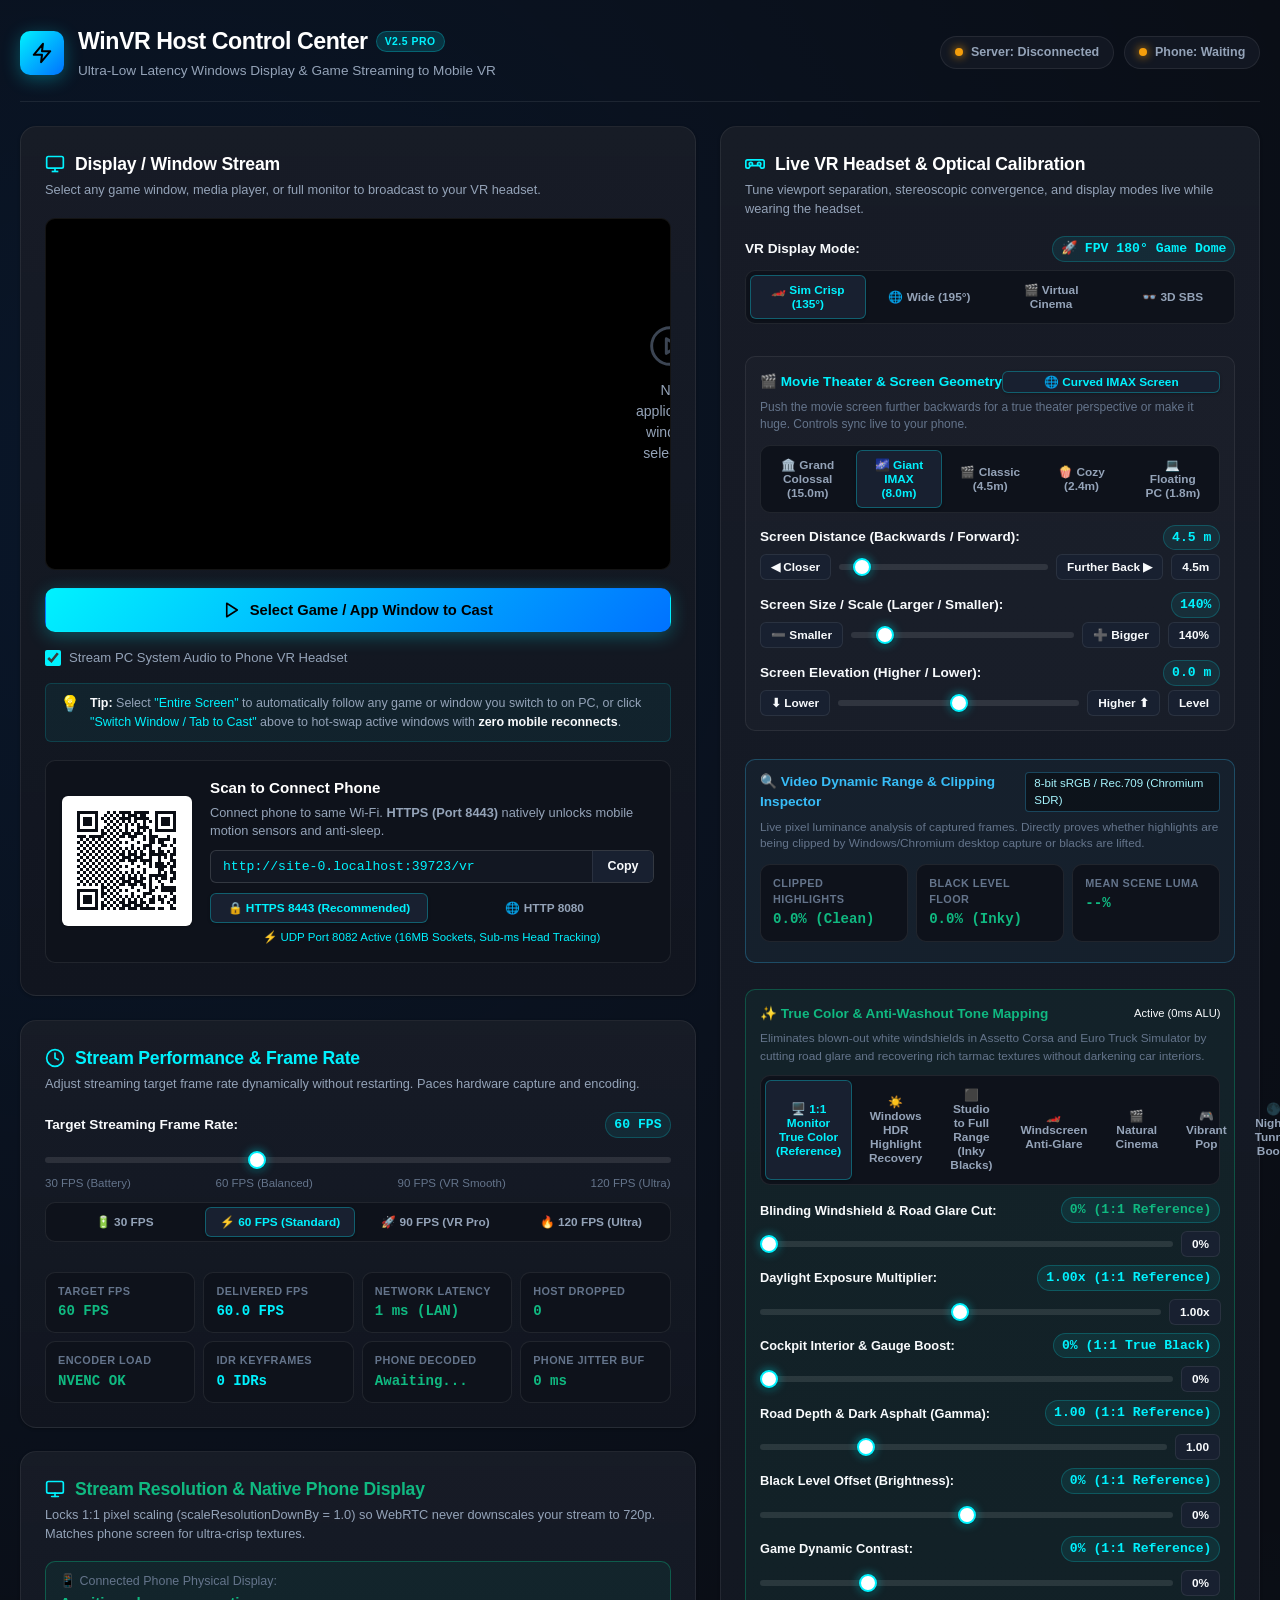
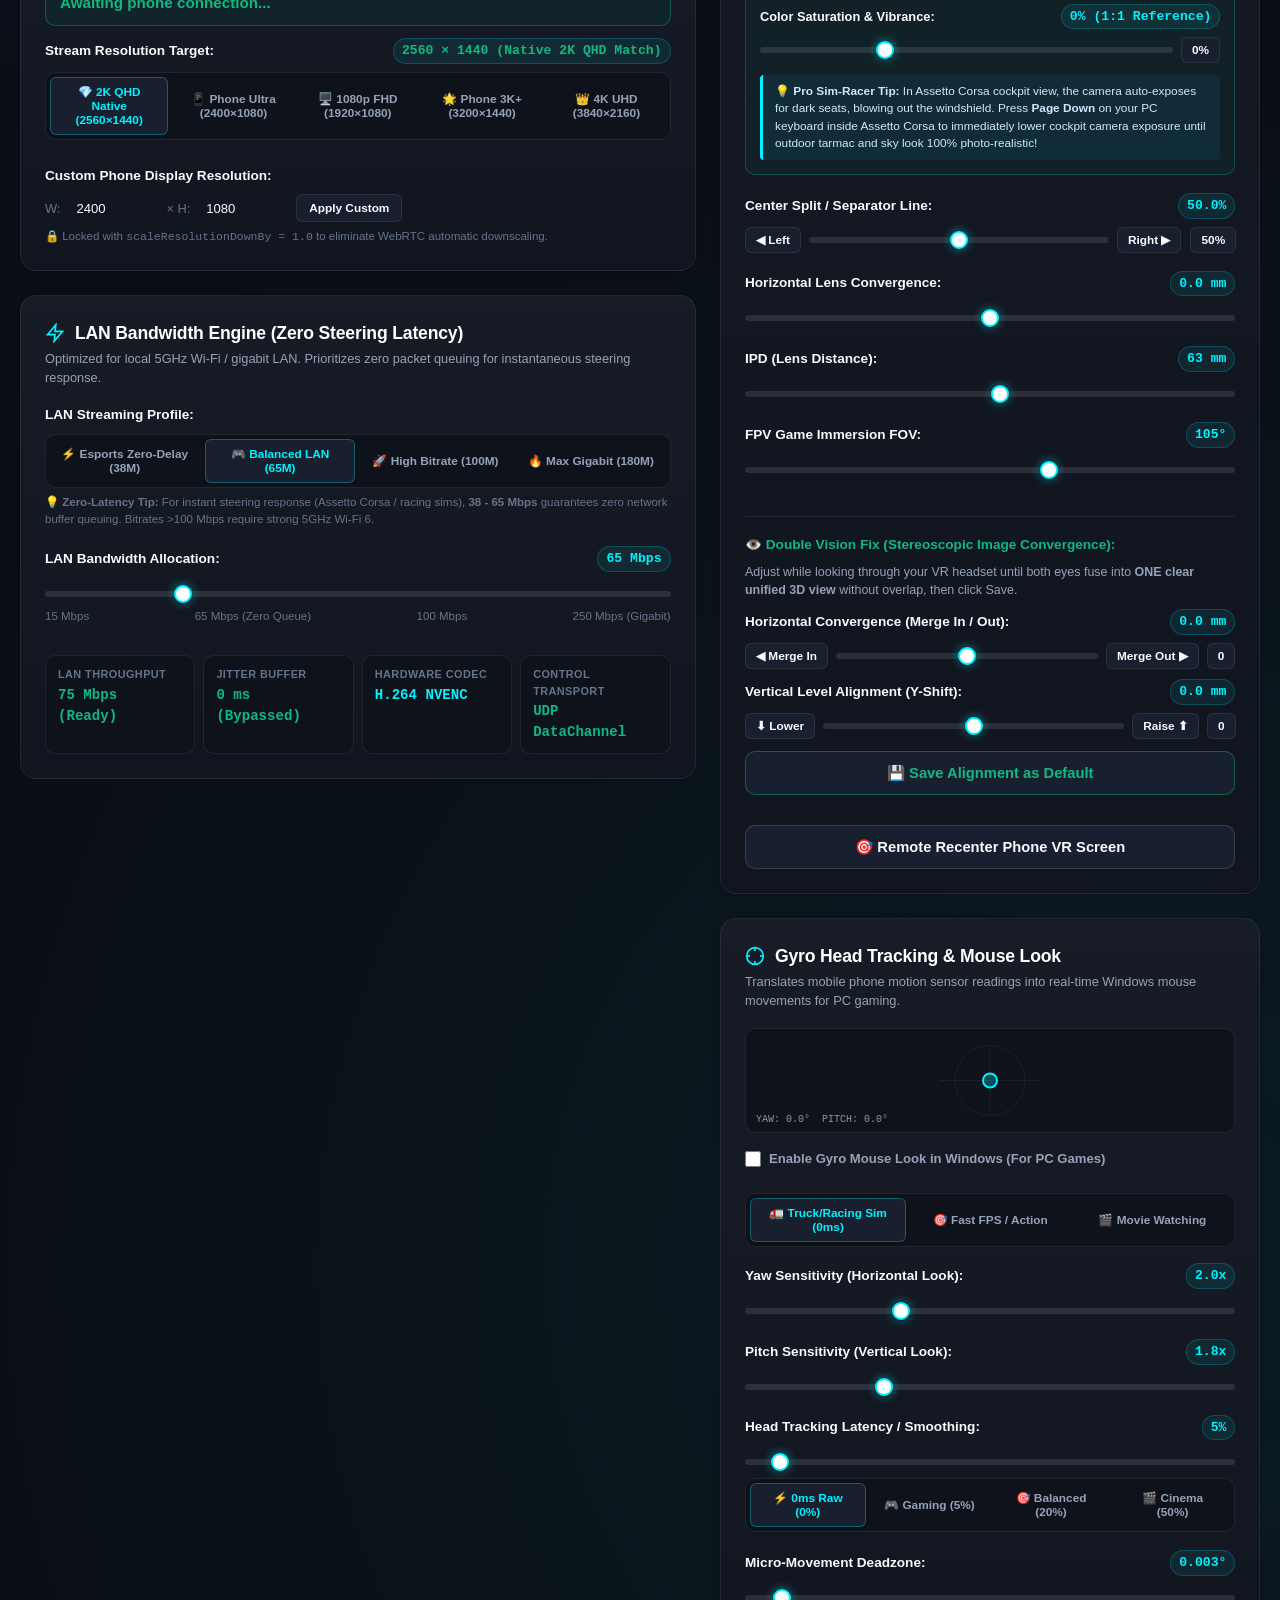
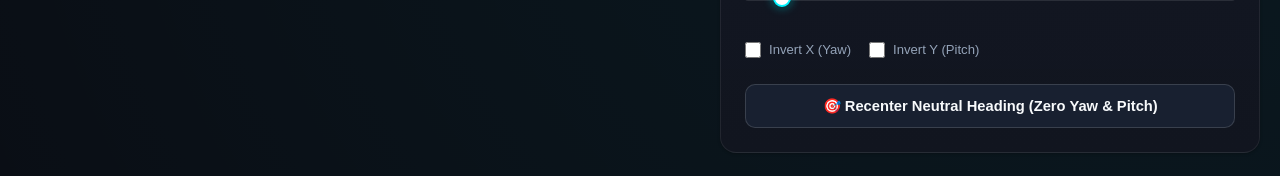
==== web/index.html @ a7d7ab01 "Initial commit: WinVR - PC to Mobile VR Streaming" ====
<!DOCTYPE html>
<html lang="en">
<head>
    <meta charset="UTF-8">
    <meta name="viewport" content="width=device-width, initial-scale=1.0, maximum-scale=1.0, user-scalable=no">
    <title>WinVR Host - Windows Display to VR Converter</title>
    <link rel="stylesheet" href="app.css">
</head>
<body class="is-desktop-view">
    <div class="container" id="appContainer">
        <!-- Header -->
        <header>
            <div class="brand">
                <div class="brand-icon">
                    <svg width="22" height="22" viewBox="0 0 24 24" fill="none" stroke="currentColor" stroke-width="2.2" stroke-linecap="round" stroke-linejoin="round">
                        <polygon points="13 2 3 14 12 14 11 22 21 10 12 10 13 2"></polygon>
                    </svg>
                </div>
                <div>
                    <h1 class="brand-title">
                        WinVR Host Control Center
                        <span class="brand-tag">v2.5 Pro</span>
                    </h1>
                    <p class="brand-subtitle">Ultra-Low Latency Windows Display & Game Streaming to Mobile VR</p>
                </div>
            </div>

            <div class="header-badges">
                <div class="badge" title="Local PC HTTP/WebSocket Server">
                    <span class="dot dot-yellow" id="badgeServerDot"></span>
                    <span id="badgeServerText">Server: Connecting</span>
                </div>
                <div class="badge" title="Connected Mobile VR Headset">
                    <span class="dot dot-yellow" id="badgeClientDot"></span>
                    <span id="badgeClientText">Phone: Waiting</span>
                </div>
            </div>
        </header>

        <!-- Main Grid -->
        <main class="dashboard-grid">
            <!-- Left Column: Stream & Window Picker & Network Engines -->
            <div class="col-stream">
                <!-- Live Display / Window Stream Card -->
                <section class="card" aria-labelledby="headingStream">
                    <div class="card-header">
                        <div>
                            <h2 class="card-title" id="headingStream">
                                <svg width="20" height="20" viewBox="0 0 24 24" fill="none" stroke="currentColor" stroke-width="2">
                                    <rect x="2" y="3" width="20" height="14" rx="2" ry="2"></rect>
                                    <line x1="8" y1="21" x2="16" y2="21"></line>
                                    <line x1="12" y1="17" x2="12" y2="21"></line>
                                </svg>
                                Display / Window Stream
                            </h2>
                            <p class="card-subtitle">Select any game window, media player, or full monitor to broadcast to your VR headset.</p>
                        </div>
                    </div>

                    <!-- Live Video Preview Stage -->
                    <div class="preview-container">
                        <video id="previewVideo" autoplay playsinline muted></video>
                        <div id="previewPlaceholder" class="preview-placeholder">
                            <svg width="44" height="44" viewBox="0 0 24 24" fill="none" stroke="currentColor" stroke-width="1.6" stroke-linecap="round" stroke-linejoin="round">
                                <circle cx="12" cy="12" r="10"></circle>
                                <polygon points="10 8 16 12 10 16 10 8"></polygon>
                            </svg>
                            <span>No application window selected</span>
                        </div>
                        <div id="previewStats" class="preview-overlay-stats" style="display: none;">
                            <span id="statRes">1920x1080</span> &bull; <span id="statFps">60 FPS</span>
                        </div>
                    </div>

                    <!-- Capture Button Row -->
                    <div class="action-row">
                        <button id="btnPickWindow" class="btn btn-primary" aria-label="Select Game or App Window to Cast">
                            <svg width="18" height="18" viewBox="0 0 24 24" fill="none" stroke="currentColor" stroke-width="2.2" stroke-linecap="round" stroke-linejoin="round">
                                <polygon points="5 3 19 12 5 21 5 3"></polygon>
                            </svg>
                            Select Game / App Window to Cast
                        </button>
                        <button id="btnStopStream" class="btn btn-secondary btn-danger" style="display: none;" aria-label="Stop Active Stream">
                            <svg width="16" height="16" viewBox="0 0 24 24" fill="none" stroke="currentColor" stroke-width="2" stroke-linecap="round" stroke-linejoin="round">
                                <rect x="6" y="6" width="12" height="12"></rect>
                            </svg>
                            Stop Cast
                        </button>
                    </div>

                    <!-- Audio Option -->
                    <div class="checkbox-row">
                        <label class="checkbox-label" for="chkIncludeAudio">
                            <input type="checkbox" id="chkIncludeAudio" checked>
                            Stream PC System Audio to Phone VR Headset
                        </label>
                    </div>

                    <!-- Stream Switching Tip -->
                    <div class="stream-tip-banner">
                        <span class="stream-tip-icon">💡</span>
                        <span><strong>Tip:</strong> Select <em>"Entire Screen"</em> to automatically follow any game or window you switch to on PC, or click <em>"Switch Window / Tab to Cast"</em> above to hot-swap active windows with <strong>zero mobile reconnects</strong>.</span>
                    </div>

                    <!-- Quick Connect QR Box -->
                    <div class="qr-section">
                        <div id="qrcodeContainer"></div>
                        <div class="qr-info">
                            <div class="qr-title">Scan to Connect Phone</div>
                            <div class="qr-desc">Connect phone to same Wi-Fi. <strong>HTTPS (Port 8443)</strong> natively unlocks mobile motion sensors and anti-sleep.</div>
                            <div class="link-box">
                                <input type="text" id="txtMobileUrl" readonly value="Detecting IP..." aria-label="Mobile VR Web Address">
                                <button id="btnCopyUrl" title="Copy to clipboard">Copy</button>
                            </div>
                            <div style="margin-top: 10px; display: flex; gap: 8px;">
                                <button id="btnSelectHttps" class="preset-btn active" style="flex: 1;" title="Use secure HTTPS (Port 8443)">🔒 HTTPS 8443 (Recommended)</button>
                                <button id="btnSelectHttp" class="preset-btn" style="flex: 1;" title="Use standard HTTP (Port 8080)">🌐 HTTP 8080</button>
                            </div>
                            <div style="margin-top: 6px; font-size: 0.72rem; color: var(--accent-cyan); text-align: center;">
                                ⚡ UDP Port 8082 Active (16MB Sockets, Sub-ms Head Tracking)
                            </div>
                        </div>
                    </div>
                </section>

                <!-- Stream Performance & Functional FPS Engine Card (NEW) -->
                <section class="card" id="cardFpsEngine" aria-labelledby="headingFps">
                    <div class="card-header">
                        <div>
                            <h2 class="card-title" id="headingFps" style="color: var(--accent-cyan);">
                                <svg width="20" height="20" viewBox="0 0 24 24" fill="none" stroke="currentColor" stroke-width="2" stroke-linecap="round" stroke-linejoin="round">
                                    <circle cx="12" cy="12" r="10"></circle>
                                    <polyline points="12 6 12 12 16 14"></polyline>
                                </svg>
                                Stream Performance & Frame Rate
                            </h2>
                            <p class="card-subtitle">Adjust streaming target frame rate dynamically without restarting. Paces hardware capture and encoding.</p>
                        </div>
                    </div>

                    <!-- Functional Target FPS Slider -->
                    <div class="setting-item">
                        <div class="setting-header">
                            <span class="setting-name">Target Streaming Frame Rate:</span>
                            <span class="setting-val" id="valFps">60 FPS</span>
                        </div>
                        <input type="range" id="rangeFps" min="30" max="120" step="5" value="60" aria-label="Target Frame Rate">
                        <div style="display: flex; justify-content: space-between; font-size: 0.72rem; color: var(--text-muted); margin-top: 5px;">
                            <span>30 FPS (Battery)</span>
                            <span>60 FPS (Balanced)</span>
                            <span>90 FPS (VR Smooth)</span>
                            <span>120 FPS (Ultra)</span>
                        </div>

                        <!-- Quick FPS Presets -->
                        <div class="presets-row" style="margin-top: 10px;">
                            <button class="preset-btn" id="btnFps30" data-fps="30">🔋 30 FPS</button>
                            <button class="preset-btn active" id="btnFps60" data-fps="60">⚡ 60 FPS (Standard)</button>
                            <button class="preset-btn" id="btnFps90" data-fps="90">🚀 90 FPS (VR Pro)</button>
                            <button class="preset-btn" id="btnFps120" data-fps="120">🔥 120 FPS (Ultra)</button>
                        </div>
                    </div>

                    <!-- Live Stream Telemetry Grid (Honest Diagnostics: Target vs Actual) -->
                    <div class="telemetry-grid">
                        <div class="telemetry-badge">
                            <div class="telemetry-label">Target FPS</div>
                            <div class="telemetry-value" id="statTargetFps">60 FPS</div>
                        </div>
                        <div class="telemetry-badge">
                            <div class="telemetry-label">Delivered FPS</div>
                            <div class="telemetry-value" id="statDeliveredFps" style="color: var(--accent-cyan);">60.0 FPS</div>
                        </div>
                        <div class="telemetry-badge">
                            <div class="telemetry-label">Network Latency</div>
                            <div class="telemetry-value" id="statRtt">1 ms (LAN)</div>
                        </div>
                        <div class="telemetry-badge">
                            <div class="telemetry-label">Host Dropped</div>
                            <div class="telemetry-value" id="statDroppedFrames">0</div>
                        </div>
                        <div class="telemetry-badge">
                            <div class="telemetry-label">Encoder Load</div>
                            <div class="telemetry-value" id="statEncoderStatus" style="color: var(--accent-green);">NVENC OK</div>
                        </div>
                        <div class="telemetry-badge">
                            <div class="telemetry-label">IDR Keyframes</div>
                            <div class="telemetry-value" id="statKeyframes" style="color: var(--accent-cyan);">0 IDRs</div>
                        </div>
                        <div class="telemetry-badge">
                            <div class="telemetry-label">Phone Decoded</div>
                            <div class="telemetry-value" id="statClientRes" style="color: var(--accent-green);">Awaiting...</div>
                        </div>
                        <div class="telemetry-badge">
                            <div class="telemetry-label">Phone Jitter Buf</div>
                            <div class="telemetry-value" id="statClientJitter">0 ms</div>
                        </div>
                    </div>
                </section>

                <!-- Stream Resolution & Native Phone Display Match (Locks Maximum Crisp Detail) -->
                <section class="card" id="cardResolutionEngine" aria-labelledby="headingResolution">
                    <div class="card-header">
                        <div>
                            <h2 class="card-title" id="headingResolution" style="color: var(--accent-green);">
                                <svg width="20" height="20" viewBox="0 0 24 24" fill="none" stroke="currentColor" stroke-width="2" stroke-linecap="round" stroke-linejoin="round">
                                    <rect x="2" y="3" width="20" height="14" rx="2" ry="2"></rect>
                                    <line x1="8" y1="21" x2="16" y2="21"></line>
                                    <line x1="12" y1="17" x2="12" y2="21"></line>
                                </svg>
                                Stream Resolution & Native Phone Display
                            </h2>
                            <p class="card-subtitle">Locks 1:1 pixel scaling (scaleResolutionDownBy = 1.0) so WebRTC never downscales your stream to 720p. Matches phone screen for ultra-crisp textures.</p>
                        </div>
                    </div>

                    <!-- Auto-Detected Phone Display Box -->
                    <div id="boxDetectedPhone" style="background: rgba(0, 255, 170, 0.05); border: 1px solid rgba(0, 255, 170, 0.25); border-radius: var(--radius-md); padding: 10px 14px; margin-bottom: 12px; display: flex; align-items: center; justify-content: space-between; flex-wrap: wrap; gap: 8px;">
                        <div>
                            <span style="font-size: 0.78rem; color: var(--text-muted); display: block;">📱 Connected Phone Physical Display:</span>
                            <strong id="valPhoneDetected" style="font-size: 0.95rem; color: var(--accent-green);">Awaiting phone connection...</strong>
                        </div>
                        <button class="btn-micro" id="btnApplyPhoneRes" style="display: none; background: var(--accent-green); color: #000; font-weight: 600; padding: 6px 12px; border-radius: var(--radius-sm);" title="Match Phone Physical Resolution">⚡ Match Phone Screen</button>
                    </div>

                    <!-- Resolution Target Presets -->
                    <div class="setting-item">
                        <div class="setting-header">
                            <span class="setting-name">Stream Resolution Target:</span>
                            <span class="setting-val" id="valCurrentRes" style="color: var(--accent-green);">2560 × 1440 (Native 2K QHD Match)</span>
                        </div>
                        <div class="presets-row" style="margin-top: 6px;">
                            <button class="preset-btn active" id="btnRes2k" data-w="2560" data-h="1440">💎 2K QHD Native (2560×1440)</button>
                            <button class="preset-btn" id="btnResPhoneUltra" data-w="2400" data-h="1080">📱 Phone Ultra (2400×1080)</button>
                            <button class="preset-btn" id="btnRes1080p" data-w="1920" data-h="1080">🖥️ 1080p FHD (1920×1080)</button>
                            <button class="preset-btn" id="btnResPhone3k" data-w="3200" data-h="1440">🌟 Phone 3K+ (3200×1440)</button>
                            <button class="preset-btn" id="btnRes4k" data-w="3840" data-h="2160">👑 4K UHD (3840×2160)</button>
                        </div>
                    </div>

                    <!-- Custom Resolution Input -->
                    <div class="setting-item" style="margin-top: 8px;">
                        <div class="setting-header">
                            <span class="setting-name">Custom Phone Display Resolution:</span>
                        </div>
                        <div style="display: flex; gap: 8px; align-items: center; margin-top: 4px;">
                            <span style="font-size: 0.8rem; color: var(--text-muted);">W:</span>
                            <input type="number" id="inputCustomWidth" value="2400" min="720" max="7680" step="10" style="width: 90px; padding: 6px 8px; border-radius: var(--radius-sm); border: 1px solid var(--border-color); background: var(--bg-card); color: var(--text-primary); font-family: var(--font-mono); font-size: 0.82rem;" aria-label="Custom Width">
                            <span style="font-size: 0.8rem; color: var(--text-muted);">× H:</span>
                            <input type="number" id="inputCustomHeight" value="1080" min="480" max="4320" step="10" style="width: 90px; padding: 6px 8px; border-radius: var(--radius-sm); border: 1px solid var(--border-color); background: var(--bg-card); color: var(--text-primary); font-family: var(--font-mono); font-size: 0.82rem;" aria-label="Custom Height">
                            <button class="btn-micro" id="btnApplyCustomRes" style="padding: 6px 12px; font-weight: 600;">Apply Custom</button>
                        </div>
                        <div style="font-size: 0.72rem; color: var(--text-muted); margin-top: 6px;">
                            🔒 Locked with <code>scaleResolutionDownBy = 1.0</code> to eliminate WebRTC automatic downscaling.
                        </div>
                    </div>
                </section>

                <!-- LAN Gaming Ultra-Low Latency Engine (Steam Link / Moonlight Profile) -->
                <section class="card" id="cardLanEngine" aria-labelledby="headingLan">
                    <div class="card-header">
                        <div>
                            <h2 class="card-title" id="headingLan">
                                <svg width="20" height="20" viewBox="0 0 24 24" fill="none" stroke="currentColor" stroke-width="2">
                                    <polygon points="13 2 3 14 12 14 11 22 21 10 12 10 13 2"></polygon>
                                </svg>
                                LAN Bandwidth Engine (Zero Steering Latency)
                            </h2>
                            <p class="card-subtitle">Optimized for local 5GHz Wi-Fi / gigabit LAN. Prioritizes zero packet queuing for instantaneous steering response.</p>
                        </div>
                    </div>

                    <!-- LAN Bitrate Preset Row -->
                    <div class="setting-item">
                        <div class="setting-header">
                            <span class="setting-name">LAN Streaming Profile:</span>
                        </div>
                        <div class="presets-row" style="margin-top: 4px;">
                            <button class="preset-btn" id="btnPresetSteamLink" data-bitrate="38">⚡ Esports Zero-Delay (38M)</button>
                            <button class="preset-btn active" id="btnPresetMoonlight" data-bitrate="65">🎮 Balanced LAN (65M)</button>
                            <button class="preset-btn" id="btnPresetExtreme" data-bitrate="100">🚀 High Bitrate (100M)</button>
                            <button class="preset-btn" id="btnPresetMax" data-bitrate="180">🔥 Max Gigabit (180M)</button>
                        </div>
                        <div style="font-size: 0.72rem; color: var(--text-muted); margin-top: 6px;">
                            💡 <strong>Zero-Latency Tip:</strong> For instant steering response (Assetto Corsa / racing sims), <strong>38 - 65 Mbps</strong> guarantees zero network buffer queuing. Bitrates &gt;100 Mbps require strong 5GHz Wi-Fi 6.
                        </div>
                    </div>

                    <!-- Live LAN Bitrate Slider -->
                    <div class="setting-item">
                        <div class="setting-header">
                            <span class="setting-name">LAN Bandwidth Allocation:</span>
                            <span class="setting-val" id="valLanBitrate">65 Mbps</span>
                        </div>
                        <input type="range" id="rangeLanBitrate" min="15" max="250" step="5" value="65" aria-label="LAN Bandwidth">
                        <div style="display: flex; justify-content: space-between; font-size: 0.72rem; color: var(--text-muted); margin-top: 4px;">
                            <span>15 Mbps</span>
                            <span>65 Mbps (Zero Queue)</span>
                            <span>100 Mbps</span>
                            <span>250 Mbps (Gigabit)</span>
                        </div>
                    </div>

                    <!-- Telemetry & Status Badges -->
                    <div class="telemetry-grid">
                        <div class="telemetry-badge">
                            <div class="telemetry-label">LAN Throughput</div>
                            <div class="telemetry-value" id="statLiveThroughput">75 Mbps (Ready)</div>
                        </div>
                        <div class="telemetry-badge">
                            <div class="telemetry-label">Jitter Buffer</div>
                            <div class="telemetry-value" id="statJitterBuffer">0 ms (Bypassed)</div>
                        </div>
                        <div class="telemetry-badge">
                            <div class="telemetry-label">Hardware Codec</div>
                            <div class="telemetry-value" id="statCodec" style="color: var(--accent-cyan);">H.264 NVENC</div>
                        </div>
                        <div class="telemetry-badge">
                            <div class="telemetry-label">Control Transport</div>
                            <div class="telemetry-value" id="statDataChannel">UDP DataChannel</div>
                        </div>
                    </div>
                </section>
            </div>

            <!-- Right Column: Live VR Calibration & Head Tracking Controls -->
            <div class="col-controls">
                <!-- Live VR Display & Lens Calibration Card -->
                <section class="card" id="cardVrCalibration" aria-labelledby="headingVrCalib">
                    <div class="card-header">
                        <div>
                            <h2 class="card-title" id="headingVrCalib">
                                <svg width="20" height="20" viewBox="0 0 24 24" fill="none" stroke="currentColor" stroke-width="2">
                                    <path d="M21 7H3c-1.1 0-2 .9-2 2v6c0 1.1.9 2 2 2h1.5l2-3h11l2 3H21c1.1 0 2-.9 2-2V9c0-1.1-.9-2-2-2zm-14 7c-1.1 0-2-.9-2-2s.9-2 2-2 2 .9 2 2-.9 2-2 2zm10 0c-1.1 0-2-.9-2-2s.9-2 2-2 2 .9 2 2-.9 2-2 2z"/>
                                </svg>
                                Live VR Headset & Optical Calibration
                            </h2>
                            <p class="card-subtitle">Tune viewport separation, stereoscopic convergence, and display modes live while wearing the headset.</p>
                        </div>
                    </div>

                    <!-- VR Viewing Mode Switcher -->
                    <div class="setting-item">
                        <div class="setting-header">
                            <span class="setting-name">VR Display Mode:</span>
                            <span class="setting-val" id="valVrMode">🚀 FPV 180° Game Dome</span>
                        </div>
                        <div class="presets-row">
                            <button class="preset-btn active" id="btnModeDome" data-mode="dome" title="Focused 135° Dome (50% higher center sharpness for racing sims)">🏎️ Sim Crisp (135°)</button>
                            <button class="preset-btn" id="btnModeDomeWide" data-mode="dome_wide" title="Wide 195° Dome">🌐 Wide (195°)</button>
                            <button class="preset-btn" id="btnModeCinema" data-mode="cinema">🎬 Virtual Cinema</button>
                            <button class="preset-btn" id="btnModeSbs" data-mode="sbs">👓 3D SBS</button>
                        </div>
                    </div>

                    <!-- Virtual Cinema & Movie Screen Geometry (Distance, Size, Elevation, Curve) -->
                    <div class="setting-item" id="sectionCinemaControls" style="background: rgba(255, 255, 255, 0.02); border: 1px solid rgba(255, 255, 255, 0.07); border-radius: var(--radius-md); padding: 14px; margin-top: 14px; margin-bottom: 14px;">
                        <div class="setting-header" style="margin-bottom: 6px;">
                            <span class="setting-name" style="color: var(--accent-cyan); font-weight: 600; display: flex; align-items: center; gap: 6px;">
                                🎬 Movie Theater & Screen Geometry
                            </span>
                            <button id="btnToggleCurved" class="preset-btn active" style="font-size: 0.74rem; padding: 3px 10px;">🌐 Curved IMAX Screen</button>
                        </div>
                        <p style="font-size: 0.75rem; color: var(--text-muted); margin-bottom: 12px; line-height: 1.4;">
                            Push the movie screen further backwards for a true theater perspective or make it huge. Controls sync live to your phone.
                        </p>

                        <!-- Quick Movie Experience Presets -->
                        <div class="presets-row" style="margin-bottom: 12px;">
                            <button class="preset-btn" id="btnPresetCinemaGrand" title="Huge Colossal Theater Screen in the Distance">🏛️ Grand Colossal (15.0m)</button>
                            <button class="preset-btn active" id="btnPresetCinemaImax" title="Giant Curved IMAX Screen">🌌 Giant IMAX (8.0m)</button>
                            <button class="preset-btn" id="btnPresetCinemaClassic" title="Standard Movie Theater Screen">🎬 Classic (4.5m)</button>
                            <button class="preset-btn" id="btnPresetCinemaCozy" title="Closer Cozy Theater Screen">🍿 Cozy (2.4m)</button>
                            <button class="preset-btn" id="btnPresetCinemaDesktop" title="Flat Floating PC Monitor">💻 Floating PC (1.8m)</button>
                        </div>

                        <!-- Screen Distance (Depth / Backwards) -->
                        <div class="setting-header" style="margin-top: 8px;">
                            <span class="setting-name">Screen Distance (Backwards / Forward):</span>
                            <span class="setting-val" id="valCinemaDistance">4.5 m</span>
                        </div>
                        <div style="display: flex; gap: 8px; align-items: center; margin-top: 4px;">
                            <button class="btn-micro" id="btnDistCloser" title="Move 0.5m Closer">◀ Closer</button>
                            <input type="range" id="rangeCinemaDistance" min="1.0" max="50.0" step="0.2" value="4.5" style="flex: 1;" aria-label="Screen Distance in Meters">
                            <button class="btn-micro" id="btnDistFarther" title="Push 0.5m Further Back">Further Back ▶</button>
                            <button class="btn-micro" id="btnDistReset" title="Reset Distance to 4.5m">4.5m</button>
                        </div>

                        <!-- Screen Size / Scale (Larger / Smaller) -->
                        <div class="setting-header" style="margin-top: 12px;">
                            <span class="setting-name">Screen Size / Scale (Larger / Smaller):</span>
                            <span class="setting-val" id="valCinemaScale">140%</span>
                        </div>
                        <div style="display: flex; gap: 8px; align-items: center; margin-top: 4px;">
                            <button class="btn-micro" id="btnScaleDown" title="Decrease Size by 10%">➖ Smaller</button>
                            <input type="range" id="rangeCinemaScale" min="50" max="800" step="5" value="140" style="flex: 1;" aria-label="Screen Scale Percentage">
                            <button class="btn-micro" id="btnScaleUp" title="Increase Size by 10%">➕ Bigger</button>
                            <button class="btn-micro" id="btnScaleReset" title="Reset Size to 140%">140%</button>
                        </div>

                        <!-- Screen Elevation (Higher / Lower) -->
                        <div class="setting-header" style="margin-top: 12px;">
                            <span class="setting-name">Screen Elevation (Higher / Lower):</span>
                            <span class="setting-val" id="valCinemaElevation">0.0 m</span>
                        </div>
                        <div style="display: flex; gap: 8px; align-items: center; margin-top: 4px;">
                            <button class="btn-micro" id="btnElevDown" title="Lower by 0.1m">⬇ Lower</button>
                            <input type="range" id="rangeCinemaElevation" min="-2.0" max="2.0" step="0.1" value="0.0" style="flex: 1;" aria-label="Screen Elevation">
                            <button class="btn-micro" id="btnElevUp" title="Raise by 0.1m">Higher ⬆</button>
                            <button class="btn-micro" id="btnElevReset" title="Reset Elevation to Level">Level</button>
                        </div>
                    </div>

                    <!-- HDR / SDR Dynamic Range & Clipping Inspector (Evidence-Based Diagnostics) -->
                    <div class="setting-item" id="sectionHdrInspector" style="border: 1px solid rgba(56, 189, 248, 0.28); background: rgba(56, 189, 248, 0.04); border-radius: var(--radius-md); padding: 12px 14px; margin-top: 14px; margin-bottom: 12px;">
                        <div class="setting-header" style="margin-bottom: 6px;">
                            <span class="setting-name" style="color: #38bdf8; font-weight: 600; display: flex; align-items: center; gap: 6px;">
                                🔍 Video Dynamic Range & Clipping Inspector
                            </span>
                            <span id="badgeCaptureColorSpace" style="font-size: 0.72rem; color: #a5f3fc; font-family: var(--font-mono); background: rgba(0,0,0,0.4); padding: 2px 8px; border-radius: 4px; border: 1px solid rgba(56,189,248,0.3);">8-bit sRGB / Rec.709 (Chromium SDR)</span>
                        </div>
                        <p style="font-size: 0.74rem; color: var(--text-muted); margin-bottom: 10px; line-height: 1.4;">
                            Live pixel luminance analysis of captured frames. Directly proves whether highlights are being clipped by Windows/Chromium desktop capture or blacks are lifted.
                        </p>

                        <!-- Telemetry Badges -->
                        <div class="telemetry-grid" style="grid-template-columns: repeat(3, 1fr); margin-bottom: 8px;">
                            <div class="telemetry-badge">
                                <div class="telemetry-label">Clipped Highlights</div>
                                <div class="telemetry-value" id="statClipPct" style="color: var(--accent-green);">0.0% (Clean)</div>
                            </div>
                            <div class="telemetry-badge">
                                <div class="telemetry-label">Black Level Floor</div>
                                <div class="telemetry-value" id="statBlackFloor" style="color: var(--accent-green);">0.0% (Inky)</div>
                            </div>
                            <div class="telemetry-badge">
                                <div class="telemetry-label">Mean Scene Luma</div>
                                <div class="telemetry-value" id="statAvgLuma">--%</div>
                            </div>
                        </div>

                        <!-- Real-time Warning Banner if Windows HDR clipping occurs -->
                        <div id="bannerHdrClippingAlert" style="display: none; background: rgba(239, 68, 68, 0.12); border-left: 3px solid #ef4444; padding: 8px 12px; border-radius: 4px; font-size: 0.74rem; color: #fecaca; line-height: 1.45;">
                        </div>
                    </div>

                    <!-- Game Visual Fidelity & Tone Mapping Engine -->
                    <div class="setting-item" style="border: 1px solid rgba(0, 255, 170, 0.22); background: rgba(0, 255, 170, 0.04); border-radius: var(--radius-md); padding: 14px; margin-top: 14px;">
                        <div class="setting-header" style="margin-bottom: 6px;">
                            <span class="setting-name" style="color: var(--accent-green); font-weight: 600;">✨ True Color & Anti-Washout Tone Mapping</span>
                            <span class="status-value badge-connected" style="font-size: 0.7rem;">Active (0ms ALU)</span>
                        </div>
                        <p style="font-size: 0.74rem; color: var(--text-muted); margin-bottom: 10px;">
                            Eliminates blown-out white windshields in Assetto Corsa and Euro Truck Simulator by cutting road glare and recovering rich tarmac textures without darkening car interiors.
                        </p>

                        <!-- Quick Color Presets -->
                        <div class="presets-row" style="margin-bottom: 12px;">
                            <button class="preset-btn active" id="btnPresetRefColor" title="1:1 Identical match to your PC monitor - zero degradation, untouched contrast">🖥️ 1:1 Monitor True Color (Reference)</button>
                            <button class="preset-btn" id="btnPresetHdrRecovery" title="Softens hard-clipped 240-255 highlights when Windows HDR is ON, restoring road and building details">☀️ Windows HDR Highlight Recovery</button>
                            <button class="preset-btn" id="btnPresetFullRange" title="Removes Chromium Studio Range 16-235 grey haze, restoring inky blacks and specular whites">⬛ Studio to Full Range (Inky Blacks)</button>
                            <button class="preset-btn" id="btnPresetFixRoad" title="Deep dark asphalt road without white windshield blowout">🏎️ Windscreen Anti-Glare</button>
                            <button class="preset-btn" id="btnPresetCinemaColor" title="Natural balanced cinema colors">🎬 Natural Cinema</button>
                            <button class="preset-btn" id="btnPresetVibrantGame" title="Punchy high-contrast gaming">🎮 Vibrant Pop</button>
                            <button class="preset-btn" id="btnPresetNightBoost" title="Night racing and dark interiors boost">🌑 Night / Tunnel Boost</button>
                        </div>

                        <!-- 1. Windshield Glare / Highlight Roll-off (Anti-Washout) -->
                        <div class="setting-header">
                            <span class="setting-name" style="font-size: 0.8rem;">Blinding Windshield & Road Glare Cut:</span>
                            <span class="setting-val" id="valHighlightCut" style="color: var(--accent-green);">0% (1:1 Reference)</span>
                        </div>
                        <div style="display: flex; gap: 8px; align-items: center; margin-top: 2px; margin-bottom: 8px;">
                            <input type="range" id="rangeHighlightCut" min="0.00" max="0.75" step="0.05" value="0.00" style="flex: 1;" aria-label="Windshield Glare Cut">
                            <button class="btn-micro" id="btnHighlightCutDefault" title="Reset Glare Cut to 0%">0%</button>
                        </div>

                        <!-- 2. Daylight Exposure Multiplier -->
                        <div class="setting-header">
                            <span class="setting-name" style="font-size: 0.8rem;">Daylight Exposure Multiplier:</span>
                            <span class="setting-val" id="valExposure">1.00x (1:1 Reference)</span>
                        </div>
                        <div style="display: flex; gap: 8px; align-items: center; margin-top: 2px; margin-bottom: 8px;">
                            <input type="range" id="rangeExposure" min="0.40" max="1.60" step="0.05" value="1.00" style="flex: 1;" aria-label="Daylight Exposure">
                            <button class="btn-micro" id="btnExposureDefault" title="Reset Exposure to 1.00x">1.00x</button>
                        </div>

                        <!-- 3. Cockpit Shadow Boost -->
                        <div class="setting-header">
                            <span class="setting-name" style="font-size: 0.8rem;">Cockpit Interior & Gauge Boost:</span>
                            <span class="setting-val" id="valShadowBoost">0% (1:1 True Black)</span>
                        </div>
                        <div style="display: flex; gap: 8px; align-items: center; margin-top: 2px; margin-bottom: 8px;">
                            <input type="range" id="rangeShadowBoost" min="0.00" max="0.40" step="0.02" value="0.00" style="flex: 1;" aria-label="Cockpit Shadow Boost">
                            <button class="btn-micro" id="btnShadowBoostDefault" title="Reset Shadow Boost to 0%">0%</button>
                        </div>

                        <!-- 4. Gamma (Road Depth & Dark Asphalt) -->
                        <div class="setting-header">
                            <span class="setting-name" style="font-size: 0.8rem;">Road Depth & Dark Asphalt (Gamma):</span>
                            <span class="setting-val" id="valGamma">1.00 (1:1 Reference)</span>
                        </div>
                        <div style="display: flex; gap: 8px; align-items: center; margin-top: 2px; margin-bottom: 8px;">
                            <input type="range" id="rangeGamma" min="0.60" max="2.20" step="0.05" value="1.00" style="flex: 1;" aria-label="Road Depth Gamma">
                            <button class="btn-micro" id="btnGammaDefault" title="Reset Gamma to 1.00">1.00</button>
                        </div>

                        <!-- 5. Black Level / Brightness -->
                        <div class="setting-header">
                            <span class="setting-name" style="font-size: 0.8rem;">Black Level Offset (Brightness):</span>
                            <span class="setting-val" id="valBrightness">0% (1:1 Reference)</span>
                        </div>
                        <div style="display: flex; gap: 8px; align-items: center; margin-top: 2px; margin-bottom: 8px;">
                            <input type="range" id="rangeBrightness" min="-0.20" max="0.20" step="0.01" value="0.00" style="flex: 1;" aria-label="Black Level Brightness">
                            <button class="btn-micro" id="btnBrightnessDefault" title="Reset Brightness to 0%">0%</button>
                        </div>

                        <!-- 6. Dynamic Contrast -->
                        <div class="setting-header">
                            <span class="setting-name" style="font-size: 0.8rem;">Game Dynamic Contrast:</span>
                            <span class="setting-val" id="valContrast">0% (1:1 Reference)</span>
                        </div>
                        <div style="display: flex; gap: 8px; align-items: center; margin-top: 2px; margin-bottom: 8px;">
                            <input type="range" id="rangeContrast" min="0.80" max="1.60" step="0.02" value="1.00" style="flex: 1;" aria-label="Game Dynamic Contrast">
                            <button class="btn-micro" id="btnContrastDefault" title="Reset Contrast to 0%">0%</button>
                        </div>

                        <!-- 7. Color Saturation & Vibrance -->
                        <div class="setting-header">
                            <span class="setting-name" style="font-size: 0.8rem;">Color Saturation & Vibrance:</span>
                            <span class="setting-val" id="valSaturation">0% (1:1 Reference)</span>
                        </div>
                        <div style="display: flex; gap: 8px; align-items: center; margin-top: 2px;">
                            <input type="range" id="rangeSaturation" min="0.50" max="2.20" step="0.05" value="1.00" style="flex: 1;" aria-label="Color Saturation">
                            <button class="btn-micro" id="btnSaturationDefault" title="Reset Saturation to 0%">0%</button>
                        </div>

                        <!-- Assetto Corsa & ETS2 Hotkey Tip -->
                        <div style="background: rgba(0, 180, 255, 0.08); border-left: 3px solid var(--accent-cyan); padding: 8px 12px; border-radius: 4px; margin-top: 12px; font-size: 0.74rem; color: #d0e8ff; line-height: 1.45;">
                            <strong>💡 Pro Sim-Racer Tip:</strong> In Assetto Corsa cockpit view, the camera auto-exposes for dark seats, blowing out the windshield. Press <strong>Page Down</strong> on your PC keyboard inside Assetto Corsa to immediately lower cockpit camera exposure until outdoor tarmac and sky look 100% photo-realistic!
                        </div>
                    </div>

                    <!-- Center Separator Live Slider -->
                    <div class="setting-item">
                        <div class="setting-header">
                            <span class="setting-name">Center Split / Separator Line:</span>
                            <span class="setting-val" id="valCenterSplit">50.0%</span>
                        </div>
                        <div style="display: flex; gap: 8px; align-items: center;">
                            <button class="btn-micro" id="btnNudgeLeft" title="Nudge 0.2% Left">◀ Left</button>
                            <input type="range" id="rangeCenterSplit" min="40.0" max="60.0" step="0.1" value="50.0" style="flex: 1;" aria-label="Center Split">
                            <button class="btn-micro" id="btnNudgeRight" title="Nudge 0.2% Right">Right ▶</button>
                            <button class="btn-micro" id="btnResetSplit" title="Reset to 50.0%">50%</button>
                        </div>
                    </div>

                    <!-- Lens Optical Offset / Convergence Slider -->
                    <div class="setting-item">
                        <div class="setting-header">
                            <span class="setting-name">Horizontal Lens Convergence:</span>
                            <span class="setting-val" id="valLensOffset">0.0 mm</span>
                        </div>
                        <input type="range" id="rangeLensOffset" min="-15" max="15" step="0.5" value="0.0" aria-label="Lens Offset">
                    </div>

                    <!-- IPD Slider -->
                    <div class="setting-item">
                        <div class="setting-header">
                            <span class="setting-name">IPD (Lens Distance):</span>
                            <span class="setting-val" id="valHostIpd">63 mm</span>
                        </div>
                        <input type="range" id="rangeHostIpd" min="50" max="75" step="1" value="63" aria-label="Interpupillary Distance">
                    </div>

                    <!-- FPV FOV Slider -->
                    <div class="setting-item" id="itemFpvFov">
                        <div class="setting-header">
                            <span class="setting-name">FPV Game Immersion FOV:</span>
                            <span class="setting-val" id="valFpvFov">105°</span>
                        </div>
                        <input type="range" id="rangeFpvFov" min="80" max="120" step="1" value="105" aria-label="Field of View">
                    </div>

                    <!-- Double Vision Fix: Stereoscopic Image Alignment -->
                    <hr class="divider">
                    <div class="setting-item">
                        <div class="setting-header">
                            <span class="setting-name" style="color: var(--accent-green);">👁️ Double Vision Fix (Stereoscopic Image Convergence):</span>
                        </div>
                        <div style="font-size: 0.78rem; color: var(--text-secondary); margin-bottom: 10px; line-height: 1.45;">
                            Adjust while looking through your VR headset until both eyes fuse into <strong>ONE clear unified 3D view</strong> without overlap, then click Save.
                        </div>

                        <!-- Horizontal Image Convergence -->
                        <div class="setting-header">
                            <span class="setting-name">Horizontal Convergence (Merge In / Out):</span>
                            <span class="setting-val" id="valShiftX">0.0 mm</span>
                        </div>
                        <div style="display: flex; gap: 8px; align-items: center; margin-top: 4px;">
                            <button class="btn-micro" id="btnShiftXIn" title="Merge Inward">◀ Merge In</button>
                            <input type="range" id="rangeShiftX" min="-30.0" max="30.0" step="0.5" value="0.0" style="flex: 1;" aria-label="Horizontal Convergence">
                            <button class="btn-micro" id="btnShiftXOut" title="Merge Outward">Merge Out ▶</button>
                            <button class="btn-micro" id="btnShiftXReset" title="Reset to 0.0">0</button>
                        </div>

                        <!-- Vertical Alignment (Y-Shift) -->
                        <div class="setting-header" style="margin-top: 10px;">
                            <span class="setting-name">Vertical Level Alignment (Y-Shift):</span>
                            <span class="setting-val" id="valShiftY">0.0 mm</span>
                        </div>
                        <div style="display: flex; gap: 8px; align-items: center; margin-top: 4px;">
                            <button class="btn-micro" id="btnShiftYDown" title="Shift Down">⬇ Lower</button>
                            <input type="range" id="rangeShiftY" min="-15.0" max="15.0" step="0.5" value="0.0" style="flex: 1;" aria-label="Vertical Alignment">
                            <button class="btn-micro" id="btnShiftYUp" title="Shift Up">Raise ⬆</button>
                            <button class="btn-micro" id="btnShiftYReset" title="Reset to 0.0">0</button>
                        </div>

                        <button id="btnSaveCalibration" class="btn btn-secondary" style="width: 100%; margin-top: 12px; border-color: rgba(16, 185, 129, 0.4); color: var(--accent-green);">
                            💾 Save Alignment as Default
                        </button>
                    </div>

                    <!-- Remote Recenter -->
                    <button id="btnRemoteRecenter" class="btn btn-secondary" style="margin-top: 12px; width: 100%;">
                        🎯 Remote Recenter Phone VR Screen
                    </button>
                </section>

                <!-- Gyroscope & Mouse Look Control Card -->
                <section class="card" aria-labelledby="headingGyro">
                    <div class="card-header">
                        <div>
                            <h2 class="card-title" id="headingGyro">
                                <svg width="20" height="20" viewBox="0 0 24 24" fill="none" stroke="currentColor" stroke-width="2">
                                    <circle cx="12" cy="12" r="10"></circle>
                                    <line x1="22" y1="12" x2="18" y2="12"></line>
                                    <line x1="6" y1="12" x2="2" y2="12"></line>
                                    <line x1="12" y1="6" x2="12" y2="2"></line>
                                    <line x1="12" y1="22" x2="12" y2="18"></line>
                                </svg>
                                Gyro Head Tracking & Mouse Look
                            </h2>
                            <p class="card-subtitle">Translates mobile phone motion sensor readings into real-time Windows mouse movements for PC gaming.</p>
                        </div>
                    </div>

                    <!-- Compass Visualizer -->
                    <div class="visualizer-container">
                        <canvas id="gyroVisualizer"></canvas>
                    </div>

                    <!-- Master Toggle -->
                    <div class="checkbox-row">
                        <label class="checkbox-label" for="chkEnableMouseLook">
                            <input type="checkbox" id="chkEnableMouseLook">
                            <strong>Enable Gyro Mouse Look in Windows (For PC Games)</strong>
                        </label>
                    </div>

                    <!-- Presets -->
                    <div class="presets-row" style="margin-bottom: 16px;">
                        <button class="preset-btn active" data-preset="sim" title="Instant Zero-Lag Head Tracking for Euro Truck Simulator & Racing">🚛 Truck/Racing Sim (0ms)</button>
                        <button class="preset-btn" data-preset="fps" title="Low latency tracking with subtle jitter filtering">🎯 Fast FPS / Action</button>
                        <button class="preset-btn" data-preset="cinema" title="Mouse look disabled for theater viewing">🎬 Movie Watching</button>
                    </div>

                    <!-- Yaw Sensitivity Slider -->
                    <div class="setting-item">
                        <div class="setting-header">
                            <span class="setting-name">Yaw Sensitivity (Horizontal Look):</span>
                            <span class="setting-val" id="valYawSens">2.0x</span>
                        </div>
                        <input type="range" id="rangeYawSens" min="0.2" max="6.0" step="0.1" value="2.0" aria-label="Yaw Sensitivity">
                    </div>

                    <!-- Pitch Sensitivity Slider -->
                    <div class="setting-item">
                        <div class="setting-header">
                            <span class="setting-name">Pitch Sensitivity (Vertical Look):</span>
                            <span class="setting-val" id="valPitchSens">1.8x</span>
                        </div>
                        <input type="range" id="rangePitchSens" min="0.2" max="6.0" step="0.1" value="1.8" aria-label="Pitch Sensitivity">
                    </div>

                    <!-- Smoothing Slider & Quick Latency Presets -->
                    <div class="setting-item">
                        <div class="setting-header">
                            <span class="setting-name">Head Tracking Latency / Smoothing:</span>
                            <span class="setting-val" id="valSmoothing">5%</span>
                        </div>
                        <input type="range" id="rangeSmoothing" min="0" max="90" step="5" value="5" aria-label="Smoothing">
                        <div class="presets-row" style="margin-top: 6px;">
                            <button class="preset-btn active" id="btnSmooth0" data-smooth="0" title="Zero software lag - raw physical sensor motion">⚡ 0ms Raw (0%)</button>
                            <button class="preset-btn" id="btnSmooth5" data-smooth="5" title="Recommended for Euro Truck Simulator & fast games">🎮 Gaming (5%)</button>
                            <button class="preset-btn" id="btnSmooth20" data-smooth="20" title="Balanced casual look">🎯 Balanced (20%)</button>
                            <button class="preset-btn" id="btnSmooth50" data-smooth="50" title="Heavy cinema stabilization">🎬 Cinema (50%)</button>
                        </div>
                    </div>

                    <!-- Deadzone Slider -->
                    <div class="setting-item">
                        <div class="setting-header">
                            <span class="setting-name">Micro-Movement Deadzone:</span>
                            <span class="setting-val" id="valDeadzone">0.003°</span>
                        </div>
                        <input type="range" id="rangeDeadzone" min="0" max="0.05" step="0.001" value="0.003" aria-label="Deadzone">
                    </div>

                    <!-- Invert Checkboxes & Recenter Button -->
                    <div class="checkbox-row" style="margin-top: 14px;">
                        <label class="checkbox-label" for="chkInvertX">
                            <input type="checkbox" id="chkInvertX"> Invert X (Yaw)
                        </label>
                        <label class="checkbox-label" for="chkInvertY">
                            <input type="checkbox" id="chkInvertY"> Invert Y (Pitch)
                        </label>
                    </div>

                    <button id="btnRecenter" class="btn btn-secondary" style="width: 100%; margin-top: 8px;">
                        🎯 Recenter Neutral Heading (Zero Yaw & Pitch)
                    </button>
                </section>
            </div>
        </main>
    </div>

    <!-- Scripts -->
    <script src="qrcode.js"></script>
    <script src="host.js"></script>
</body>
</html>
---- web/app.css ----
/* ==========================================================================
   WinVR Host Control Center - Design System
   Inspired by Airbnb's clarity, generous spacing, and refined visual hierarchy
   ========================================================================== */

:root {
    /* Color Palette - Refined Warm Obsidian & Electric Cyan */
    --bg-base: #0a0d14;
    --bg-surface: #121722;
    --bg-surface-elevated: #182030;
    --bg-surface-hover: #1e273a;
    --bg-input: #0e121b;

    --border-subtle: rgba(255, 255, 255, 0.08);
    --border-medium: rgba(255, 255, 255, 0.14);
    --border-focus: #00f2fe;
    --border-card: rgba(255, 255, 255, 0.07);

    --text-primary: #f8fafc;
    --text-secondary: #94a3b8;
    --text-muted: #64748b;

    /* Semantics & Accents */
    --accent-cyan: #00f2fe;
    --accent-blue: #0072ff;
    --accent-coral: #ff385c; /* Airbnb signature coral */
    --accent-green: #10b981;
    --accent-yellow: #f59e0b;

    /* Gradients */
    --grad-primary: linear-gradient(135deg, #00f2fe 0%, #0072ff 100%);
    --grad-coral: linear-gradient(135deg, #ff385c 0%, #e01545 100%);
    --grad-surface: linear-gradient(180deg, rgba(255, 255, 255, 0.02) 0%, rgba(0, 0, 0, 0.08) 100%);

    /* Radii */
    --radius-sm: 6px;
    --radius-md: 10px;
    --radius-lg: 16px;
    --radius-xl: 20px;
    --radius-full: 9999px;

    /* Elevation Shadows */
    --shadow-sm: 0 1px 3px rgba(0, 0, 0, 0.25);
    --shadow-md: 0 4px 14px rgba(0, 0, 0, 0.35);
    --shadow-lg: 0 10px 30px rgba(0, 0, 0, 0.45);
    --shadow-glow: 0 0 24px rgba(0, 242, 254, 0.25);

    /* Transitions */
    --ease-out: cubic-bezier(0.16, 1, 0.3, 1);
    --transition-fast: 0.15s var(--ease-out);
    --transition-base: 0.22s var(--ease-out);
}

/* Base Reset & Typography */
* {
    margin: 0;
    padding: 0;
    box-sizing: border-box;
    -webkit-font-smoothing: antialiased;
    -moz-osx-font-smoothing: grayscale;
}

body {
    background-color: var(--bg-base);
    background-image:
        radial-gradient(circle at 10% 15%, rgba(0, 114, 255, 0.09) 0%, transparent 45%),
        radial-gradient(circle at 90% 85%, rgba(0, 242, 254, 0.06) 0%, transparent 45%);
    color: var(--text-primary);
    font-family: -apple-system, BlinkMacSystemFont, "Circular", "SF Pro Display", "Segoe UI", Roboto, "Helvetica Neue", sans-serif;
    min-height: 100vh;
    padding: 24px 20px;
    overflow-x: hidden;
    line-height: 1.5;
}

.container {
    max-width: 1280px;
    margin: 0 auto;
    width: 100%;
}

/* ==========================================================================
   Header & Brand Navigation Bar
   ========================================================================== */
header {
    display: flex;
    justify-content: space-between;
    align-items: center;
    padding-bottom: 20px;
    margin-bottom: 24px;
    border-bottom: 1px solid var(--border-subtle);
    gap: 16px;
    flex-wrap: wrap;
}

.brand {
    display: flex;
    align-items: center;
    gap: 14px;
}

.brand-icon {
    width: 44px;
    height: 44px;
    background: var(--grad-primary);
    border-radius: var(--radius-md);
    display: flex;
    align-items: center;
    justify-content: center;
    box-shadow: 0 4px 18px rgba(0, 242, 254, 0.3);
    flex-shrink: 0;
    transform: translateZ(0);
}

.brand-icon svg {
    color: #000;
}

.brand-title {
    font-size: 1.45rem;
    font-weight: 700;
    letter-spacing: -0.02em;
    color: #fff;
    display: flex;
    align-items: center;
    gap: 8px;
}

.brand-tag {
    font-size: 0.65rem;
    font-weight: 700;
    text-transform: uppercase;
    letter-spacing: 0.05em;
    padding: 2px 8px;
    border-radius: var(--radius-full);
    background: rgba(0, 242, 254, 0.15);
    color: var(--accent-cyan);
    border: 1px solid rgba(0, 242, 254, 0.25);
}

.brand-subtitle {
    font-size: 0.85rem;
    color: var(--text-secondary);
    margin-top: 2px;
}

.header-badges {
    display: flex;
    align-items: center;
    gap: 10px;
    flex-wrap: wrap;
}

.badge {
    padding: 6px 14px;
    border-radius: var(--radius-full);
    font-size: 0.78rem;
    font-weight: 600;
    display: inline-flex;
    align-items: center;
    gap: 8px;
    background: var(--bg-surface);
    border: 1px solid var(--border-subtle);
    color: var(--text-secondary);
    transition: all var(--transition-fast);
    contain: content;
}

.badge:hover {
    border-color: var(--border-medium);
}

.dot {
    width: 8px;
    height: 8px;
    border-radius: 50%;
    flex-shrink: 0;
}

.dot-green {
    background: var(--accent-green);
    box-shadow: 0 0 10px var(--accent-green);
}

.dot-yellow {
    background: var(--accent-yellow);
    box-shadow: 0 0 10px var(--accent-yellow);
}

/* ==========================================================================
   Responsive Dashboard Grid Layout
   ========================================================================== */
.dashboard-grid {
    display: grid;
    grid-template-columns: 1.25fr 1fr;
    gap: 24px;
    align-items: start;
    transition: opacity 0.2s ease;
}

.col-stream, .col-controls {
    display: flex;
    flex-direction: column;
    gap: 24px;
    min-width: 0; /* Prevents CSS grid blowout */
}

/* ==========================================================================
   Airbnb-Style Card Component
   ========================================================================== */
.card {
    background: var(--bg-surface);
    background-image: var(--grad-surface);
    border: 1px solid var(--border-card);
    border-radius: var(--radius-lg);
    padding: 24px;
    box-shadow: var(--shadow-sm);
    display: flex;
    flex-direction: column;
    transition: border-color var(--transition-base), box-shadow var(--transition-base);
    transform: translateZ(0);
    contain: layout style;
}

.card:hover {
    border-color: rgba(255, 255, 255, 0.12);
    box-shadow: var(--shadow-md);
}

.card-header {
    display: flex;
    justify-content: space-between;
    align-items: flex-start;
    margin-bottom: 18px;
    gap: 12px;
}

.card-title {
    font-size: 1.1rem;
    font-weight: 700;
    letter-spacing: -0.01em;
    display: flex;
    align-items: center;
    gap: 10px;
    color: #fff;
}

.card-title svg {
    color: var(--accent-cyan);
    flex-shrink: 0;
}

.card-subtitle {
    font-size: 0.8rem;
    color: var(--text-secondary);
    margin-top: 4px;
    line-height: 1.45;
}

/* ==========================================================================
   Stream Preview Stage Area
   ========================================================================== */
.preview-container {
    position: relative;
    width: 100%;
    aspect-ratio: 16 / 9;
    background: #000;
    border-radius: var(--radius-md);
    overflow: hidden;
    border: 1px solid var(--border-subtle);
    display: flex;
    align-items: center;
    justify-content: center;
    margin-bottom: 18px;
    transform: translateZ(0);
    box-shadow: inset 0 0 40px rgba(0, 0, 0, 0.7);
    contain: strict;
}

#previewVideo {
    width: 100%;
    height: 100%;
    object-fit: contain;
    transform: translateZ(0);
}

.preview-placeholder {
    display: flex;
    flex-direction: column;
    align-items: center;
    justify-content: center;
    gap: 12px;
    color: var(--text-muted);
    text-align: center;
    padding: 20px;
}

.preview-placeholder svg {
    opacity: 0.6;
}

.preview-placeholder span {
    font-size: 0.88rem;
    color: var(--text-secondary);
    font-weight: 500;
}

.preview-overlay-stats {
    position: absolute;
    top: 12px;
    left: 12px;
    background: rgba(10, 13, 20, 0.85);
    backdrop-filter: blur(8px);
    -webkit-backdrop-filter: blur(8px);
    padding: 6px 12px;
    border-radius: var(--radius-full);
    font-size: 0.72rem;
    font-family: ui-monospace, SFMono-Regular, Menlo, Monaco, Consolas, monospace;
    font-weight: 600;
    color: var(--accent-green);
    border: 1px solid rgba(16, 185, 129, 0.25);
    box-shadow: 0 2px 10px rgba(0, 0, 0, 0.4);
    z-index: 2;
    contain: content;
}

/* ==========================================================================
   Buttons & Interactive Controls
   ========================================================================== */
.action-row {
    display: flex;
    gap: 12px;
    margin-bottom: 16px;
    align-items: center;
}

.btn {
    padding: 12px 22px;
    font-size: 0.92rem;
    font-weight: 600;
    border-radius: var(--radius-md);
    cursor: pointer;
    border: 1px solid transparent;
    display: inline-flex;
    align-items: center;
    justify-content: center;
    gap: 9px;
    transition: transform var(--transition-fast), box-shadow var(--transition-fast), background var(--transition-fast), border-color var(--transition-fast);
    transform: translateZ(0);
    text-decoration: none;
    font-family: inherit;
}

.btn:active {
    transform: scale(0.98) translateZ(0);
}

.btn-primary {
    background: var(--grad-primary);
    color: #000;
    font-weight: 700;
    box-shadow: 0 4px 18px rgba(0, 242, 254, 0.28);
    flex: 1;
}

.btn-primary:hover {
    box-shadow: 0 6px 24px rgba(0, 242, 254, 0.42);
    transform: translateY(-1px) translateZ(0);
}

.btn-secondary {
    background: var(--bg-surface-elevated);
    color: var(--text-primary);
    border: 1px solid var(--border-medium);
}

.btn-secondary:hover {
    background: var(--bg-surface-hover);
    border-color: rgba(255, 255, 255, 0.2);
}

.btn-danger {
    background: rgba(255, 56, 92, 0.15);
    color: #ff5a77;
    border: 1px solid rgba(255, 56, 92, 0.3);
}

.btn-danger:hover {
    background: rgba(255, 56, 92, 0.25);
    border-color: rgba(255, 56, 92, 0.5);
}

.btn-micro {
    padding: 5px 10px;
    background: var(--bg-surface-elevated);
    border: 1px solid var(--border-subtle);
    color: var(--text-primary);
    border-radius: var(--radius-sm);
    font-size: 0.74rem;
    font-weight: 600;
    cursor: pointer;
    transition: all var(--transition-fast);
    white-space: nowrap;
    transform: translateZ(0);
}

.btn-micro:hover {
    background: var(--bg-surface-hover);
    border-color: var(--accent-cyan);
    color: var(--accent-cyan);
}

.btn-micro:active {
    transform: scale(0.96) translateZ(0);
}

/* ==========================================================================
   Quick Connect & QR Code Section
   ========================================================================== */
.qr-section {
    display: flex;
    gap: 18px;
    align-items: center;
    background: var(--bg-input);
    border: 1px solid var(--border-subtle);
    border-radius: var(--radius-md);
    padding: 16px;
    margin-bottom: 8px;
    contain: content;
}

#qrcodeContainer {
    width: 130px;
    height: 130px;
    background: #fff;
    border-radius: var(--radius-sm);
    padding: 6px;
    display: flex;
    align-items: center;
    justify-content: center;
    flex-shrink: 0;
    box-shadow: var(--shadow-sm);
}

.qr-info {
    flex: 1;
    min-width: 0;
}

.qr-title {
    font-size: 0.95rem;
    font-weight: 700;
    margin-bottom: 4px;
    color: #fff;
}

.qr-desc {
    font-size: 0.8rem;
    color: var(--text-secondary);
    margin-bottom: 10px;
    line-height: 1.4;
}

.link-box {
    display: flex;
    background: var(--bg-surface);
    border: 1px solid var(--border-medium);
    border-radius: var(--radius-sm);
    overflow: hidden;
    transition: border-color var(--transition-fast);
}

.link-box:focus-within {
    border-color: var(--accent-cyan);
    box-shadow: 0 0 0 2px rgba(0, 242, 254, 0.2);
}

.link-box input {
    background: transparent;
    border: none;
    color: var(--accent-cyan);
    font-family: ui-monospace, SFMono-Regular, Menlo, Monaco, Consolas, monospace;
    font-size: 0.82rem;
    padding: 8px 12px;
    flex: 1;
    outline: none;
    min-width: 0;
}

.link-box button {
    background: var(--bg-surface-elevated);
    border: none;
    border-left: 1px solid var(--border-subtle);
    color: var(--text-primary);
    padding: 0 14px;
    cursor: pointer;
    font-size: 0.78rem;
    font-weight: 600;
    transition: background var(--transition-fast);
}

.link-box button:hover {
    background: rgba(0, 242, 254, 0.15);
    color: var(--accent-cyan);
}

/* ==========================================================================
   Settings Groups, Segmented Controls & Sliders
   ========================================================================== */
.setting-item {
    margin-bottom: 18px;
}

.setting-item:last-child {
    margin-bottom: 0;
}

.setting-header {
    display: flex;
    justify-content: space-between;
    align-items: center;
    margin-bottom: 8px;
    font-size: 0.85rem;
}

.setting-name {
    color: var(--text-primary);
    font-weight: 600;
    display: flex;
    align-items: center;
    gap: 6px;
}

.setting-val {
    color: var(--accent-cyan);
    font-weight: 700;
    font-family: ui-monospace, SFMono-Regular, Menlo, Monaco, Consolas, monospace;
    font-size: 0.82rem;
    background: rgba(0, 242, 254, 0.08);
    padding: 2px 8px;
    border-radius: var(--radius-full);
    border: 1px solid rgba(0, 242, 254, 0.2);
}

/* Airbnb-Inspired Tactile Slider */
input[type="range"] {
    width: 100%;
    height: 6px;
    background: rgba(255, 255, 255, 0.1);
    border-radius: 3px;
    outline: none;
    -webkit-appearance: none;
    touch-action: pan-y;
    cursor: pointer;
}

input[type="range"]::-webkit-slider-thumb {
    -webkit-appearance: none;
    width: 18px;
    height: 18px;
    border-radius: 50%;
    background: #fff;
    cursor: pointer;
    box-shadow: 0 1px 4px rgba(0, 0, 0, 0.5), 0 0 10px rgba(0, 242, 254, 0.6);
    border: 2px solid var(--accent-cyan);
    transition: transform var(--transition-fast);
}

input[type="range"]::-webkit-slider-thumb:hover {
    transform: scale(1.15);
}

input[type="range"]::-webkit-slider-thumb:active {
    transform: scale(1.25);
    background: var(--accent-cyan);
}

/* Segmented Pill Group (Airbnb Style) */
.presets-row {
    display: flex;
    gap: 6px;
    margin-top: 8px;
    background: var(--bg-input);
    padding: 4px;
    border-radius: var(--radius-md);
    border: 1px solid var(--border-subtle);
}

.preset-btn {
    flex: 1;
    padding: 7px 10px;
    background: transparent;
    border: 1px solid transparent;
    color: var(--text-secondary);
    border-radius: var(--radius-sm);
    font-size: 0.74rem;
    font-weight: 600;
    cursor: pointer;
    transition: all var(--transition-fast);
    transform: translateZ(0);
    text-align: center;
}

.preset-btn:hover {
    color: var(--text-primary);
    background: rgba(255, 255, 255, 0.04);
}

.preset-btn.active {
    background: var(--bg-surface-elevated);
    border-color: rgba(0, 242, 254, 0.3);
    color: var(--accent-cyan);
    box-shadow: var(--shadow-sm);
}

/* Checkbox Toggle Row */
.checkbox-row {
    display: flex;
    gap: 18px;
    margin-bottom: 16px;
    flex-wrap: wrap;
}

.checkbox-label {
    display: inline-flex;
    align-items: center;
    gap: 8px;
    font-size: 0.82rem;
    cursor: pointer;
    color: var(--text-secondary);
    user-select: none;
    transition: color var(--transition-fast);
}

.checkbox-label:hover {
    color: var(--text-primary);
}

.checkbox-label input[type="checkbox"] {
    accent-color: var(--accent-cyan);
    width: 16px;
    height: 16px;
    cursor: pointer;
}

/* Stream Tip Banner */
.stream-tip-banner {
    display: flex;
    align-items: flex-start;
    gap: 10px;
    padding: 10px 14px;
    background: rgba(0, 242, 254, 0.05);
    border: 1px solid rgba(0, 242, 254, 0.15);
    border-radius: var(--radius-sm);
    font-size: 0.78rem;
    line-height: 1.45;
    color: var(--text-secondary);
    margin-bottom: 18px;
}

.stream-tip-banner strong {
    color: var(--text-primary);
}

.stream-tip-banner em {
    color: var(--accent-cyan);
    font-style: normal;
}

.stream-tip-icon {
    font-size: 1rem;
    flex-shrink: 0;
    line-height: 1.2;
}

/* Telemetry Stats Grid */
.telemetry-grid {
    display: grid;
    grid-template-columns: repeat(auto-fit, minmax(130px, 1fr));
    gap: 8px;
    margin-top: 12px;
}

.telemetry-badge {
    background: var(--bg-input);
    padding: 10px 12px;
    border-radius: var(--radius-md);
    border: 1px solid var(--border-subtle);
}

.telemetry-label {
    font-size: 0.68rem;
    color: var(--text-muted);
    text-transform: uppercase;
    letter-spacing: 0.04em;
    font-weight: 600;
}

.telemetry-value {
    font-size: 0.88rem;
    font-weight: 700;
    color: var(--accent-green);
    margin-top: 2px;
    font-family: ui-monospace, SFMono-Regular, Menlo, Monaco, Consolas, monospace;
}

/* Gyro Compass Visualizer Canvas */
.visualizer-container {
    height: 105px;
    background: var(--bg-input);
    border: 1px solid var(--border-subtle);
    border-radius: var(--radius-md);
    position: relative;
    overflow: hidden;
    margin-bottom: 16px;
    display: flex;
    align-items: center;
    justify-content: center;
    transform: translateZ(0);
    contain: strict;
}

#gyroVisualizer {
    width: 100%;
    height: 100%;
    transform: translateZ(0);
}

/* Subtle Divider */
.divider {
    height: 1px;
    background: var(--border-subtle);
    margin: 18px 0;
    border: none;
}

/* Virtual Cinema Controls Section */
#sectionCinemaControls {
    transition: border-color var(--transition-fast), background var(--transition-fast);
}

#sectionCinemaControls:hover {
    border-color: rgba(0, 242, 254, 0.25);
    background: rgba(0, 242, 254, 0.02);
}

#sectionCinemaControls .setting-header {
    margin-bottom: 4px;
}

/* ==========================================================================
   Responsive Breakpoints & Brave Tab-Switching Stabilization
   ========================================================================== */

/* Tablet Breakpoint (768px - 1023px) */
@media (max-width: 1023px) {
    .dashboard-grid {
        grid-template-columns: 1fr;
        gap: 20px;
    }

    body {
        padding: 18px 14px;
    }

    .card {
        padding: 20px;
    }
}

/* Mobile Breakpoint (< 768px) */
@media (max-width: 767px) {
    body {
        padding: 14px 10px;
    }

    header {
        flex-direction: column;
        align-items: flex-start;
        gap: 12px;
    }

    .header-badges {
        width: 100%;
        justify-content: flex-start;
    }

    .card {
        padding: 16px;
        border-radius: var(--radius-md);
    }

    .qr-section {
        flex-direction: column;
        align-items: stretch;
    }

    #qrcodeContainer {
        align-self: center;
    }

    .action-row {
        flex-direction: column;
    }

    .btn {
        width: 100%;
    }

    .presets-row {
        flex-wrap: wrap;
    }

    .preset-btn {
        flex: 1 1 calc(50% - 6px);
    }
}

/* Ensure no layout shift or stuck mobile classes */
.is-desktop-view .dashboard-grid {
    grid-template-columns: 1.25fr 1fr;
}

.is-tablet-view .dashboard-grid,
.is-mobile-view .dashboard-grid {
    grid-template-columns: 1fr;
}
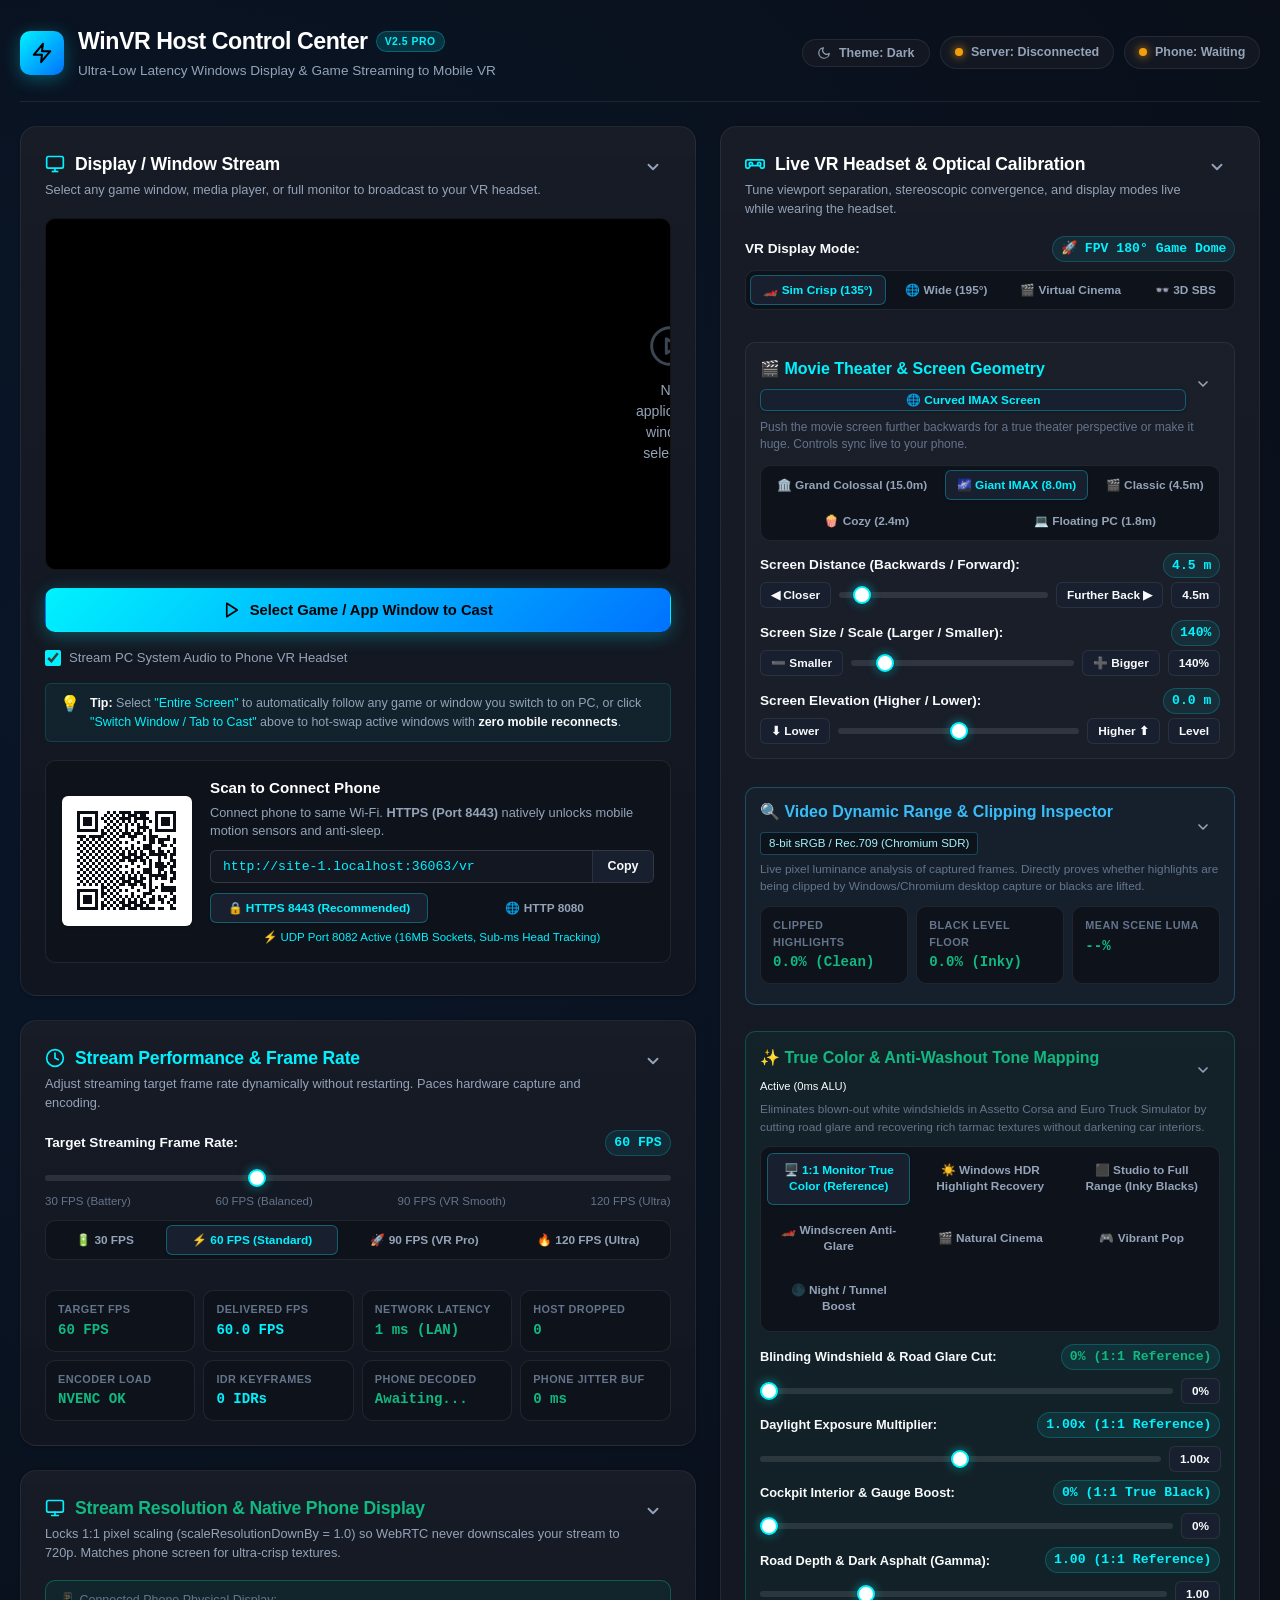
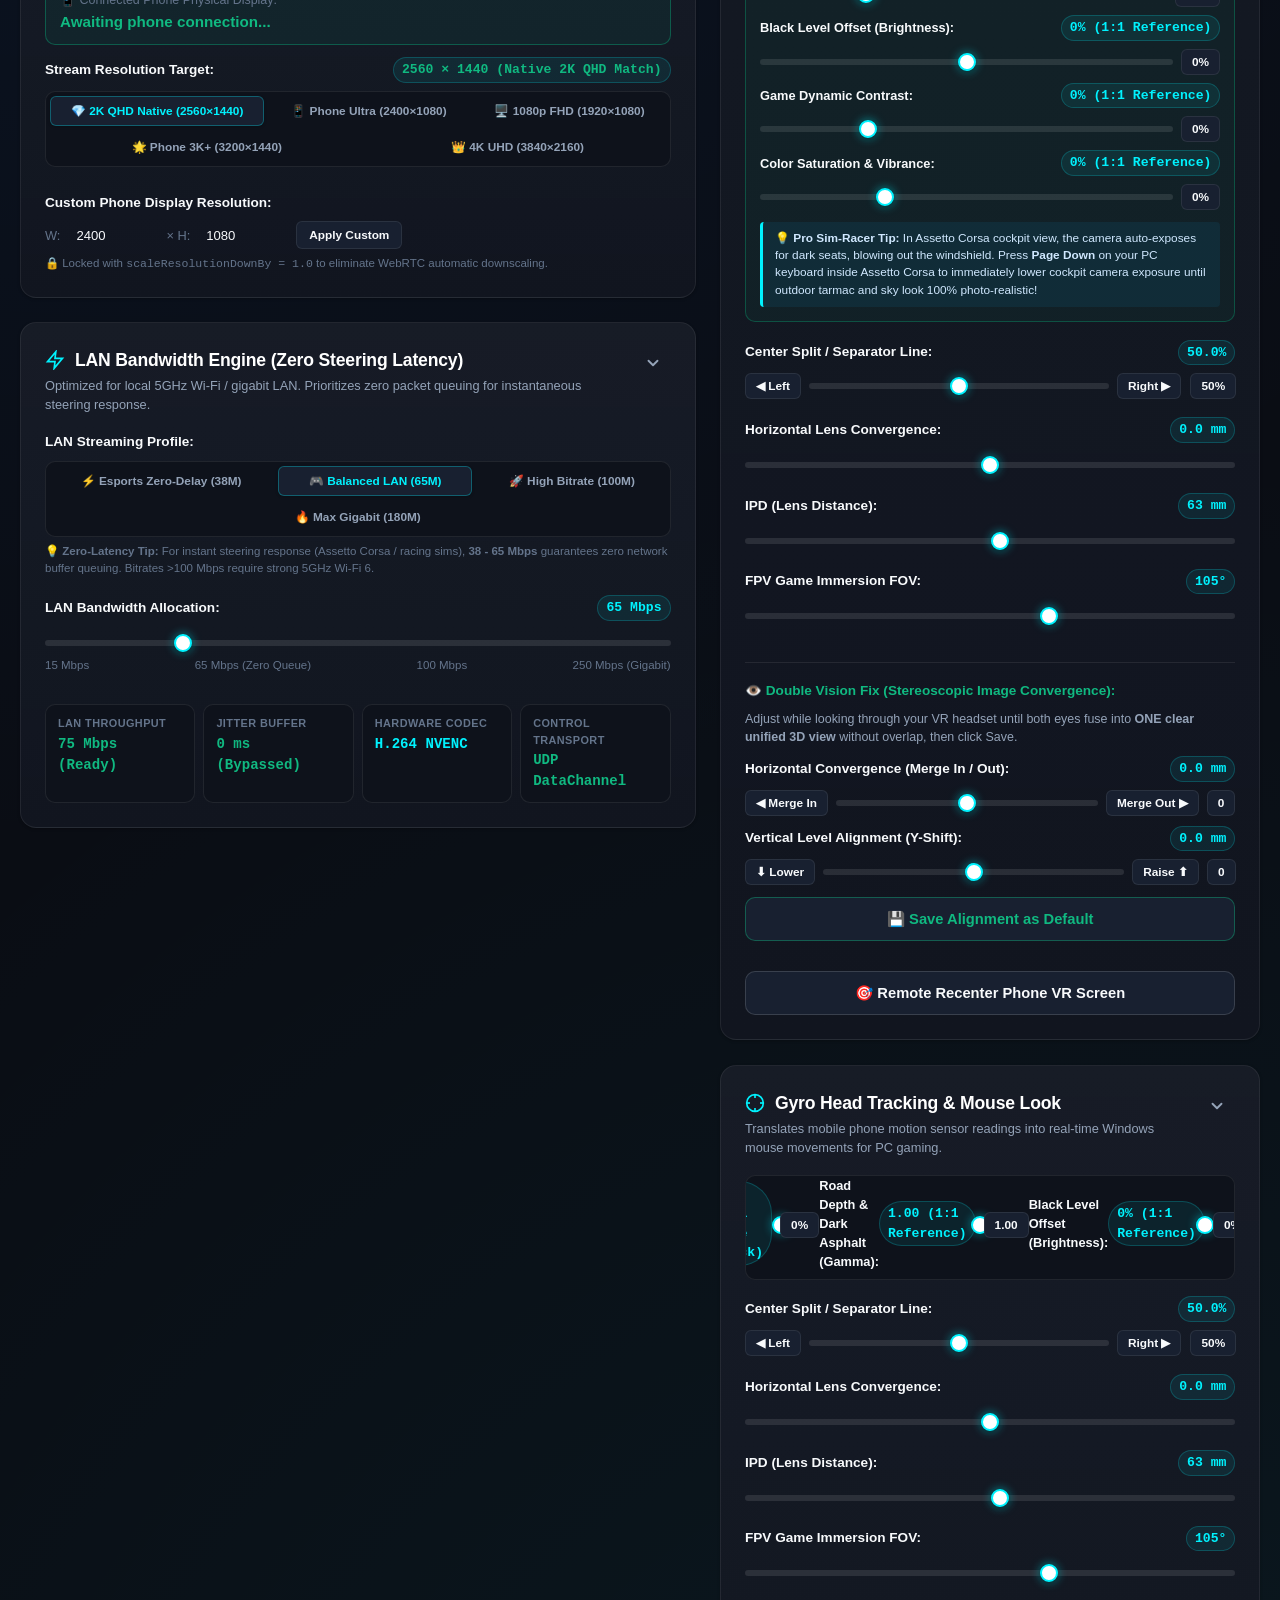
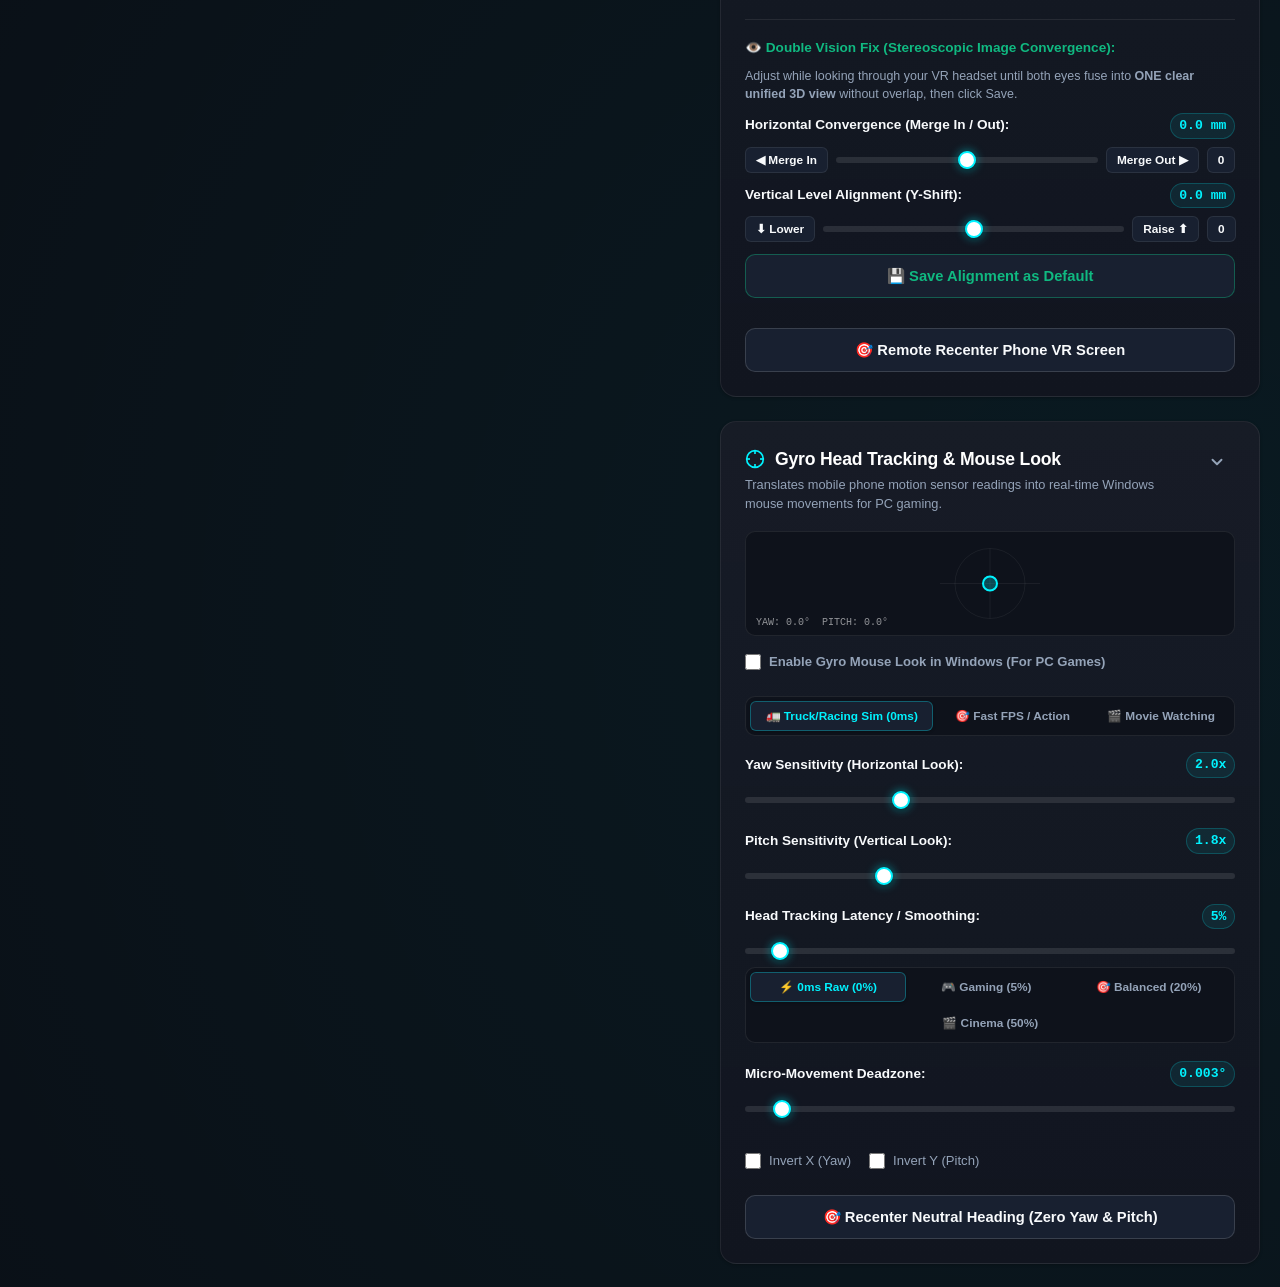
==== commit 513a08b8: "feat(ui): add light/dark mode, collapsible chevron sections, and fix True Color presets overflow" ====
--- a/web/index.html
+++ b/web/index.html
@@ -26,6 +26,23 @@
             </div>
 
             <div class="header-badges">
+                <button id="btnThemeToggle" class="badge theme-toggle-btn" aria-label="Toggle Light and Dark Mode" title="Toggle Light/Dark Theme">
+                    <svg id="themeIconDark" class="theme-icon" width="14" height="14" viewBox="0 0 24 24" fill="none" stroke="currentColor" stroke-width="2" stroke-linecap="round" stroke-linejoin="round">
+                        <path d="M21 12.79A9 9 0 1 1 11.21 3 7 7 0 0 0 21 12.79z"></path>
+                    </svg>
+                    <svg id="themeIconLight" class="theme-icon" width="14" height="14" viewBox="0 0 24 24" fill="none" stroke="currentColor" stroke-width="2" stroke-linecap="round" stroke-linejoin="round" style="display: none;">
+                        <circle cx="12" cy="12" r="5"></circle>
+                        <line x1="12" y1="1" x2="12" y2="3"></line>
+                        <line x1="12" y1="21" x2="12" y2="23"></line>
+                        <line x1="4.22" y1="4.22" x2="5.64" y2="5.64"></line>
+                        <line x1="18.36" y1="18.36" x2="19.78" y2="19.78"></line>
+                        <line x1="1" y1="12" x2="3" y2="12"></line>
+                        <line x1="21" y1="12" x2="23" y2="12"></line>
+                        <line x1="4.22" y1="19.78" x2="5.64" y2="18.36"></line>
+                        <line x1="18.36" y1="5.64" x2="19.78" y2="4.22"></line>
+                    </svg>
+                    <span id="themeToggleText">Theme: Dark</span>
+                </button>
                 <div class="badge" title="Local PC HTTP/WebSocket Server">
                     <span class="dot dot-yellow" id="badgeServerDot"></span>
                     <span id="badgeServerText">Server: Connecting</span>
@@ -42,8 +59,8 @@
             <!-- Left Column: Stream & Window Picker & Network Engines -->
             <div class="col-stream">
                 <!-- Live Display / Window Stream Card -->
-                <section class="card" aria-labelledby="headingStream">
-                    <div class="card-header">
+                <section class="card" id="cardStream" aria-labelledby="headingStream">
+                    <div class="card-header is-collapsible" data-target="cardStream">
                         <div>
                             <h2 class="card-title" id="headingStream">
                                 <svg width="20" height="20" viewBox="0 0 24 24" fill="none" stroke="currentColor" stroke-width="2">
@@ -55,9 +72,15 @@
                             </h2>
                             <p class="card-subtitle">Select any game window, media player, or full monitor to broadcast to your VR headset.</p>
                         </div>
-                    </div>
-
-                    <!-- Live Video Preview Stage -->
+                        <button class="card-toggle-arrow" aria-label="Toggle section" title="Collapse / Expand">
+                            <svg class="chevron-icon" width="18" height="18" viewBox="0 0 24 24" fill="none" stroke="currentColor" stroke-width="2.5" stroke-linecap="round" stroke-linejoin="round">
+                                <polyline points="6 9 12 15 18 9"></polyline>
+                            </svg>
+                        </button>
+                    </div>
+
+                    <div class="card-body">
+                        <!-- Live Video Preview Stage -->
                     <div class="preview-container">
                         <video id="previewVideo" autoplay playsinline muted></video>
                         <div id="previewPlaceholder" class="preview-placeholder">
@@ -121,11 +144,12 @@
                             </div>
                         </div>
                     </div>
+                    </div>
                 </section>
 
                 <!-- Stream Performance & Functional FPS Engine Card (NEW) -->
                 <section class="card" id="cardFpsEngine" aria-labelledby="headingFps">
-                    <div class="card-header">
+                    <div class="card-header is-collapsible" data-target="cardFpsEngine">
                         <div>
                             <h2 class="card-title" id="headingFps" style="color: var(--accent-cyan);">
                                 <svg width="20" height="20" viewBox="0 0 24 24" fill="none" stroke="currentColor" stroke-width="2" stroke-linecap="round" stroke-linejoin="round">
@@ -136,71 +160,78 @@
                             </h2>
                             <p class="card-subtitle">Adjust streaming target frame rate dynamically without restarting. Paces hardware capture and encoding.</p>
                         </div>
-                    </div>
-
-                    <!-- Functional Target FPS Slider -->
-                    <div class="setting-item">
-                        <div class="setting-header">
-                            <span class="setting-name">Target Streaming Frame Rate:</span>
-                            <span class="setting-val" id="valFps">60 FPS</span>
-                        </div>
-                        <input type="range" id="rangeFps" min="30" max="120" step="5" value="60" aria-label="Target Frame Rate">
-                        <div style="display: flex; justify-content: space-between; font-size: 0.72rem; color: var(--text-muted); margin-top: 5px;">
-                            <span>30 FPS (Battery)</span>
-                            <span>60 FPS (Balanced)</span>
-                            <span>90 FPS (VR Smooth)</span>
-                            <span>120 FPS (Ultra)</span>
-                        </div>
-
-                        <!-- Quick FPS Presets -->
-                        <div class="presets-row" style="margin-top: 10px;">
-                            <button class="preset-btn" id="btnFps30" data-fps="30">🔋 30 FPS</button>
-                            <button class="preset-btn active" id="btnFps60" data-fps="60">⚡ 60 FPS (Standard)</button>
-                            <button class="preset-btn" id="btnFps90" data-fps="90">🚀 90 FPS (VR Pro)</button>
-                            <button class="preset-btn" id="btnFps120" data-fps="120">🔥 120 FPS (Ultra)</button>
-                        </div>
-                    </div>
-
-                    <!-- Live Stream Telemetry Grid (Honest Diagnostics: Target vs Actual) -->
-                    <div class="telemetry-grid">
-                        <div class="telemetry-badge">
-                            <div class="telemetry-label">Target FPS</div>
-                            <div class="telemetry-value" id="statTargetFps">60 FPS</div>
-                        </div>
-                        <div class="telemetry-badge">
-                            <div class="telemetry-label">Delivered FPS</div>
-                            <div class="telemetry-value" id="statDeliveredFps" style="color: var(--accent-cyan);">60.0 FPS</div>
-                        </div>
-                        <div class="telemetry-badge">
-                            <div class="telemetry-label">Network Latency</div>
-                            <div class="telemetry-value" id="statRtt">1 ms (LAN)</div>
-                        </div>
-                        <div class="telemetry-badge">
-                            <div class="telemetry-label">Host Dropped</div>
-                            <div class="telemetry-value" id="statDroppedFrames">0</div>
-                        </div>
-                        <div class="telemetry-badge">
-                            <div class="telemetry-label">Encoder Load</div>
-                            <div class="telemetry-value" id="statEncoderStatus" style="color: var(--accent-green);">NVENC OK</div>
-                        </div>
-                        <div class="telemetry-badge">
-                            <div class="telemetry-label">IDR Keyframes</div>
-                            <div class="telemetry-value" id="statKeyframes" style="color: var(--accent-cyan);">0 IDRs</div>
-                        </div>
-                        <div class="telemetry-badge">
-                            <div class="telemetry-label">Phone Decoded</div>
-                            <div class="telemetry-value" id="statClientRes" style="color: var(--accent-green);">Awaiting...</div>
-                        </div>
-                        <div class="telemetry-badge">
-                            <div class="telemetry-label">Phone Jitter Buf</div>
-                            <div class="telemetry-value" id="statClientJitter">0 ms</div>
+                        <button class="card-toggle-arrow" aria-label="Toggle section" title="Collapse / Expand">
+                            <svg class="chevron-icon" width="18" height="18" viewBox="0 0 24 24" fill="none" stroke="currentColor" stroke-width="2.5" stroke-linecap="round" stroke-linejoin="round">
+                                <polyline points="6 9 12 15 18 9"></polyline>
+                            </svg>
+                        </button>
+                    </div>
+
+                    <div class="card-body">
+                        <!-- Functional Target FPS Slider -->
+                        <div class="setting-item">
+                            <div class="setting-header">
+                                <span class="setting-name">Target Streaming Frame Rate:</span>
+                                <span class="setting-val" id="valFps">60 FPS</span>
+                            </div>
+                            <input type="range" id="rangeFps" min="30" max="120" step="5" value="60" aria-label="Target Frame Rate">
+                            <div style="display: flex; justify-content: space-between; font-size: 0.72rem; color: var(--text-muted); margin-top: 5px;">
+                                <span>30 FPS (Battery)</span>
+                                <span>60 FPS (Balanced)</span>
+                                <span>90 FPS (VR Smooth)</span>
+                                <span>120 FPS (Ultra)</span>
+                            </div>
+
+                            <!-- Quick FPS Presets -->
+                            <div class="presets-row" style="margin-top: 10px;">
+                                <button class="preset-btn" id="btnFps30" data-fps="30">🔋 30 FPS</button>
+                                <button class="preset-btn active" id="btnFps60" data-fps="60">⚡ 60 FPS (Standard)</button>
+                                <button class="preset-btn" id="btnFps90" data-fps="90">🚀 90 FPS (VR Pro)</button>
+                                <button class="preset-btn" id="btnFps120" data-fps="120">🔥 120 FPS (Ultra)</button>
+                            </div>
+                        </div>
+
+                        <!-- Live Stream Telemetry Grid (Honest Diagnostics: Target vs Actual) -->
+                        <div class="telemetry-grid">
+                            <div class="telemetry-badge">
+                                <div class="telemetry-label">Target FPS</div>
+                                <div class="telemetry-value" id="statTargetFps">60 FPS</div>
+                            </div>
+                            <div class="telemetry-badge">
+                                <div class="telemetry-label">Delivered FPS</div>
+                                <div class="telemetry-value" id="statDeliveredFps" style="color: var(--accent-cyan);">60.0 FPS</div>
+                            </div>
+                            <div class="telemetry-badge">
+                                <div class="telemetry-label">Network Latency</div>
+                                <div class="telemetry-value" id="statRtt">1 ms (LAN)</div>
+                            </div>
+                            <div class="telemetry-badge">
+                                <div class="telemetry-label">Host Dropped</div>
+                                <div class="telemetry-value" id="statDroppedFrames">0</div>
+                            </div>
+                            <div class="telemetry-badge">
+                                <div class="telemetry-label">Encoder Load</div>
+                                <div class="telemetry-value" id="statEncoderStatus" style="color: var(--accent-green);">NVENC OK</div>
+                            </div>
+                            <div class="telemetry-badge">
+                                <div class="telemetry-label">IDR Keyframes</div>
+                                <div class="telemetry-value" id="statKeyframes" style="color: var(--accent-cyan);">0 IDRs</div>
+                            </div>
+                            <div class="telemetry-badge">
+                                <div class="telemetry-label">Phone Decoded</div>
+                                <div class="telemetry-value" id="statClientRes" style="color: var(--accent-green);">Awaiting...</div>
+                            </div>
+                            <div class="telemetry-badge">
+                                <div class="telemetry-label">Phone Jitter Buf</div>
+                                <div class="telemetry-value" id="statClientJitter">0 ms</div>
+                            </div>
                         </div>
                     </div>
                 </section>
 
                 <!-- Stream Resolution & Native Phone Display Match (Locks Maximum Crisp Detail) -->
                 <section class="card" id="cardResolutionEngine" aria-labelledby="headingResolution">
-                    <div class="card-header">
+                    <div class="card-header is-collapsible" data-target="cardResolutionEngine">
                         <div>
                             <h2 class="card-title" id="headingResolution" style="color: var(--accent-green);">
                                 <svg width="20" height="20" viewBox="0 0 24 24" fill="none" stroke="currentColor" stroke-width="2" stroke-linecap="round" stroke-linejoin="round">
@@ -212,53 +243,60 @@
                             </h2>
                             <p class="card-subtitle">Locks 1:1 pixel scaling (scaleResolutionDownBy = 1.0) so WebRTC never downscales your stream to 720p. Matches phone screen for ultra-crisp textures.</p>
                         </div>
-                    </div>
-
-                    <!-- Auto-Detected Phone Display Box -->
-                    <div id="boxDetectedPhone" style="background: rgba(0, 255, 170, 0.05); border: 1px solid rgba(0, 255, 170, 0.25); border-radius: var(--radius-md); padding: 10px 14px; margin-bottom: 12px; display: flex; align-items: center; justify-content: space-between; flex-wrap: wrap; gap: 8px;">
-                        <div>
-                            <span style="font-size: 0.78rem; color: var(--text-muted); display: block;">📱 Connected Phone Physical Display:</span>
-                            <strong id="valPhoneDetected" style="font-size: 0.95rem; color: var(--accent-green);">Awaiting phone connection...</strong>
-                        </div>
-                        <button class="btn-micro" id="btnApplyPhoneRes" style="display: none; background: var(--accent-green); color: #000; font-weight: 600; padding: 6px 12px; border-radius: var(--radius-sm);" title="Match Phone Physical Resolution">⚡ Match Phone Screen</button>
-                    </div>
-
-                    <!-- Resolution Target Presets -->
-                    <div class="setting-item">
-                        <div class="setting-header">
-                            <span class="setting-name">Stream Resolution Target:</span>
-                            <span class="setting-val" id="valCurrentRes" style="color: var(--accent-green);">2560 × 1440 (Native 2K QHD Match)</span>
-                        </div>
-                        <div class="presets-row" style="margin-top: 6px;">
-                            <button class="preset-btn active" id="btnRes2k" data-w="2560" data-h="1440">💎 2K QHD Native (2560×1440)</button>
-                            <button class="preset-btn" id="btnResPhoneUltra" data-w="2400" data-h="1080">📱 Phone Ultra (2400×1080)</button>
-                            <button class="preset-btn" id="btnRes1080p" data-w="1920" data-h="1080">🖥️ 1080p FHD (1920×1080)</button>
-                            <button class="preset-btn" id="btnResPhone3k" data-w="3200" data-h="1440">🌟 Phone 3K+ (3200×1440)</button>
-                            <button class="preset-btn" id="btnRes4k" data-w="3840" data-h="2160">👑 4K UHD (3840×2160)</button>
-                        </div>
-                    </div>
-
-                    <!-- Custom Resolution Input -->
-                    <div class="setting-item" style="margin-top: 8px;">
-                        <div class="setting-header">
-                            <span class="setting-name">Custom Phone Display Resolution:</span>
-                        </div>
-                        <div style="display: flex; gap: 8px; align-items: center; margin-top: 4px;">
-                            <span style="font-size: 0.8rem; color: var(--text-muted);">W:</span>
-                            <input type="number" id="inputCustomWidth" value="2400" min="720" max="7680" step="10" style="width: 90px; padding: 6px 8px; border-radius: var(--radius-sm); border: 1px solid var(--border-color); background: var(--bg-card); color: var(--text-primary); font-family: var(--font-mono); font-size: 0.82rem;" aria-label="Custom Width">
-                            <span style="font-size: 0.8rem; color: var(--text-muted);">× H:</span>
-                            <input type="number" id="inputCustomHeight" value="1080" min="480" max="4320" step="10" style="width: 90px; padding: 6px 8px; border-radius: var(--radius-sm); border: 1px solid var(--border-color); background: var(--bg-card); color: var(--text-primary); font-family: var(--font-mono); font-size: 0.82rem;" aria-label="Custom Height">
-                            <button class="btn-micro" id="btnApplyCustomRes" style="padding: 6px 12px; font-weight: 600;">Apply Custom</button>
-                        </div>
-                        <div style="font-size: 0.72rem; color: var(--text-muted); margin-top: 6px;">
-                            🔒 Locked with <code>scaleResolutionDownBy = 1.0</code> to eliminate WebRTC automatic downscaling.
+                        <button class="card-toggle-arrow" aria-label="Toggle section" title="Collapse / Expand">
+                            <svg class="chevron-icon" width="18" height="18" viewBox="0 0 24 24" fill="none" stroke="currentColor" stroke-width="2.5" stroke-linecap="round" stroke-linejoin="round">
+                                <polyline points="6 9 12 15 18 9"></polyline>
+                            </svg>
+                        </button>
+                    </div>
+
+                    <div class="card-body">
+                        <!-- Auto-Detected Phone Display Box -->
+                        <div id="boxDetectedPhone" style="background: rgba(0, 255, 170, 0.05); border: 1px solid rgba(0, 255, 170, 0.25); border-radius: var(--radius-md); padding: 10px 14px; margin-bottom: 12px; display: flex; align-items: center; justify-content: space-between; flex-wrap: wrap; gap: 8px;">
+                            <div>
+                                <span style="font-size: 0.78rem; color: var(--text-muted); display: block;">📱 Connected Phone Physical Display:</span>
+                                <strong id="valPhoneDetected" style="font-size: 0.95rem; color: var(--accent-green);">Awaiting phone connection...</strong>
+                            </div>
+                            <button class="btn-micro" id="btnApplyPhoneRes" style="display: none; background: var(--accent-green); color: #000; font-weight: 600; padding: 6px 12px; border-radius: var(--radius-sm);" title="Match Phone Physical Resolution">⚡ Match Phone Screen</button>
+                        </div>
+
+                        <!-- Resolution Target Presets -->
+                        <div class="setting-item">
+                            <div class="setting-header">
+                                <span class="setting-name">Stream Resolution Target:</span>
+                                <span class="setting-val" id="valCurrentRes" style="color: var(--accent-green);">2560 × 1440 (Native 2K QHD Match)</span>
+                            </div>
+                            <div class="presets-row" style="margin-top: 6px;">
+                                <button class="preset-btn active" id="btnRes2k" data-w="2560" data-h="1440">💎 2K QHD Native (2560×1440)</button>
+                                <button class="preset-btn" id="btnResPhoneUltra" data-w="2400" data-h="1080">📱 Phone Ultra (2400×1080)</button>
+                                <button class="preset-btn" id="btnRes1080p" data-w="1920" data-h="1080">🖥️ 1080p FHD (1920×1080)</button>
+                                <button class="preset-btn" id="btnResPhone3k" data-w="3200" data-h="1440">🌟 Phone 3K+ (3200×1440)</button>
+                                <button class="preset-btn" id="btnRes4k" data-w="3840" data-h="2160">👑 4K UHD (3840×2160)</button>
+                            </div>
+                        </div>
+
+                        <!-- Custom Resolution Input -->
+                        <div class="setting-item" style="margin-top: 8px;">
+                            <div class="setting-header">
+                                <span class="setting-name">Custom Phone Display Resolution:</span>
+                            </div>
+                            <div style="display: flex; gap: 8px; align-items: center; margin-top: 4px;">
+                                <span style="font-size: 0.8rem; color: var(--text-muted);">W:</span>
+                                <input type="number" id="inputCustomWidth" value="2400" min="720" max="7680" step="10" style="width: 90px; padding: 6px 8px; border-radius: var(--radius-sm); border: 1px solid var(--border-color); background: var(--bg-card); color: var(--text-primary); font-family: var(--font-mono); font-size: 0.82rem;" aria-label="Custom Width">
+                                <span style="font-size: 0.8rem; color: var(--text-muted);">× H:</span>
+                                <input type="number" id="inputCustomHeight" value="1080" min="480" max="4320" step="10" style="width: 90px; padding: 6px 8px; border-radius: var(--radius-sm); border: 1px solid var(--border-color); background: var(--bg-card); color: var(--text-primary); font-family: var(--font-mono); font-size: 0.82rem;" aria-label="Custom Height">
+                                <button class="btn-micro" id="btnApplyCustomRes" style="padding: 6px 12px; font-weight: 600;">Apply Custom</button>
+                            </div>
+                            <div style="font-size: 0.72rem; color: var(--text-muted); margin-top: 6px;">
+                                🔒 Locked with <code>scaleResolutionDownBy = 1.0</code> to eliminate WebRTC automatic downscaling.
+                            </div>
                         </div>
                     </div>
                 </section>
 
                 <!-- LAN Gaming Ultra-Low Latency Engine (Steam Link / Moonlight Profile) -->
                 <section class="card" id="cardLanEngine" aria-labelledby="headingLan">
-                    <div class="card-header">
+                    <div class="card-header is-collapsible" data-target="cardLanEngine">
                         <div>
                             <h2 class="card-title" id="headingLan">
                                 <svg width="20" height="20" viewBox="0 0 24 24" fill="none" stroke="currentColor" stroke-width="2">
@@ -268,56 +306,63 @@
                             </h2>
                             <p class="card-subtitle">Optimized for local 5GHz Wi-Fi / gigabit LAN. Prioritizes zero packet queuing for instantaneous steering response.</p>
                         </div>
-                    </div>
-
-                    <!-- LAN Bitrate Preset Row -->
-                    <div class="setting-item">
-                        <div class="setting-header">
-                            <span class="setting-name">LAN Streaming Profile:</span>
-                        </div>
-                        <div class="presets-row" style="margin-top: 4px;">
-                            <button class="preset-btn" id="btnPresetSteamLink" data-bitrate="38">⚡ Esports Zero-Delay (38M)</button>
-                            <button class="preset-btn active" id="btnPresetMoonlight" data-bitrate="65">🎮 Balanced LAN (65M)</button>
-                            <button class="preset-btn" id="btnPresetExtreme" data-bitrate="100">🚀 High Bitrate (100M)</button>
-                            <button class="preset-btn" id="btnPresetMax" data-bitrate="180">🔥 Max Gigabit (180M)</button>
-                        </div>
-                        <div style="font-size: 0.72rem; color: var(--text-muted); margin-top: 6px;">
-                            💡 <strong>Zero-Latency Tip:</strong> For instant steering response (Assetto Corsa / racing sims), <strong>38 - 65 Mbps</strong> guarantees zero network buffer queuing. Bitrates &gt;100 Mbps require strong 5GHz Wi-Fi 6.
-                        </div>
-                    </div>
-
-                    <!-- Live LAN Bitrate Slider -->
-                    <div class="setting-item">
-                        <div class="setting-header">
-                            <span class="setting-name">LAN Bandwidth Allocation:</span>
-                            <span class="setting-val" id="valLanBitrate">65 Mbps</span>
-                        </div>
-                        <input type="range" id="rangeLanBitrate" min="15" max="250" step="5" value="65" aria-label="LAN Bandwidth">
-                        <div style="display: flex; justify-content: space-between; font-size: 0.72rem; color: var(--text-muted); margin-top: 4px;">
-                            <span>15 Mbps</span>
-                            <span>65 Mbps (Zero Queue)</span>
-                            <span>100 Mbps</span>
-                            <span>250 Mbps (Gigabit)</span>
-                        </div>
-                    </div>
-
-                    <!-- Telemetry & Status Badges -->
-                    <div class="telemetry-grid">
-                        <div class="telemetry-badge">
-                            <div class="telemetry-label">LAN Throughput</div>
-                            <div class="telemetry-value" id="statLiveThroughput">75 Mbps (Ready)</div>
-                        </div>
-                        <div class="telemetry-badge">
-                            <div class="telemetry-label">Jitter Buffer</div>
-                            <div class="telemetry-value" id="statJitterBuffer">0 ms (Bypassed)</div>
-                        </div>
-                        <div class="telemetry-badge">
-                            <div class="telemetry-label">Hardware Codec</div>
-                            <div class="telemetry-value" id="statCodec" style="color: var(--accent-cyan);">H.264 NVENC</div>
-                        </div>
-                        <div class="telemetry-badge">
-                            <div class="telemetry-label">Control Transport</div>
-                            <div class="telemetry-value" id="statDataChannel">UDP DataChannel</div>
+                        <button class="card-toggle-arrow" aria-label="Toggle section" title="Collapse / Expand">
+                            <svg class="chevron-icon" width="18" height="18" viewBox="0 0 24 24" fill="none" stroke="currentColor" stroke-width="2.5" stroke-linecap="round" stroke-linejoin="round">
+                                <polyline points="6 9 12 15 18 9"></polyline>
+                            </svg>
+                        </button>
+                    </div>
+
+                    <div class="card-body">
+                        <!-- LAN Bitrate Preset Row -->
+                        <div class="setting-item">
+                            <div class="setting-header">
+                                <span class="setting-name">LAN Streaming Profile:</span>
+                            </div>
+                            <div class="presets-row" style="margin-top: 4px;">
+                                <button class="preset-btn" id="btnPresetSteamLink" data-bitrate="38">⚡ Esports Zero-Delay (38M)</button>
+                                <button class="preset-btn active" id="btnPresetMoonlight" data-bitrate="65">🎮 Balanced LAN (65M)</button>
+                                <button class="preset-btn" id="btnPresetExtreme" data-bitrate="100">🚀 High Bitrate (100M)</button>
+                                <button class="preset-btn" id="btnPresetMax" data-bitrate="180">🔥 Max Gigabit (180M)</button>
+                            </div>
+                            <div style="font-size: 0.72rem; color: var(--text-muted); margin-top: 6px;">
+                                💡 <strong>Zero-Latency Tip:</strong> For instant steering response (Assetto Corsa / racing sims), <strong>38 - 65 Mbps</strong> guarantees zero network buffer queuing. Bitrates &gt;100 Mbps require strong 5GHz Wi-Fi 6.
+                            </div>
+                        </div>
+
+                        <!-- Live LAN Bitrate Slider -->
+                        <div class="setting-item">
+                            <div class="setting-header">
+                                <span class="setting-name">LAN Bandwidth Allocation:</span>
+                                <span class="setting-val" id="valLanBitrate">65 Mbps</span>
+                            </div>
+                            <input type="range" id="rangeLanBitrate" min="15" max="250" step="5" value="65" aria-label="LAN Bandwidth">
+                            <div style="display: flex; justify-content: space-between; font-size: 0.72rem; color: var(--text-muted); margin-top: 4px;">
+                                <span>15 Mbps</span>
+                                <span>65 Mbps (Zero Queue)</span>
+                                <span>100 Mbps</span>
+                                <span>250 Mbps (Gigabit)</span>
+                            </div>
+                        </div>
+
+                        <!-- Telemetry & Status Badges -->
+                        <div class="telemetry-grid">
+                            <div class="telemetry-badge">
+                                <div class="telemetry-label">LAN Throughput</div>
+                                <div class="telemetry-value" id="statLiveThroughput">75 Mbps (Ready)</div>
+                            </div>
+                            <div class="telemetry-badge">
+                                <div class="telemetry-label">Jitter Buffer</div>
+                                <div class="telemetry-value" id="statJitterBuffer">0 ms (Bypassed)</div>
+                            </div>
+                            <div class="telemetry-badge">
+                                <div class="telemetry-label">Hardware Codec</div>
+                                <div class="telemetry-value" id="statCodec" style="color: var(--accent-cyan);">H.264 NVENC</div>
+                            </div>
+                            <div class="telemetry-badge">
+                                <div class="telemetry-label">Control Transport</div>
+                                <div class="telemetry-value" id="statDataChannel">UDP DataChannel</div>
+                            </div>
                         </div>
                     </div>
                 </section>
@@ -327,7 +372,7 @@
             <div class="col-controls">
                 <!-- Live VR Display & Lens Calibration Card -->
                 <section class="card" id="cardVrCalibration" aria-labelledby="headingVrCalib">
-                    <div class="card-header">
+                    <div class="card-header is-collapsible" data-target="cardVrCalibration">
                         <div>
                             <h2 class="card-title" id="headingVrCalib">
                                 <svg width="20" height="20" viewBox="0 0 24 24" fill="none" stroke="currentColor" stroke-width="2">
@@ -337,299 +382,333 @@
                             </h2>
                             <p class="card-subtitle">Tune viewport separation, stereoscopic convergence, and display modes live while wearing the headset.</p>
                         </div>
-                    </div>
-
-                    <!-- VR Viewing Mode Switcher -->
-                    <div class="setting-item">
-                        <div class="setting-header">
-                            <span class="setting-name">VR Display Mode:</span>
-                            <span class="setting-val" id="valVrMode">🚀 FPV 180° Game Dome</span>
-                        </div>
-                        <div class="presets-row">
-                            <button class="preset-btn active" id="btnModeDome" data-mode="dome" title="Focused 135° Dome (50% higher center sharpness for racing sims)">🏎️ Sim Crisp (135°)</button>
-                            <button class="preset-btn" id="btnModeDomeWide" data-mode="dome_wide" title="Wide 195° Dome">🌐 Wide (195°)</button>
-                            <button class="preset-btn" id="btnModeCinema" data-mode="cinema">🎬 Virtual Cinema</button>
-                            <button class="preset-btn" id="btnModeSbs" data-mode="sbs">👓 3D SBS</button>
-                        </div>
-                    </div>
-
-                    <!-- Virtual Cinema & Movie Screen Geometry (Distance, Size, Elevation, Curve) -->
-                    <div class="setting-item" id="sectionCinemaControls" style="background: rgba(255, 255, 255, 0.02); border: 1px solid rgba(255, 255, 255, 0.07); border-radius: var(--radius-md); padding: 14px; margin-top: 14px; margin-bottom: 14px;">
-                        <div class="setting-header" style="margin-bottom: 6px;">
-                            <span class="setting-name" style="color: var(--accent-cyan); font-weight: 600; display: flex; align-items: center; gap: 6px;">
-                                🎬 Movie Theater & Screen Geometry
-                            </span>
-                            <button id="btnToggleCurved" class="preset-btn active" style="font-size: 0.74rem; padding: 3px 10px;">🌐 Curved IMAX Screen</button>
-                        </div>
-                        <p style="font-size: 0.75rem; color: var(--text-muted); margin-bottom: 12px; line-height: 1.4;">
-                            Push the movie screen further backwards for a true theater perspective or make it huge. Controls sync live to your phone.
-                        </p>
-
-                        <!-- Quick Movie Experience Presets -->
-                        <div class="presets-row" style="margin-bottom: 12px;">
-                            <button class="preset-btn" id="btnPresetCinemaGrand" title="Huge Colossal Theater Screen in the Distance">🏛️ Grand Colossal (15.0m)</button>
-                            <button class="preset-btn active" id="btnPresetCinemaImax" title="Giant Curved IMAX Screen">🌌 Giant IMAX (8.0m)</button>
-                            <button class="preset-btn" id="btnPresetCinemaClassic" title="Standard Movie Theater Screen">🎬 Classic (4.5m)</button>
-                            <button class="preset-btn" id="btnPresetCinemaCozy" title="Closer Cozy Theater Screen">🍿 Cozy (2.4m)</button>
-                            <button class="preset-btn" id="btnPresetCinemaDesktop" title="Flat Floating PC Monitor">💻 Floating PC (1.8m)</button>
-                        </div>
-
-                        <!-- Screen Distance (Depth / Backwards) -->
-                        <div class="setting-header" style="margin-top: 8px;">
-                            <span class="setting-name">Screen Distance (Backwards / Forward):</span>
-                            <span class="setting-val" id="valCinemaDistance">4.5 m</span>
-                        </div>
-                        <div style="display: flex; gap: 8px; align-items: center; margin-top: 4px;">
-                            <button class="btn-micro" id="btnDistCloser" title="Move 0.5m Closer">◀ Closer</button>
-                            <input type="range" id="rangeCinemaDistance" min="1.0" max="50.0" step="0.2" value="4.5" style="flex: 1;" aria-label="Screen Distance in Meters">
-                            <button class="btn-micro" id="btnDistFarther" title="Push 0.5m Further Back">Further Back ▶</button>
-                            <button class="btn-micro" id="btnDistReset" title="Reset Distance to 4.5m">4.5m</button>
-                        </div>
-
-                        <!-- Screen Size / Scale (Larger / Smaller) -->
-                        <div class="setting-header" style="margin-top: 12px;">
-                            <span class="setting-name">Screen Size / Scale (Larger / Smaller):</span>
-                            <span class="setting-val" id="valCinemaScale">140%</span>
-                        </div>
-                        <div style="display: flex; gap: 8px; align-items: center; margin-top: 4px;">
-                            <button class="btn-micro" id="btnScaleDown" title="Decrease Size by 10%">➖ Smaller</button>
-                            <input type="range" id="rangeCinemaScale" min="50" max="800" step="5" value="140" style="flex: 1;" aria-label="Screen Scale Percentage">
-                            <button class="btn-micro" id="btnScaleUp" title="Increase Size by 10%">➕ Bigger</button>
-                            <button class="btn-micro" id="btnScaleReset" title="Reset Size to 140%">140%</button>
-                        </div>
-
-                        <!-- Screen Elevation (Higher / Lower) -->
-                        <div class="setting-header" style="margin-top: 12px;">
-                            <span class="setting-name">Screen Elevation (Higher / Lower):</span>
-                            <span class="setting-val" id="valCinemaElevation">0.0 m</span>
-                        </div>
-                        <div style="display: flex; gap: 8px; align-items: center; margin-top: 4px;">
-                            <button class="btn-micro" id="btnElevDown" title="Lower by 0.1m">⬇ Lower</button>
-                            <input type="range" id="rangeCinemaElevation" min="-2.0" max="2.0" step="0.1" value="0.0" style="flex: 1;" aria-label="Screen Elevation">
-                            <button class="btn-micro" id="btnElevUp" title="Raise by 0.1m">Higher ⬆</button>
-                            <button class="btn-micro" id="btnElevReset" title="Reset Elevation to Level">Level</button>
-                        </div>
-                    </div>
-
-                    <!-- HDR / SDR Dynamic Range & Clipping Inspector (Evidence-Based Diagnostics) -->
-                    <div class="setting-item" id="sectionHdrInspector" style="border: 1px solid rgba(56, 189, 248, 0.28); background: rgba(56, 189, 248, 0.04); border-radius: var(--radius-md); padding: 12px 14px; margin-top: 14px; margin-bottom: 12px;">
-                        <div class="setting-header" style="margin-bottom: 6px;">
-                            <span class="setting-name" style="color: #38bdf8; font-weight: 600; display: flex; align-items: center; gap: 6px;">
-                                🔍 Video Dynamic Range & Clipping Inspector
-                            </span>
-                            <span id="badgeCaptureColorSpace" style="font-size: 0.72rem; color: #a5f3fc; font-family: var(--font-mono); background: rgba(0,0,0,0.4); padding: 2px 8px; border-radius: 4px; border: 1px solid rgba(56,189,248,0.3);">8-bit sRGB / Rec.709 (Chromium SDR)</span>
-                        </div>
-                        <p style="font-size: 0.74rem; color: var(--text-muted); margin-bottom: 10px; line-height: 1.4;">
-                            Live pixel luminance analysis of captured frames. Directly proves whether highlights are being clipped by Windows/Chromium desktop capture or blacks are lifted.
-                        </p>
-
-                        <!-- Telemetry Badges -->
-                        <div class="telemetry-grid" style="grid-template-columns: repeat(3, 1fr); margin-bottom: 8px;">
-                            <div class="telemetry-badge">
-                                <div class="telemetry-label">Clipped Highlights</div>
-                                <div class="telemetry-value" id="statClipPct" style="color: var(--accent-green);">0.0% (Clean)</div>
-                            </div>
-                            <div class="telemetry-badge">
-                                <div class="telemetry-label">Black Level Floor</div>
-                                <div class="telemetry-value" id="statBlackFloor" style="color: var(--accent-green);">0.0% (Inky)</div>
-                            </div>
-                            <div class="telemetry-badge">
-                                <div class="telemetry-label">Mean Scene Luma</div>
-                                <div class="telemetry-value" id="statAvgLuma">--%</div>
-                            </div>
-                        </div>
-
-                        <!-- Real-time Warning Banner if Windows HDR clipping occurs -->
-                        <div id="bannerHdrClippingAlert" style="display: none; background: rgba(239, 68, 68, 0.12); border-left: 3px solid #ef4444; padding: 8px 12px; border-radius: 4px; font-size: 0.74rem; color: #fecaca; line-height: 1.45;">
-                        </div>
-                    </div>
-
-                    <!-- Game Visual Fidelity & Tone Mapping Engine -->
-                    <div class="setting-item" style="border: 1px solid rgba(0, 255, 170, 0.22); background: rgba(0, 255, 170, 0.04); border-radius: var(--radius-md); padding: 14px; margin-top: 14px;">
-                        <div class="setting-header" style="margin-bottom: 6px;">
-                            <span class="setting-name" style="color: var(--accent-green); font-weight: 600;">✨ True Color & Anti-Washout Tone Mapping</span>
-                            <span class="status-value badge-connected" style="font-size: 0.7rem;">Active (0ms ALU)</span>
-                        </div>
-                        <p style="font-size: 0.74rem; color: var(--text-muted); margin-bottom: 10px;">
-                            Eliminates blown-out white windshields in Assetto Corsa and Euro Truck Simulator by cutting road glare and recovering rich tarmac textures without darkening car interiors.
-                        </p>
-
-                        <!-- Quick Color Presets -->
-                        <div class="presets-row" style="margin-bottom: 12px;">
-                            <button class="preset-btn active" id="btnPresetRefColor" title="1:1 Identical match to your PC monitor - zero degradation, untouched contrast">🖥️ 1:1 Monitor True Color (Reference)</button>
-                            <button class="preset-btn" id="btnPresetHdrRecovery" title="Softens hard-clipped 240-255 highlights when Windows HDR is ON, restoring road and building details">☀️ Windows HDR Highlight Recovery</button>
-                            <button class="preset-btn" id="btnPresetFullRange" title="Removes Chromium Studio Range 16-235 grey haze, restoring inky blacks and specular whites">⬛ Studio to Full Range (Inky Blacks)</button>
-                            <button class="preset-btn" id="btnPresetFixRoad" title="Deep dark asphalt road without white windshield blowout">🏎️ Windscreen Anti-Glare</button>
-                            <button class="preset-btn" id="btnPresetCinemaColor" title="Natural balanced cinema colors">🎬 Natural Cinema</button>
-                            <button class="preset-btn" id="btnPresetVibrantGame" title="Punchy high-contrast gaming">🎮 Vibrant Pop</button>
-                            <button class="preset-btn" id="btnPresetNightBoost" title="Night racing and dark interiors boost">🌑 Night / Tunnel Boost</button>
-                        </div>
-
-                        <!-- 1. Windshield Glare / Highlight Roll-off (Anti-Washout) -->
-                        <div class="setting-header">
-                            <span class="setting-name" style="font-size: 0.8rem;">Blinding Windshield & Road Glare Cut:</span>
-                            <span class="setting-val" id="valHighlightCut" style="color: var(--accent-green);">0% (1:1 Reference)</span>
-                        </div>
-                        <div style="display: flex; gap: 8px; align-items: center; margin-top: 2px; margin-bottom: 8px;">
-                            <input type="range" id="rangeHighlightCut" min="0.00" max="0.75" step="0.05" value="0.00" style="flex: 1;" aria-label="Windshield Glare Cut">
-                            <button class="btn-micro" id="btnHighlightCutDefault" title="Reset Glare Cut to 0%">0%</button>
-                        </div>
-
-                        <!-- 2. Daylight Exposure Multiplier -->
-                        <div class="setting-header">
-                            <span class="setting-name" style="font-size: 0.8rem;">Daylight Exposure Multiplier:</span>
-                            <span class="setting-val" id="valExposure">1.00x (1:1 Reference)</span>
-                        </div>
-                        <div style="display: flex; gap: 8px; align-items: center; margin-top: 2px; margin-bottom: 8px;">
-                            <input type="range" id="rangeExposure" min="0.40" max="1.60" step="0.05" value="1.00" style="flex: 1;" aria-label="Daylight Exposure">
-                            <button class="btn-micro" id="btnExposureDefault" title="Reset Exposure to 1.00x">1.00x</button>
-                        </div>
-
-                        <!-- 3. Cockpit Shadow Boost -->
-                        <div class="setting-header">
-                            <span class="setting-name" style="font-size: 0.8rem;">Cockpit Interior & Gauge Boost:</span>
-                            <span class="setting-val" id="valShadowBoost">0% (1:1 True Black)</span>
-                        </div>
-                        <div style="display: flex; gap: 8px; align-items: center; margin-top: 2px; margin-bottom: 8px;">
-                            <input type="range" id="rangeShadowBoost" min="0.00" max="0.40" step="0.02" value="0.00" style="flex: 1;" aria-label="Cockpit Shadow Boost">
-                            <button class="btn-micro" id="btnShadowBoostDefault" title="Reset Shadow Boost to 0%">0%</button>
-                        </div>
-
-                        <!-- 4. Gamma (Road Depth & Dark Asphalt) -->
-                        <div class="setting-header">
-                            <span class="setting-name" style="font-size: 0.8rem;">Road Depth & Dark Asphalt (Gamma):</span>
-                            <span class="setting-val" id="valGamma">1.00 (1:1 Reference)</span>
-                        </div>
-                        <div style="display: flex; gap: 8px; align-items: center; margin-top: 2px; margin-bottom: 8px;">
-                            <input type="range" id="rangeGamma" min="0.60" max="2.20" step="0.05" value="1.00" style="flex: 1;" aria-label="Road Depth Gamma">
-                            <button class="btn-micro" id="btnGammaDefault" title="Reset Gamma to 1.00">1.00</button>
-                        </div>
-
-                        <!-- 5. Black Level / Brightness -->
-                        <div class="setting-header">
-                            <span class="setting-name" style="font-size: 0.8rem;">Black Level Offset (Brightness):</span>
-                            <span class="setting-val" id="valBrightness">0% (1:1 Reference)</span>
-                        </div>
-                        <div style="display: flex; gap: 8px; align-items: center; margin-top: 2px; margin-bottom: 8px;">
-                            <input type="range" id="rangeBrightness" min="-0.20" max="0.20" step="0.01" value="0.00" style="flex: 1;" aria-label="Black Level Brightness">
-                            <button class="btn-micro" id="btnBrightnessDefault" title="Reset Brightness to 0%">0%</button>
-                        </div>
-
-                        <!-- 6. Dynamic Contrast -->
-                        <div class="setting-header">
-                            <span class="setting-name" style="font-size: 0.8rem;">Game Dynamic Contrast:</span>
-                            <span class="setting-val" id="valContrast">0% (1:1 Reference)</span>
-                        </div>
-                        <div style="display: flex; gap: 8px; align-items: center; margin-top: 2px; margin-bottom: 8px;">
-                            <input type="range" id="rangeContrast" min="0.80" max="1.60" step="0.02" value="1.00" style="flex: 1;" aria-label="Game Dynamic Contrast">
-                            <button class="btn-micro" id="btnContrastDefault" title="Reset Contrast to 0%">0%</button>
-                        </div>
-
-                        <!-- 7. Color Saturation & Vibrance -->
-                        <div class="setting-header">
-                            <span class="setting-name" style="font-size: 0.8rem;">Color Saturation & Vibrance:</span>
-                            <span class="setting-val" id="valSaturation">0% (1:1 Reference)</span>
-                        </div>
-                        <div style="display: flex; gap: 8px; align-items: center; margin-top: 2px;">
-                            <input type="range" id="rangeSaturation" min="0.50" max="2.20" step="0.05" value="1.00" style="flex: 1;" aria-label="Color Saturation">
-                            <button class="btn-micro" id="btnSaturationDefault" title="Reset Saturation to 0%">0%</button>
-                        </div>
-
-                        <!-- Assetto Corsa & ETS2 Hotkey Tip -->
-                        <div style="background: rgba(0, 180, 255, 0.08); border-left: 3px solid var(--accent-cyan); padding: 8px 12px; border-radius: 4px; margin-top: 12px; font-size: 0.74rem; color: #d0e8ff; line-height: 1.45;">
-                            <strong>💡 Pro Sim-Racer Tip:</strong> In Assetto Corsa cockpit view, the camera auto-exposes for dark seats, blowing out the windshield. Press <strong>Page Down</strong> on your PC keyboard inside Assetto Corsa to immediately lower cockpit camera exposure until outdoor tarmac and sky look 100% photo-realistic!
-                        </div>
-                    </div>
-
-                    <!-- Center Separator Live Slider -->
-                    <div class="setting-item">
-                        <div class="setting-header">
-                            <span class="setting-name">Center Split / Separator Line:</span>
-                            <span class="setting-val" id="valCenterSplit">50.0%</span>
-                        </div>
-                        <div style="display: flex; gap: 8px; align-items: center;">
-                            <button class="btn-micro" id="btnNudgeLeft" title="Nudge 0.2% Left">◀ Left</button>
-                            <input type="range" id="rangeCenterSplit" min="40.0" max="60.0" step="0.1" value="50.0" style="flex: 1;" aria-label="Center Split">
-                            <button class="btn-micro" id="btnNudgeRight" title="Nudge 0.2% Right">Right ▶</button>
-                            <button class="btn-micro" id="btnResetSplit" title="Reset to 50.0%">50%</button>
-                        </div>
-                    </div>
-
-                    <!-- Lens Optical Offset / Convergence Slider -->
-                    <div class="setting-item">
-                        <div class="setting-header">
-                            <span class="setting-name">Horizontal Lens Convergence:</span>
-                            <span class="setting-val" id="valLensOffset">0.0 mm</span>
-                        </div>
-                        <input type="range" id="rangeLensOffset" min="-15" max="15" step="0.5" value="0.0" aria-label="Lens Offset">
-                    </div>
-
-                    <!-- IPD Slider -->
-                    <div class="setting-item">
-                        <div class="setting-header">
-                            <span class="setting-name">IPD (Lens Distance):</span>
-                            <span class="setting-val" id="valHostIpd">63 mm</span>
-                        </div>
-                        <input type="range" id="rangeHostIpd" min="50" max="75" step="1" value="63" aria-label="Interpupillary Distance">
-                    </div>
-
-                    <!-- FPV FOV Slider -->
-                    <div class="setting-item" id="itemFpvFov">
-                        <div class="setting-header">
-                            <span class="setting-name">FPV Game Immersion FOV:</span>
-                            <span class="setting-val" id="valFpvFov">105°</span>
-                        </div>
-                        <input type="range" id="rangeFpvFov" min="80" max="120" step="1" value="105" aria-label="Field of View">
-                    </div>
-
-                    <!-- Double Vision Fix: Stereoscopic Image Alignment -->
-                    <hr class="divider">
-                    <div class="setting-item">
-                        <div class="setting-header">
-                            <span class="setting-name" style="color: var(--accent-green);">👁️ Double Vision Fix (Stereoscopic Image Convergence):</span>
-                        </div>
-                        <div style="font-size: 0.78rem; color: var(--text-secondary); margin-bottom: 10px; line-height: 1.45;">
-                            Adjust while looking through your VR headset until both eyes fuse into <strong>ONE clear unified 3D view</strong> without overlap, then click Save.
-                        </div>
-
-                        <!-- Horizontal Image Convergence -->
-                        <div class="setting-header">
-                            <span class="setting-name">Horizontal Convergence (Merge In / Out):</span>
-                            <span class="setting-val" id="valShiftX">0.0 mm</span>
-                        </div>
-                        <div style="display: flex; gap: 8px; align-items: center; margin-top: 4px;">
-                            <button class="btn-micro" id="btnShiftXIn" title="Merge Inward">◀ Merge In</button>
-                            <input type="range" id="rangeShiftX" min="-30.0" max="30.0" step="0.5" value="0.0" style="flex: 1;" aria-label="Horizontal Convergence">
-                            <button class="btn-micro" id="btnShiftXOut" title="Merge Outward">Merge Out ▶</button>
-                            <button class="btn-micro" id="btnShiftXReset" title="Reset to 0.0">0</button>
-                        </div>
-
-                        <!-- Vertical Alignment (Y-Shift) -->
-                        <div class="setting-header" style="margin-top: 10px;">
-                            <span class="setting-name">Vertical Level Alignment (Y-Shift):</span>
-                            <span class="setting-val" id="valShiftY">0.0 mm</span>
-                        </div>
-                        <div style="display: flex; gap: 8px; align-items: center; margin-top: 4px;">
-                            <button class="btn-micro" id="btnShiftYDown" title="Shift Down">⬇ Lower</button>
-                            <input type="range" id="rangeShiftY" min="-15.0" max="15.0" step="0.5" value="0.0" style="flex: 1;" aria-label="Vertical Alignment">
-                            <button class="btn-micro" id="btnShiftYUp" title="Shift Up">Raise ⬆</button>
-                            <button class="btn-micro" id="btnShiftYReset" title="Reset to 0.0">0</button>
-                        </div>
-
-                        <button id="btnSaveCalibration" class="btn btn-secondary" style="width: 100%; margin-top: 12px; border-color: rgba(16, 185, 129, 0.4); color: var(--accent-green);">
-                            💾 Save Alignment as Default
-                        </button>
-                    </div>
-
-                    <!-- Remote Recenter -->
-                    <button id="btnRemoteRecenter" class="btn btn-secondary" style="margin-top: 12px; width: 100%;">
-                        🎯 Remote Recenter Phone VR Screen
-                    </button>
+                        <button class="card-toggle-arrow" aria-label="Toggle section" title="Collapse / Expand">
+                            <svg class="chevron-icon" width="18" height="18" viewBox="0 0 24 24" fill="none" stroke="currentColor" stroke-width="2.5" stroke-linecap="round" stroke-linejoin="round">
+                                <polyline points="6 9 12 15 18 9"></polyline>
+                            </svg>
+                        </button>
+                    </div>
+
+                    <div class="card-body">
+                        <!-- VR Viewing Mode Switcher -->
+                        <div class="setting-item">
+                            <div class="setting-header">
+                                <span class="setting-name">VR Display Mode:</span>
+                                <span class="setting-val" id="valVrMode">🚀 FPV 180° Game Dome</span>
+                            </div>
+                            <div class="presets-row">
+                                <button class="preset-btn active" id="btnModeDome" data-mode="dome" title="Focused 135° Dome (50% higher center sharpness for racing sims)">🏎️ Sim Crisp (135°)</button>
+                                <button class="preset-btn" id="btnModeDomeWide" data-mode="dome_wide" title="Wide 195° Dome">🌐 Wide (195°)</button>
+                                <button class="preset-btn" id="btnModeCinema" data-mode="cinema">🎬 Virtual Cinema</button>
+                                <button class="preset-btn" id="btnModeSbs" data-mode="sbs">👓 3D SBS</button>
+                            </div>
+                        </div>
+
+                        <!-- Virtual Cinema & Movie Screen Geometry (Distance, Size, Elevation, Curve) -->
+                        <div class="setting-item collapsible-subcard" id="sectionCinemaControls" style="background: rgba(255, 255, 255, 0.02); border: 1px solid rgba(255, 255, 255, 0.07); border-radius: var(--radius-md); padding: 14px; margin-top: 14px; margin-bottom: 14px;">
+                            <div class="subcard-header is-collapsible" data-target="sectionCinemaControls" style="display: flex; justify-content: space-between; align-items: center; margin-bottom: 8px;">
+                                <div style="display: flex; align-items: center; gap: 8px; flex-wrap: wrap;">
+                                    <span class="setting-name" style="color: var(--accent-cyan); font-weight: 600; display: flex; align-items: center; gap: 6px;">
+                                        🎬 Movie Theater & Screen Geometry
+                                    </span>
+                                    <button id="btnToggleCurved" class="preset-btn active" style="font-size: 0.74rem; padding: 3px 10px;">🌐 Curved IMAX Screen</button>
+                                </div>
+                                <button class="card-toggle-arrow" aria-label="Toggle Movie Theater Section">
+                                    <svg class="chevron-icon" width="16" height="16" viewBox="0 0 24 24" fill="none" stroke="currentColor" stroke-width="2.5" stroke-linecap="round" stroke-linejoin="round">
+                                        <polyline points="6 9 12 15 18 9"></polyline>
+                                    </svg>
+                                </button>
+                            </div>
+                            <div class="subcard-body">
+                                <p style="font-size: 0.75rem; color: var(--text-muted); margin-bottom: 12px; line-height: 1.4;">
+                                    Push the movie screen further backwards for a true theater perspective or make it huge. Controls sync live to your phone.
+                                </p>
+
+                                <!-- Quick Movie Experience Presets -->
+                                <div class="presets-row" style="margin-bottom: 12px;">
+                                    <button class="preset-btn" id="btnPresetCinemaGrand" title="Huge Colossal Theater Screen in the Distance">🏛️ Grand Colossal (15.0m)</button>
+                                    <button class="preset-btn active" id="btnPresetCinemaImax" title="Giant Curved IMAX Screen">🌌 Giant IMAX (8.0m)</button>
+                                    <button class="preset-btn" id="btnPresetCinemaClassic" title="Standard Movie Theater Screen">🎬 Classic (4.5m)</button>
+                                    <button class="preset-btn" id="btnPresetCinemaCozy" title="Closer Cozy Theater Screen">🍿 Cozy (2.4m)</button>
+                                    <button class="preset-btn" id="btnPresetCinemaDesktop" title="Flat Floating PC Monitor">💻 Floating PC (1.8m)</button>
+                                </div>
+
+                                <!-- Screen Distance (Depth / Backwards) -->
+                                <div class="setting-header" style="margin-top: 8px;">
+                                    <span class="setting-name">Screen Distance (Backwards / Forward):</span>
+                                    <span class="setting-val" id="valCinemaDistance">4.5 m</span>
+                                </div>
+                                <div style="display: flex; gap: 8px; align-items: center; margin-top: 4px;">
+                                    <button class="btn-micro" id="btnDistCloser" title="Move 0.5m Closer">◀ Closer</button>
+                                    <input type="range" id="rangeCinemaDistance" min="1.0" max="50.0" step="0.2" value="4.5" style="flex: 1;" aria-label="Screen Distance in Meters">
+                                    <button class="btn-micro" id="btnDistFarther" title="Push 0.5m Further Back">Further Back ▶</button>
+                                    <button class="btn-micro" id="btnDistReset" title="Reset Distance to 4.5m">4.5m</button>
+                                </div>
+
+                                <!-- Screen Size / Scale (Larger / Smaller) -->
+                                <div class="setting-header" style="margin-top: 12px;">
+                                    <span class="setting-name">Screen Size / Scale (Larger / Smaller):</span>
+                                    <span class="setting-val" id="valCinemaScale">140%</span>
+                                </div>
+                                <div style="display: flex; gap: 8px; align-items: center; margin-top: 4px;">
+                                    <button class="btn-micro" id="btnScaleDown" title="Decrease Size by 10%">➖ Smaller</button>
+                                    <input type="range" id="rangeCinemaScale" min="50" max="800" step="5" value="140" style="flex: 1;" aria-label="Screen Scale Percentage">
+                                    <button class="btn-micro" id="btnScaleUp" title="Increase Size by 10%">➕ Bigger</button>
+                                    <button class="btn-micro" id="btnScaleReset" title="Reset Size to 140%">140%</button>
+                                </div>
+
+                                <!-- Screen Elevation (Higher / Lower) -->
+                                <div class="setting-header" style="margin-top: 12px;">
+                                    <span class="setting-name">Screen Elevation (Higher / Lower):</span>
+                                    <span class="setting-val" id="valCinemaElevation">0.0 m</span>
+                                </div>
+                                <div style="display: flex; gap: 8px; align-items: center; margin-top: 4px;">
+                                    <button class="btn-micro" id="btnElevDown" title="Lower by 0.1m">⬇ Lower</button>
+                                    <input type="range" id="rangeCinemaElevation" min="-2.0" max="2.0" step="0.1" value="0.0" style="flex: 1;" aria-label="Screen Elevation">
+                                    <button class="btn-micro" id="btnElevUp" title="Raise by 0.1m">Higher ⬆</button>
+                                    <button class="btn-micro" id="btnElevReset" title="Reset Elevation to Level">Level</button>
+                                </div>
+                            </div>
+                        </div>
+
+                        <!-- HDR / SDR Dynamic Range & Clipping Inspector (Evidence-Based Diagnostics) -->
+                        <div class="setting-item collapsible-subcard" id="sectionHdrInspector" style="border: 1px solid rgba(56, 189, 248, 0.28); background: rgba(56, 189, 248, 0.04); border-radius: var(--radius-md); padding: 12px 14px; margin-top: 14px; margin-bottom: 12px;">
+                            <div class="subcard-header is-collapsible" data-target="sectionHdrInspector" style="display: flex; justify-content: space-between; align-items: center; margin-bottom: 6px;">
+                                <div style="display: flex; align-items: center; gap: 8px; flex-wrap: wrap;">
+                                    <span class="setting-name" style="color: #38bdf8; font-weight: 600; display: flex; align-items: center; gap: 6px;">
+                                        🔍 Video Dynamic Range & Clipping Inspector
+                                    </span>
+                                    <span id="badgeCaptureColorSpace" style="font-size: 0.72rem; color: #a5f3fc; font-family: var(--font-mono); background: rgba(0,0,0,0.4); padding: 2px 8px; border-radius: 4px; border: 1px solid rgba(56,189,248,0.3);">8-bit sRGB / Rec.709 (Chromium SDR)</span>
+                                </div>
+                                <button class="card-toggle-arrow" aria-label="Toggle HDR Inspector Section">
+                                    <svg class="chevron-icon" width="16" height="16" viewBox="0 0 24 24" fill="none" stroke="currentColor" stroke-width="2.5" stroke-linecap="round" stroke-linejoin="round">
+                                        <polyline points="6 9 12 15 18 9"></polyline>
+                                    </svg>
+                                </button>
+                            </div>
+                            <div class="subcard-body">
+                                <p style="font-size: 0.74rem; color: var(--text-muted); margin-bottom: 10px; line-height: 1.4;">
+                                    Live pixel luminance analysis of captured frames. Directly proves whether highlights are being clipped by Windows/Chromium desktop capture or blacks are lifted.
+                                </p>
+
+                                <!-- Telemetry Badges -->
+                                <div class="telemetry-grid" style="grid-template-columns: repeat(3, 1fr); margin-bottom: 8px;">
+                                    <div class="telemetry-badge">
+                                        <div class="telemetry-label">Clipped Highlights</div>
+                                        <div class="telemetry-value" id="statClipPct" style="color: var(--accent-green);">0.0% (Clean)</div>
+                                    </div>
+                                    <div class="telemetry-badge">
+                                        <div class="telemetry-label">Black Level Floor</div>
+                                        <div class="telemetry-value" id="statBlackFloor" style="color: var(--accent-green);">0.0% (Inky)</div>
+                                    </div>
+                                    <div class="telemetry-badge">
+                                        <div class="telemetry-label">Mean Scene Luma</div>
+                                        <div class="telemetry-value" id="statAvgLuma">--%</div>
+                                    </div>
+                                </div>
+
+                                <!-- Real-time Warning Banner if Windows HDR clipping occurs -->
+                                <div id="bannerHdrClippingAlert" style="display: none; background: rgba(239, 68, 68, 0.12); border-left: 3px solid #ef4444; padding: 8px 12px; border-radius: 4px; font-size: 0.74rem; color: #fecaca; line-height: 1.45;">
+                                </div>
+                            </div>
+                        </div>
+
+                        <!-- Game Visual Fidelity & Tone Mapping Engine -->
+                        <div class="setting-item collapsible-subcard" id="sectionTrueColor" style="border: 1px solid rgba(0, 255, 170, 0.22); background: rgba(0, 255, 170, 0.04); border-radius: var(--radius-md); padding: 14px; margin-top: 14px;">
+                            <div class="subcard-header is-collapsible" data-target="sectionTrueColor" style="display: flex; justify-content: space-between; align-items: center; margin-bottom: 6px;">
+                                <div style="display: flex; align-items: center; gap: 8px; flex-wrap: wrap;">
+                                    <span class="setting-name" style="color: var(--accent-green); font-weight: 600;">✨ True Color & Anti-Washout Tone Mapping</span>
+                                    <span class="status-value badge-connected" style="font-size: 0.7rem;">Active (0ms ALU)</span>
+                                </div>
+                                <button class="card-toggle-arrow" aria-label="Toggle True Color Tone Mapping Section">
+                                    <svg class="chevron-icon" width="16" height="16" viewBox="0 0 24 24" fill="none" stroke="currentColor" stroke-width="2.5" stroke-linecap="round" stroke-linejoin="round">
+                                        <polyline points="6 9 12 15 18 9"></polyline>
+                                    </svg>
+                                </button>
+                            </div>
+                            <div class="subcard-body">
+                                <p style="font-size: 0.74rem; color: var(--text-muted); margin-bottom: 10px;">
+                                    Eliminates blown-out white windshields in Assetto Corsa and Euro Truck Simulator by cutting road glare and recovering rich tarmac textures without darkening car interiors.
+                                </p>
+
+                                <!-- Quick Color Presets (Clean Responsive Grid Layout - No Overflow) -->
+                                <div class="color-presets-row" style="margin-bottom: 12px;">
+                                    <button class="preset-btn active" id="btnPresetRefColor" title="1:1 Identical match to your PC monitor - zero degradation, untouched contrast">🖥️ 1:1 Monitor True Color (Reference)</button>
+                                    <button class="preset-btn" id="btnPresetHdrRecovery" title="Softens hard-clipped 240-255 highlights when Windows HDR is ON, restoring road and building details">☀️ Windows HDR Highlight Recovery</button>
+                                    <button class="preset-btn" id="btnPresetFullRange" title="Removes Chromium Studio Range 16-235 grey haze, restoring inky blacks and specular whites">⬛ Studio to Full Range (Inky Blacks)</button>
+                                    <button class="preset-btn" id="btnPresetFixRoad" title="Deep dark asphalt road without white windshield blowout">🏎️ Windscreen Anti-Glare</button>
+                                    <button class="preset-btn" id="btnPresetCinemaColor" title="Natural balanced cinema colors">🎬 Natural Cinema</button>
+                                    <button class="preset-btn" id="btnPresetVibrantGame" title="Punchy high-contrast gaming">🎮 Vibrant Pop</button>
+                                    <button class="preset-btn" id="btnPresetNightBoost" title="Night racing and dark interiors boost">🌑 Night / Tunnel Boost</button>
+                                </div>
+
+                                <!-- 1. Windshield Glare / Highlight Roll-off (Anti-Washout) -->
+                                <div class="setting-header">
+                                    <span class="setting-name" style="font-size: 0.8rem;">Blinding Windshield & Road Glare Cut:</span>
+                                    <span class="setting-val" id="valHighlightCut" style="color: var(--accent-green);">0% (1:1 Reference)</span>
+                                </div>
+                                <div style="display: flex; gap: 8px; align-items: center; margin-top: 2px; margin-bottom: 8px;">
+                                    <input type="range" id="rangeHighlightCut" min="0.00" max="0.75" step="0.05" value="0.00" style="flex: 1;" aria-label="Windshield Glare Cut">
+                                    <button class="btn-micro" id="btnHighlightCutDefault" title="Reset Glare Cut to 0%">0%</button>
+                                </div>
+
+                                <!-- 2. Daylight Exposure Multiplier -->
+                                <div class="setting-header">
+                                    <span class="setting-name" style="font-size: 0.8rem;">Daylight Exposure Multiplier:</span>
+                                    <span class="setting-val" id="valExposure">1.00x (1:1 Reference)</span>
+                                </div>
+                                <div style="display: flex; gap: 8px; align-items: center; margin-top: 2px; margin-bottom: 8px;">
+                                    <input type="range" id="rangeExposure" min="0.40" max="1.60" step="0.05" value="1.00" style="flex: 1;" aria-label="Daylight Exposure">
+                                    <button class="btn-micro" id="btnExposureDefault" title="Reset Exposure to 1.00x">1.00x</button>
+                                </div>
+
+                                <!-- 3. Cockpit Shadow Boost -->
+                                <div class="setting-header">
+                                    <span class="setting-name" style="font-size: 0.8rem;">Cockpit Interior & Gauge Boost:</span>
+                                    <span class="setting-val" id="valShadowBoost">0% (1:1 True Black)</span>
+                                </div>
+                                <div style="display: flex; gap: 8px; align-items: center; margin-top: 2px; margin-bottom: 8px;">
+                                    <input type="range" id="rangeShadowBoost" min="0.00" max="0.40" step="0.02" value="0.00" style="flex: 1;" aria-label="Cockpit Shadow Boost">
+                                    <button class="btn-micro" id="btnShadowBoostDefault" title="Reset Shadow Boost to 0%">0%</button>
+                                </div>
+
+                                <!-- 4. Gamma (Road Depth & Dark Asphalt) -->
+                                <div class="setting-header">
+                                    <span class="setting-name" style="font-size: 0.8rem;">Road Depth & Dark Asphalt (Gamma):</span>
+                                    <span class="setting-val" id="valGamma">1.00 (1:1 Reference)</span>
+                                </div>
+                                <div style="display: flex; gap: 8px; align-items: center; margin-top: 2px; margin-bottom: 8px;">
+                                    <input type="range" id="rangeGamma" min="0.60" max="2.20" step="0.05" value="1.00" style="flex: 1;" aria-label="Road Depth Gamma">
+                                    <button class="btn-micro" id="btnGammaDefault" title="Reset Gamma to 1.00">1.00</button>
+                                </div>
+
+                                <!-- 5. Black Level / Brightness -->
+                                <div class="setting-header">
+                                    <span class="setting-name" style="font-size: 0.8rem;">Black Level Offset (Brightness):</span>
+                                    <span class="setting-val" id="valBrightness">0% (1:1 Reference)</span>
+                                </div>
+                                <div style="display: flex; gap: 8px; align-items: center; margin-top: 2px; margin-bottom: 8px;">
+                                    <input type="range" id="rangeBrightness" min="-0.20" max="0.20" step="0.01" value="0.00" style="flex: 1;" aria-label="Black Level Brightness">
+                                    <button class="btn-micro" id="btnBrightnessDefault" title="Reset Brightness to 0%">0%</button>
+                                </div>
+
+                                <!-- 6. Dynamic Contrast -->
+                                <div class="setting-header">
+                                    <span class="setting-name" style="font-size: 0.8rem;">Game Dynamic Contrast:</span>
+                                    <span class="setting-val" id="valContrast">0% (1:1 Reference)</span>
+                                </div>
+                                <div style="display: flex; gap: 8px; align-items: center; margin-top: 2px; margin-bottom: 8px;">
+                                    <input type="range" id="rangeContrast" min="0.80" max="1.60" step="0.02" value="1.00" style="flex: 1;" aria-label="Game Dynamic Contrast">
+                                    <button class="btn-micro" id="btnContrastDefault" title="Reset Contrast to 0%">0%</button>
+                                </div>
+
+                                <!-- 7. Color Saturation & Vibrance -->
+                                <div class="setting-header">
+                                    <span class="setting-name" style="font-size: 0.8rem;">Color Saturation & Vibrance:</span>
+                                    <span class="setting-val" id="valSaturation">0% (1:1 Reference)</span>
+                                </div>
+                                <div style="display: flex; gap: 8px; align-items: center; margin-top: 2px;">
+                                    <input type="range" id="rangeSaturation" min="0.50" max="2.20" step="0.05" value="1.00" style="flex: 1;" aria-label="Color Saturation">
+                                    <button class="btn-micro" id="btnSaturationDefault" title="Reset Saturation to 0%">0%</button>
+                                </div>
+
+                                <!-- Assetto Corsa & ETS2 Hotkey Tip -->
+                                <div style="background: rgba(0, 180, 255, 0.08); border-left: 3px solid var(--accent-cyan); padding: 8px 12px; border-radius: 4px; margin-top: 12px; font-size: 0.74rem; color: #d0e8ff; line-height: 1.45;">
+                                    <strong>💡 Pro Sim-Racer Tip:</strong> In Assetto Corsa cockpit view, the camera auto-exposes for dark seats, blowing out the windshield. Press <strong>Page Down</strong> on your PC keyboard inside Assetto Corsa to immediately lower cockpit camera exposure until outdoor tarmac and sky look 100% photo-realistic!
+                                </div>
+                            </div>
+                        </div>
+
+                        <!-- Center Separator Live Slider -->
+                        <div class="setting-item">
+                            <div class="setting-header">
+                                <span class="setting-name">Center Split / Separator Line:</span>
+                                <span class="setting-val" id="valCenterSplit">50.0%</span>
+                            </div>
+                            <div style="display: flex; gap: 8px; align-items: center;">
+                                <button class="btn-micro" id="btnNudgeLeft" title="Nudge 0.2% Left">◀ Left</button>
+                                <input type="range" id="rangeCenterSplit" min="40.0" max="60.0" step="0.1" value="50.0" style="flex: 1;" aria-label="Center Split">
+                                <button class="btn-micro" id="btnNudgeRight" title="Nudge 0.2% Right">Right ▶</button>
+                                <button class="btn-micro" id="btnResetSplit" title="Reset to 50.0%">50%</button>
+                            </div>
+                        </div>
+
+                        <!-- Lens Optical Offset / Convergence Slider -->
+                        <div class="setting-item">
+                            <div class="setting-header">
+                                <span class="setting-name">Horizontal Lens Convergence:</span>
+                                <span class="setting-val" id="valLensOffset">0.0 mm</span>
+                            </div>
+                            <input type="range" id="rangeLensOffset" min="-15" max="15" step="0.5" value="0.0" aria-label="Lens Offset">
+                        </div>
+
+                        <!-- IPD Slider -->
+                        <div class="setting-item">
+                            <div class="setting-header">
+                                <span class="setting-name">IPD (Lens Distance):</span>
+                                <span class="setting-val" id="valHostIpd">63 mm</span>
+                            </div>
+                            <input type="range" id="rangeHostIpd" min="50" max="75" step="1" value="63" aria-label="Interpupillary Distance">
+                        </div>
+
+                        <!-- FPV FOV Slider -->
+                        <div class="setting-item" id="itemFpvFov">
+                            <div class="setting-header">
+                                <span class="setting-name">FPV Game Immersion FOV:</span>
+                                <span class="setting-val" id="valFpvFov">105°</span>
+                            </div>
+                            <input type="range" id="rangeFpvFov" min="80" max="120" step="1" value="105" aria-label="Field of View">
+                        </div>
+
+                        <!-- Double Vision Fix: Stereoscopic Image Alignment -->
+                        <hr class="divider">
+                        <div class="setting-item">
+                            <div class="setting-header">
+                                <span class="setting-name" style="color: var(--accent-green);">👁️ Double Vision Fix (Stereoscopic Image Convergence):</span>
+                            </div>
+                            <div style="font-size: 0.78rem; color: var(--text-secondary); margin-bottom: 10px; line-height: 1.45;">
+                                Adjust while looking through your VR headset until both eyes fuse into <strong>ONE clear unified 3D view</strong> without overlap, then click Save.
+                            </div>
+
+                            <!-- Horizontal Image Convergence -->
+                            <div class="setting-header">
+                                <span class="setting-name">Horizontal Convergence (Merge In / Out):</span>
+                                <span class="setting-val" id="valShiftX">0.0 mm</span>
+                            </div>
+                            <div style="display: flex; gap: 8px; align-items: center; margin-top: 4px;">
+                                <button class="btn-micro" id="btnShiftXIn" title="Merge Inward">◀ Merge In</button>
+                                <input type="range" id="rangeShiftX" min="-30.0" max="30.0" step="0.5" value="0.0" style="flex: 1;" aria-label="Horizontal Convergence">
+                                <button class="btn-micro" id="btnShiftXOut" title="Merge Outward">Merge Out ▶</button>
+                                <button class="btn-micro" id="btnShiftXReset" title="Reset to 0.0">0</button>
+                            </div>
+
+                            <!-- Vertical Alignment (Y-Shift) -->
+                            <div class="setting-header" style="margin-top: 10px;">
+                                <span class="setting-name">Vertical Level Alignment (Y-Shift):</span>
+                                <span class="setting-val" id="valShiftY">0.0 mm</span>
+                            </div>
+                            <div style="display: flex; gap: 8px; align-items: center; margin-top: 4px;">
+                                <button class="btn-micro" id="btnShiftYDown" title="Shift Down">⬇ Lower</button>
+                                <input type="range" id="rangeShiftY" min="-15.0" max="15.0" step="0.5" value="0.0" style="flex: 1;" aria-label="Vertical Alignment">
+                                <button class="btn-micro" id="btnShiftYUp" title="Shift Up">Raise ⬆</button>
+                                <button class="btn-micro" id="btnShiftYReset" title="Reset to 0.0">0</button>
+                            </div>
+
+                            <button id="btnSaveCalibration" class="btn btn-secondary" style="width: 100%; margin-top: 12px; border-color: rgba(16, 185, 129, 0.4); color: var(--accent-green);">
+                                💾 Save Alignment as Default
+                            </button>
+                        </div>
+
+                        <!-- Remote Recenter -->
+                        <button id="btnRemoteRecenter" class="btn btn-secondary" style="margin-top: 12px; width: 100%;">
+                            🎯 Remote Recenter Phone VR Screen
+                        </button>
+                    </div>
                 </section>
 
                 <!-- Gyroscope & Mouse Look Control Card -->
-                <section class="card" aria-labelledby="headingGyro">
-                    <div class="card-header">
+                <section class="card" id="cardGyro" aria-labelledby="headingGyro">
+                    <div class="card-header is-collapsible" data-target="cardGyro">
                         <div>
                             <h2 class="card-title" id="headingGyro">
                                 <svg width="20" height="20" viewBox="0 0 24 24" fill="none" stroke="currentColor" stroke-width="2">
@@ -643,83 +722,280 @@
                             </h2>
                             <p class="card-subtitle">Translates mobile phone motion sensor readings into real-time Windows mouse movements for PC gaming.</p>
                         </div>
-                    </div>
-
-                    <!-- Compass Visualizer -->
-                    <div class="visualizer-container">
-                        <canvas id="gyroVisualizer"></canvas>
-                    </div>
-
-                    <!-- Master Toggle -->
-                    <div class="checkbox-row">
-                        <label class="checkbox-label" for="chkEnableMouseLook">
-                            <input type="checkbox" id="chkEnableMouseLook">
-                            <strong>Enable Gyro Mouse Look in Windows (For PC Games)</strong>
-                        </label>
-                    </div>
-
-                    <!-- Presets -->
-                    <div class="presets-row" style="margin-bottom: 16px;">
-                        <button class="preset-btn active" data-preset="sim" title="Instant Zero-Lag Head Tracking for Euro Truck Simulator & Racing">🚛 Truck/Racing Sim (0ms)</button>
-                        <button class="preset-btn" data-preset="fps" title="Low latency tracking with subtle jitter filtering">🎯 Fast FPS / Action</button>
-                        <button class="preset-btn" data-preset="cinema" title="Mouse look disabled for theater viewing">🎬 Movie Watching</button>
-                    </div>
-
-                    <!-- Yaw Sensitivity Slider -->
+                        <button class="card-toggle-arrow" aria-label="Toggle section" title="Collapse / Expand">
+                            <svg class="chevron-icon" width="18" height="18" viewBox="0 0 24 24" fill="none" stroke="currentColor" stroke-width="2.5" stroke-linecap="round" stroke-linejoin="round">
+                                <polyline points="6 9 12 15 18 9"></polyline>
+                            </svg>
+                        </button>
+                    </div>
+
+                    <div class="card-body">
+                        <!-- Compass Visualizer -->
+                        <div class="visualizer-container">
+
+                        <!-- 1. Windshield Glare / Highlight Roll-off (Anti-Washout) -->
+                        <div class="setting-header">
+                            <span class="setting-name" style="font-size: 0.8rem;">Blinding Windshield & Road Glare Cut:</span>
+                            <span class="setting-val" id="valHighlightCut" style="color: var(--accent-green);">0% (1:1 Reference)</span>
+                        </div>
+                        <div style="display: flex; gap: 8px; align-items: center; margin-top: 2px; margin-bottom: 8px;">
+                            <input type="range" id="rangeHighlightCut" min="0.00" max="0.75" step="0.05" value="0.00" style="flex: 1;" aria-label="Windshield Glare Cut">
+                            <button class="btn-micro" id="btnHighlightCutDefault" title="Reset Glare Cut to 0%">0%</button>
+                        </div>
+
+                        <!-- 2. Daylight Exposure Multiplier -->
+                        <div class="setting-header">
+                            <span class="setting-name" style="font-size: 0.8rem;">Daylight Exposure Multiplier:</span>
+                            <span class="setting-val" id="valExposure">1.00x (1:1 Reference)</span>
+                        </div>
+                        <div style="display: flex; gap: 8px; align-items: center; margin-top: 2px; margin-bottom: 8px;">
+                            <input type="range" id="rangeExposure" min="0.40" max="1.60" step="0.05" value="1.00" style="flex: 1;" aria-label="Daylight Exposure">
+                            <button class="btn-micro" id="btnExposureDefault" title="Reset Exposure to 1.00x">1.00x</button>
+                        </div>
+
+                        <!-- 3. Cockpit Shadow Boost -->
+                        <div class="setting-header">
+                            <span class="setting-name" style="font-size: 0.8rem;">Cockpit Interior & Gauge Boost:</span>
+                            <span class="setting-val" id="valShadowBoost">0% (1:1 True Black)</span>
+                        </div>
+                        <div style="display: flex; gap: 8px; align-items: center; margin-top: 2px; margin-bottom: 8px;">
+                            <input type="range" id="rangeShadowBoost" min="0.00" max="0.40" step="0.02" value="0.00" style="flex: 1;" aria-label="Cockpit Shadow Boost">
+                            <button class="btn-micro" id="btnShadowBoostDefault" title="Reset Shadow Boost to 0%">0%</button>
+                        </div>
+
+                        <!-- 4. Gamma (Road Depth & Dark Asphalt) -->
+                        <div class="setting-header">
+                            <span class="setting-name" style="font-size: 0.8rem;">Road Depth & Dark Asphalt (Gamma):</span>
+                            <span class="setting-val" id="valGamma">1.00 (1:1 Reference)</span>
+                        </div>
+                        <div style="display: flex; gap: 8px; align-items: center; margin-top: 2px; margin-bottom: 8px;">
+                            <input type="range" id="rangeGamma" min="0.60" max="2.20" step="0.05" value="1.00" style="flex: 1;" aria-label="Road Depth Gamma">
+                            <button class="btn-micro" id="btnGammaDefault" title="Reset Gamma to 1.00">1.00</button>
+                        </div>
+
+                        <!-- 5. Black Level / Brightness -->
+                        <div class="setting-header">
+                            <span class="setting-name" style="font-size: 0.8rem;">Black Level Offset (Brightness):</span>
+                            <span class="setting-val" id="valBrightness">0% (1:1 Reference)</span>
+                        </div>
+                        <div style="display: flex; gap: 8px; align-items: center; margin-top: 2px; margin-bottom: 8px;">
+                            <input type="range" id="rangeBrightness" min="-0.20" max="0.20" step="0.01" value="0.00" style="flex: 1;" aria-label="Black Level Brightness">
+                            <button class="btn-micro" id="btnBrightnessDefault" title="Reset Brightness to 0%">0%</button>
+                        </div>
+
+                        <!-- 6. Dynamic Contrast -->
+                        <div class="setting-header">
+                            <span class="setting-name" style="font-size: 0.8rem;">Game Dynamic Contrast:</span>
+                            <span class="setting-val" id="valContrast">0% (1:1 Reference)</span>
+                        </div>
+                        <div style="display: flex; gap: 8px; align-items: center; margin-top: 2px; margin-bottom: 8px;">
+                            <input type="range" id="rangeContrast" min="0.80" max="1.60" step="0.02" value="1.00" style="flex: 1;" aria-label="Game Dynamic Contrast">
+                            <button class="btn-micro" id="btnContrastDefault" title="Reset Contrast to 0%">0%</button>
+                        </div>
+
+                        <!-- 7. Color Saturation & Vibrance -->
+                        <div class="setting-header">
+                            <span class="setting-name" style="font-size: 0.8rem;">Color Saturation & Vibrance:</span>
+                            <span class="setting-val" id="valSaturation">0% (1:1 Reference)</span>
+                        </div>
+                        <div style="display: flex; gap: 8px; align-items: center; margin-top: 2px;">
+                            <input type="range" id="rangeSaturation" min="0.50" max="2.20" step="0.05" value="1.00" style="flex: 1;" aria-label="Color Saturation">
+                            <button class="btn-micro" id="btnSaturationDefault" title="Reset Saturation to 0%">0%</button>
+                        </div>
+
+                        <!-- Assetto Corsa & ETS2 Hotkey Tip -->
+                        <div style="background: rgba(0, 180, 255, 0.08); border-left: 3px solid var(--accent-cyan); padding: 8px 12px; border-radius: 4px; margin-top: 12px; font-size: 0.74rem; color: #d0e8ff; line-height: 1.45;">
+                            <strong>💡 Pro Sim-Racer Tip:</strong> In Assetto Corsa cockpit view, the camera auto-exposes for dark seats, blowing out the windshield. Press <strong>Page Down</strong> on your PC keyboard inside Assetto Corsa to immediately lower cockpit camera exposure until outdoor tarmac and sky look 100% photo-realistic!
+                        </div>
+                    </div>
+
+                    <!-- Center Separator Live Slider -->
                     <div class="setting-item">
                         <div class="setting-header">
-                            <span class="setting-name">Yaw Sensitivity (Horizontal Look):</span>
-                            <span class="setting-val" id="valYawSens">2.0x</span>
-                        </div>
-                        <input type="range" id="rangeYawSens" min="0.2" max="6.0" step="0.1" value="2.0" aria-label="Yaw Sensitivity">
-                    </div>
-
-                    <!-- Pitch Sensitivity Slider -->
+                            <span class="setting-name">Center Split / Separator Line:</span>
+                            <span class="setting-val" id="valCenterSplit">50.0%</span>
+                        </div>
+                        <div style="display: flex; gap: 8px; align-items: center;">
+                            <button class="btn-micro" id="btnNudgeLeft" title="Nudge 0.2% Left">◀ Left</button>
+                            <input type="range" id="rangeCenterSplit" min="40.0" max="60.0" step="0.1" value="50.0" style="flex: 1;" aria-label="Center Split">
+                            <button class="btn-micro" id="btnNudgeRight" title="Nudge 0.2% Right">Right ▶</button>
+                            <button class="btn-micro" id="btnResetSplit" title="Reset to 50.0%">50%</button>
+                        </div>
+                    </div>
+
+                    <!-- Lens Optical Offset / Convergence Slider -->
                     <div class="setting-item">
                         <div class="setting-header">
-                            <span class="setting-name">Pitch Sensitivity (Vertical Look):</span>
-                            <span class="setting-val" id="valPitchSens">1.8x</span>
-                        </div>
-                        <input type="range" id="rangePitchSens" min="0.2" max="6.0" step="0.1" value="1.8" aria-label="Pitch Sensitivity">
-                    </div>
-
-                    <!-- Smoothing Slider & Quick Latency Presets -->
+                            <span class="setting-name">Horizontal Lens Convergence:</span>
+                            <span class="setting-val" id="valLensOffset">0.0 mm</span>
+                        </div>
+                        <input type="range" id="rangeLensOffset" min="-15" max="15" step="0.5" value="0.0" aria-label="Lens Offset">
+                    </div>
+
+                    <!-- IPD Slider -->
                     <div class="setting-item">
                         <div class="setting-header">
-                            <span class="setting-name">Head Tracking Latency / Smoothing:</span>
-                            <span class="setting-val" id="valSmoothing">5%</span>
-                        </div>
-                        <input type="range" id="rangeSmoothing" min="0" max="90" step="5" value="5" aria-label="Smoothing">
-                        <div class="presets-row" style="margin-top: 6px;">
-                            <button class="preset-btn active" id="btnSmooth0" data-smooth="0" title="Zero software lag - raw physical sensor motion">⚡ 0ms Raw (0%)</button>
-                            <button class="preset-btn" id="btnSmooth5" data-smooth="5" title="Recommended for Euro Truck Simulator & fast games">🎮 Gaming (5%)</button>
-                            <button class="preset-btn" id="btnSmooth20" data-smooth="20" title="Balanced casual look">🎯 Balanced (20%)</button>
-                            <button class="preset-btn" id="btnSmooth50" data-smooth="50" title="Heavy cinema stabilization">🎬 Cinema (50%)</button>
-                        </div>
-                    </div>
-
-                    <!-- Deadzone Slider -->
+                            <span class="setting-name">IPD (Lens Distance):</span>
+                            <span class="setting-val" id="valHostIpd">63 mm</span>
+                        </div>
+                        <input type="range" id="rangeHostIpd" min="50" max="75" step="1" value="63" aria-label="Interpupillary Distance">
+                    </div>
+
+                    <!-- FPV FOV Slider -->
+                    <div class="setting-item" id="itemFpvFov">
+                        <div class="setting-header">
+                            <span class="setting-name">FPV Game Immersion FOV:</span>
+                            <span class="setting-val" id="valFpvFov">105°</span>
+                        </div>
+                        <input type="range" id="rangeFpvFov" min="80" max="120" step="1" value="105" aria-label="Field of View">
+                    </div>
+
+                    <!-- Double Vision Fix: Stereoscopic Image Alignment -->
+                    <hr class="divider">
                     <div class="setting-item">
                         <div class="setting-header">
-                            <span class="setting-name">Micro-Movement Deadzone:</span>
-                            <span class="setting-val" id="valDeadzone">0.003°</span>
-                        </div>
-                        <input type="range" id="rangeDeadzone" min="0" max="0.05" step="0.001" value="0.003" aria-label="Deadzone">
-                    </div>
-
-                    <!-- Invert Checkboxes & Recenter Button -->
-                    <div class="checkbox-row" style="margin-top: 14px;">
-                        <label class="checkbox-label" for="chkInvertX">
-                            <input type="checkbox" id="chkInvertX"> Invert X (Yaw)
-                        </label>
-                        <label class="checkbox-label" for="chkInvertY">
-                            <input type="checkbox" id="chkInvertY"> Invert Y (Pitch)
-                        </label>
-                    </div>
-
-                    <button id="btnRecenter" class="btn btn-secondary" style="width: 100%; margin-top: 8px;">
-                        🎯 Recenter Neutral Heading (Zero Yaw & Pitch)
+                            <span class="setting-name" style="color: var(--accent-green);">👁️ Double Vision Fix (Stereoscopic Image Convergence):</span>
+                        </div>
+                        <div style="font-size: 0.78rem; color: var(--text-secondary); margin-bottom: 10px; line-height: 1.45;">
+                            Adjust while looking through your VR headset until both eyes fuse into <strong>ONE clear unified 3D view</strong> without overlap, then click Save.
+                        </div>
+
+                        <!-- Horizontal Image Convergence -->
+                        <div class="setting-header">
+                            <span class="setting-name">Horizontal Convergence (Merge In / Out):</span>
+                            <span class="setting-val" id="valShiftX">0.0 mm</span>
+                        </div>
+                        <div style="display: flex; gap: 8px; align-items: center; margin-top: 4px;">
+                            <button class="btn-micro" id="btnShiftXIn" title="Merge Inward">◀ Merge In</button>
+                            <input type="range" id="rangeShiftX" min="-30.0" max="30.0" step="0.5" value="0.0" style="flex: 1;" aria-label="Horizontal Convergence">
+                            <button class="btn-micro" id="btnShiftXOut" title="Merge Outward">Merge Out ▶</button>
+                            <button class="btn-micro" id="btnShiftXReset" title="Reset to 0.0">0</button>
+                        </div>
+
+                        <!-- Vertical Alignment (Y-Shift) -->
+                        <div class="setting-header" style="margin-top: 10px;">
+                            <span class="setting-name">Vertical Level Alignment (Y-Shift):</span>
+                            <span class="setting-val" id="valShiftY">0.0 mm</span>
+                        </div>
+                        <div style="display: flex; gap: 8px; align-items: center; margin-top: 4px;">
+                            <button class="btn-micro" id="btnShiftYDown" title="Shift Down">⬇ Lower</button>
+                            <input type="range" id="rangeShiftY" min="-15.0" max="15.0" step="0.5" value="0.0" style="flex: 1;" aria-label="Vertical Alignment">
+                            <button class="btn-micro" id="btnShiftYUp" title="Shift Up">Raise ⬆</button>
+                            <button class="btn-micro" id="btnShiftYReset" title="Reset to 0.0">0</button>
+                        </div>
+
+                        <button id="btnSaveCalibration" class="btn btn-secondary" style="width: 100%; margin-top: 12px; border-color: rgba(16, 185, 129, 0.4); color: var(--accent-green);">
+                            💾 Save Alignment as Default
+                        </button>
+                    </div>
+
+                    <!-- Remote Recenter -->
+                    <button id="btnRemoteRecenter" class="btn btn-secondary" style="margin-top: 12px; width: 100%;">
+                        🎯 Remote Recenter Phone VR Screen
                     </button>
+                    </div>
+                </section>
+
+                <!-- Gyroscope & Mouse Look Control Card -->
+                <section class="card" id="cardGyro" aria-labelledby="headingGyro">
+                    <div class="card-header is-collapsible" data-target="cardGyro">
+                        <div>
+                            <h2 class="card-title" id="headingGyro">
+                                <svg width="20" height="20" viewBox="0 0 24 24" fill="none" stroke="currentColor" stroke-width="2">
+                                    <circle cx="12" cy="12" r="10"></circle>
+                                    <line x1="22" y1="12" x2="18" y2="12"></line>
+                                    <line x1="6" y1="12" x2="2" y2="12"></line>
+                                    <line x1="12" y1="6" x2="12" y2="2"></line>
+                                    <line x1="12" y1="22" x2="12" y2="18"></line>
+                                </svg>
+                                Gyro Head Tracking & Mouse Look
+                            </h2>
+                            <p class="card-subtitle">Translates mobile phone motion sensor readings into real-time Windows mouse movements for PC gaming.</p>
+                        </div>
+                        <button class="card-toggle-arrow" aria-label="Toggle section" title="Collapse / Expand">
+                            <svg class="chevron-icon" width="18" height="18" viewBox="0 0 24 24" fill="none" stroke="currentColor" stroke-width="2.5" stroke-linecap="round" stroke-linejoin="round">
+                                <polyline points="6 9 12 15 18 9"></polyline>
+                            </svg>
+                        </button>
+                    </div>
+
+                    <div class="card-body">
+                        <!-- Compass Visualizer -->
+                        <div class="visualizer-container">
+                            <canvas id="gyroVisualizer"></canvas>
+                        </div>
+
+                        <!-- Master Toggle -->
+                        <div class="checkbox-row">
+                            <label class="checkbox-label" for="chkEnableMouseLook">
+                                <input type="checkbox" id="chkEnableMouseLook">
+                                <strong>Enable Gyro Mouse Look in Windows (For PC Games)</strong>
+                            </label>
+                        </div>
+
+                        <!-- Presets -->
+                        <div class="presets-row" style="margin-bottom: 16px;">
+                            <button class="preset-btn active" data-preset="sim" title="Instant Zero-Lag Head Tracking for Euro Truck Simulator & Racing">🚛 Truck/Racing Sim (0ms)</button>
+                            <button class="preset-btn" data-preset="fps" title="Low latency tracking with subtle jitter filtering">🎯 Fast FPS / Action</button>
+                            <button class="preset-btn" data-preset="cinema" title="Mouse look disabled for theater viewing">🎬 Movie Watching</button>
+                        </div>
+
+                        <!-- Yaw Sensitivity Slider -->
+                        <div class="setting-item">
+                            <div class="setting-header">
+                                <span class="setting-name">Yaw Sensitivity (Horizontal Look):</span>
+                                <span class="setting-val" id="valYawSens">2.0x</span>
+                            </div>
+                            <input type="range" id="rangeYawSens" min="0.2" max="6.0" step="0.1" value="2.0" aria-label="Yaw Sensitivity">
+                        </div>
+
+                        <!-- Pitch Sensitivity Slider -->
+                        <div class="setting-item">
+                            <div class="setting-header">
+                                <span class="setting-name">Pitch Sensitivity (Vertical Look):</span>
+                                <span class="setting-val" id="valPitchSens">1.8x</span>
+                            </div>
+                            <input type="range" id="rangePitchSens" min="0.2" max="6.0" step="0.1" value="1.8" aria-label="Pitch Sensitivity">
+                        </div>
+
+                        <!-- Smoothing Slider & Quick Latency Presets -->
+                        <div class="setting-item">
+                            <div class="setting-header">
+                                <span class="setting-name">Head Tracking Latency / Smoothing:</span>
+                                <span class="setting-val" id="valSmoothing">5%</span>
+                            </div>
+                            <input type="range" id="rangeSmoothing" min="0" max="90" step="5" value="5" aria-label="Smoothing">
+                            <div class="presets-row" style="margin-top: 6px;">
+                                <button class="preset-btn active" id="btnSmooth0" data-smooth="0" title="Zero software lag - raw physical sensor motion">⚡ 0ms Raw (0%)</button>
+                                <button class="preset-btn" id="btnSmooth5" data-smooth="5" title="Recommended for Euro Truck Simulator & fast games">🎮 Gaming (5%)</button>
+                                <button class="preset-btn" id="btnSmooth20" data-smooth="20" title="Balanced casual look">🎯 Balanced (20%)</button>
+                                <button class="preset-btn" id="btnSmooth50" data-smooth="50" title="Heavy cinema stabilization">🎬 Cinema (50%)</button>
+                            </div>
+                        </div>
+
+                        <!-- Deadzone Slider -->
+                        <div class="setting-item">
+                            <div class="setting-header">
+                                <span class="setting-name">Micro-Movement Deadzone:</span>
+                                <span class="setting-val" id="valDeadzone">0.003°</span>
+                            </div>
+                            <input type="range" id="rangeDeadzone" min="0" max="0.05" step="0.001" value="0.003" aria-label="Deadzone">
+                        </div>
+
+                        <!-- Invert Checkboxes & Recenter Button -->
+                        <div class="checkbox-row" style="margin-top: 14px;">
+                            <label class="checkbox-label" for="chkInvertX">
+                                <input type="checkbox" id="chkInvertX"> Invert X (Yaw)
+                            </label>
+                            <label class="checkbox-label" for="chkInvertY">
+                                <input type="checkbox" id="chkInvertY"> Invert Y (Pitch)
+                            </label>
+                        </div>
+
+                        <button id="btnRecenter" class="btn btn-secondary" style="width: 100%; margin-top: 8px;">
+                            🎯 Recenter Neutral Heading (Zero Yaw & Pitch)
+                        </button>
+                    </div>
                 </section>
             </div>
         </main>
--- a/web/app.css
+++ b/web/app.css
@@ -49,6 +49,123 @@
     --ease-out: cubic-bezier(0.16, 1, 0.3, 1);
     --transition-fast: 0.15s var(--ease-out);
     --transition-base: 0.22s var(--ease-out);
+}
+
+/* Light Theme Variables */
+[data-theme="light"] {
+    --bg-base: #f0f4f9;
+    --bg-surface: #ffffff;
+    --bg-surface-elevated: #f8fafc;
+    --bg-surface-hover: #edf2f7;
+    --bg-input: #e2e8f0;
+
+    --border-subtle: rgba(0, 0, 0, 0.08);
+    --border-medium: rgba(0, 0, 0, 0.16);
+    --border-focus: #0284c7;
+    --border-card: rgba(0, 0, 0, 0.09);
+
+    --text-primary: #0f172a;
+    --text-secondary: #475569;
+    --text-muted: #64748b;
+
+    --accent-cyan: #0284c7;
+    --accent-blue: #2563eb;
+    --accent-coral: #e11d48;
+    --accent-green: #059669;
+    --accent-yellow: #d97706;
+
+    --grad-primary: linear-gradient(135deg, #0284c7 0%, #2563eb 100%);
+    --grad-surface: linear-gradient(180deg, #ffffff 0%, #f8fafc 100%);
+
+    --shadow-sm: 0 1px 3px rgba(0, 0, 0, 0.06), 0 1px 2px rgba(0, 0, 0, 0.04);
+    --shadow-md: 0 4px 14px rgba(0, 0, 0, 0.08);
+    --shadow-lg: 0 10px 30px rgba(0, 0, 0, 0.12);
+    --shadow-glow: 0 0 20px rgba(2, 132, 199, 0.15);
+}
+
+[data-theme="light"] body {
+    background-color: var(--bg-base);
+    background-image:
+        radial-gradient(circle at 10% 15%, rgba(37, 99, 235, 0.05) 0%, transparent 45%),
+        radial-gradient(circle at 90% 85%, rgba(2, 132, 199, 0.04) 0%, transparent 45%);
+    color: var(--text-primary);
+}
+
+[data-theme="light"] .brand-title,
+[data-theme="light"] .card-title {
+    color: var(--text-primary);
+}
+
+[data-theme="light"] .badge {
+    background: #ffffff;
+    border-color: rgba(0, 0, 0, 0.12);
+    color: var(--text-secondary);
+}
+
+[data-theme="light"] .card {
+    background: #ffffff;
+    border-color: rgba(0, 0, 0, 0.08);
+    box-shadow: 0 2px 12px rgba(0, 0, 0, 0.04);
+}
+
+[data-theme="light"] .card:hover {
+    border-color: rgba(0, 0, 0, 0.16);
+    box-shadow: 0 6px 20px rgba(0, 0, 0, 0.08);
+}
+
+[data-theme="light"] .preset-btn {
+    color: var(--text-secondary);
+}
+
+[data-theme="light"] .preset-btn:hover {
+    color: var(--text-primary);
+    background: rgba(0, 0, 0, 0.05);
+}
+
+[data-theme="light"] .preset-btn.active {
+    background: #ffffff;
+    border-color: rgba(2, 132, 199, 0.4);
+    color: var(--accent-cyan);
+    box-shadow: 0 1px 4px rgba(0, 0, 0, 0.08);
+}
+
+[data-theme="light"] .telemetry-badge {
+    background: #f8fafc;
+    border-color: rgba(0, 0, 0, 0.08);
+}
+
+[data-theme="light"] .link-box input {
+    background: #ffffff;
+    border-color: rgba(0, 0, 0, 0.15);
+    color: var(--text-primary);
+}
+
+[data-theme="light"] .preview-container {
+    background: #020617; /* Keep video frame dark for true contrast */
+}
+
+[data-theme="light"] .visualizer-container {
+    background: #090d16; /* Keep gyro HUD dark for crisp visualization */
+}
+
+[data-theme="light"] input[type="range"] {
+    background: #cbd5e1;
+}
+
+[data-theme="light"] .btn-secondary {
+    background: #f8fafc;
+    border-color: rgba(0, 0, 0, 0.14);
+    color: var(--text-primary);
+}
+
+[data-theme="light"] .btn-secondary:hover {
+    background: #edf2f7;
+}
+
+[data-theme="light"] .stream-tip-banner {
+    background: rgba(2, 132, 199, 0.06);
+    border-left-color: var(--accent-cyan);
+    color: #1e3a5f;
 }
 
 /* Base Reset & Typography */
@@ -578,6 +695,7 @@
 /* Segmented Pill Group (Airbnb Style) */
 .presets-row {
     display: flex;
+    flex-wrap: wrap;
     gap: 6px;
     margin-top: 8px;
     background: var(--bg-input);
@@ -587,7 +705,8 @@
 }
 
 .preset-btn {
-    flex: 1;
+    flex: 1 1 auto;
+    min-width: 90px;
     padding: 7px 10px;
     background: transparent;
     border: 1px solid transparent;
@@ -611,6 +730,130 @@
     border-color: rgba(0, 242, 254, 0.3);
     color: var(--accent-cyan);
     box-shadow: var(--shadow-sm);
+}
+
+/* Dedicated Grid for True Color Tone Mapping Presets (Prevents Overflow & Creates Clean Tiles) */
+.color-presets-row {
+    display: grid;
+    grid-template-columns: repeat(auto-fit, minmax(135px, 1fr));
+    gap: 8px;
+    margin-top: 8px;
+    background: var(--bg-input);
+    padding: 6px;
+    border-radius: var(--radius-md);
+    border: 1px solid var(--border-subtle);
+}
+
+.color-presets-row .preset-btn {
+    min-width: 0;
+    padding: 9px 8px;
+    display: flex;
+    align-items: center;
+    justify-content: center;
+    text-align: center;
+    line-height: 1.35;
+    font-size: 0.74rem;
+}
+
+/* ==========================================================================
+   Collapsible Cards & Sections (Clean Toggle Chevrons)
+   ========================================================================== */
+.card-header.is-collapsible,
+.subcard-header.is-collapsible {
+    cursor: pointer;
+    user-select: none;
+    border-radius: var(--radius-sm);
+    transition: background-color var(--transition-fast), margin-bottom var(--transition-fast);
+}
+
+.card-header.is-collapsible:hover,
+.subcard-header.is-collapsible:hover {
+    background: rgba(255, 255, 255, 0.02);
+}
+
+[data-theme="light"] .card-header.is-collapsible:hover,
+[data-theme="light"] .subcard-header.is-collapsible:hover {
+    background: rgba(0, 0, 0, 0.02);
+}
+
+.card-toggle-arrow {
+    background: transparent;
+    border: 1px solid transparent;
+    color: var(--text-secondary);
+    padding: 6px 8px;
+    border-radius: var(--radius-sm);
+    display: inline-flex;
+    align-items: center;
+    justify-content: center;
+    cursor: pointer;
+    transition: all var(--transition-fast);
+    flex-shrink: 0;
+}
+
+.card-header.is-collapsible:hover .card-toggle-arrow,
+.subcard-header.is-collapsible:hover .card-toggle-arrow {
+    background: rgba(255, 255, 255, 0.08);
+    border-color: var(--border-subtle);
+    color: var(--accent-cyan);
+}
+
+[data-theme="light"] .card-header.is-collapsible:hover .card-toggle-arrow,
+[data-theme="light"] .subcard-header.is-collapsible:hover .card-toggle-arrow {
+    background: rgba(0, 0, 0, 0.06);
+    color: var(--accent-cyan);
+}
+
+.chevron-icon {
+    transition: transform var(--transition-base);
+}
+
+.card.is-collapsed .card-header {
+    margin-bottom: 0;
+}
+
+.card.is-collapsed .chevron-icon,
+.collapsible-subcard.is-collapsed .chevron-icon {
+    transform: rotate(-90deg);
+}
+
+.card-body {
+    display: flex;
+    flex-direction: column;
+}
+
+.card.is-collapsed .card-body,
+.collapsible-subcard.is-collapsed .subcard-body {
+    display: none !important;
+}
+
+.collapsible-subcard.is-collapsed {
+    padding-bottom: 14px;
+}
+
+/* Theme Toggle Button in Header */
+.theme-toggle-btn {
+    cursor: pointer;
+    background: var(--bg-surface);
+    border: 1px solid var(--border-subtle);
+    color: var(--text-secondary);
+    transition: all var(--transition-fast);
+    user-select: none;
+    font-family: inherit;
+}
+
+.theme-toggle-btn:hover {
+    border-color: var(--border-focus);
+    color: var(--accent-cyan);
+    transform: translateY(-1px);
+}
+
+.theme-icon {
+    flex-shrink: 0;
+    transition: transform var(--transition-fast);
+}
+
+.theme-toggle-btn:hover .theme-icon {
+    transform: rotate(15deg);
 }
 
 /* Checkbox Toggle Row */
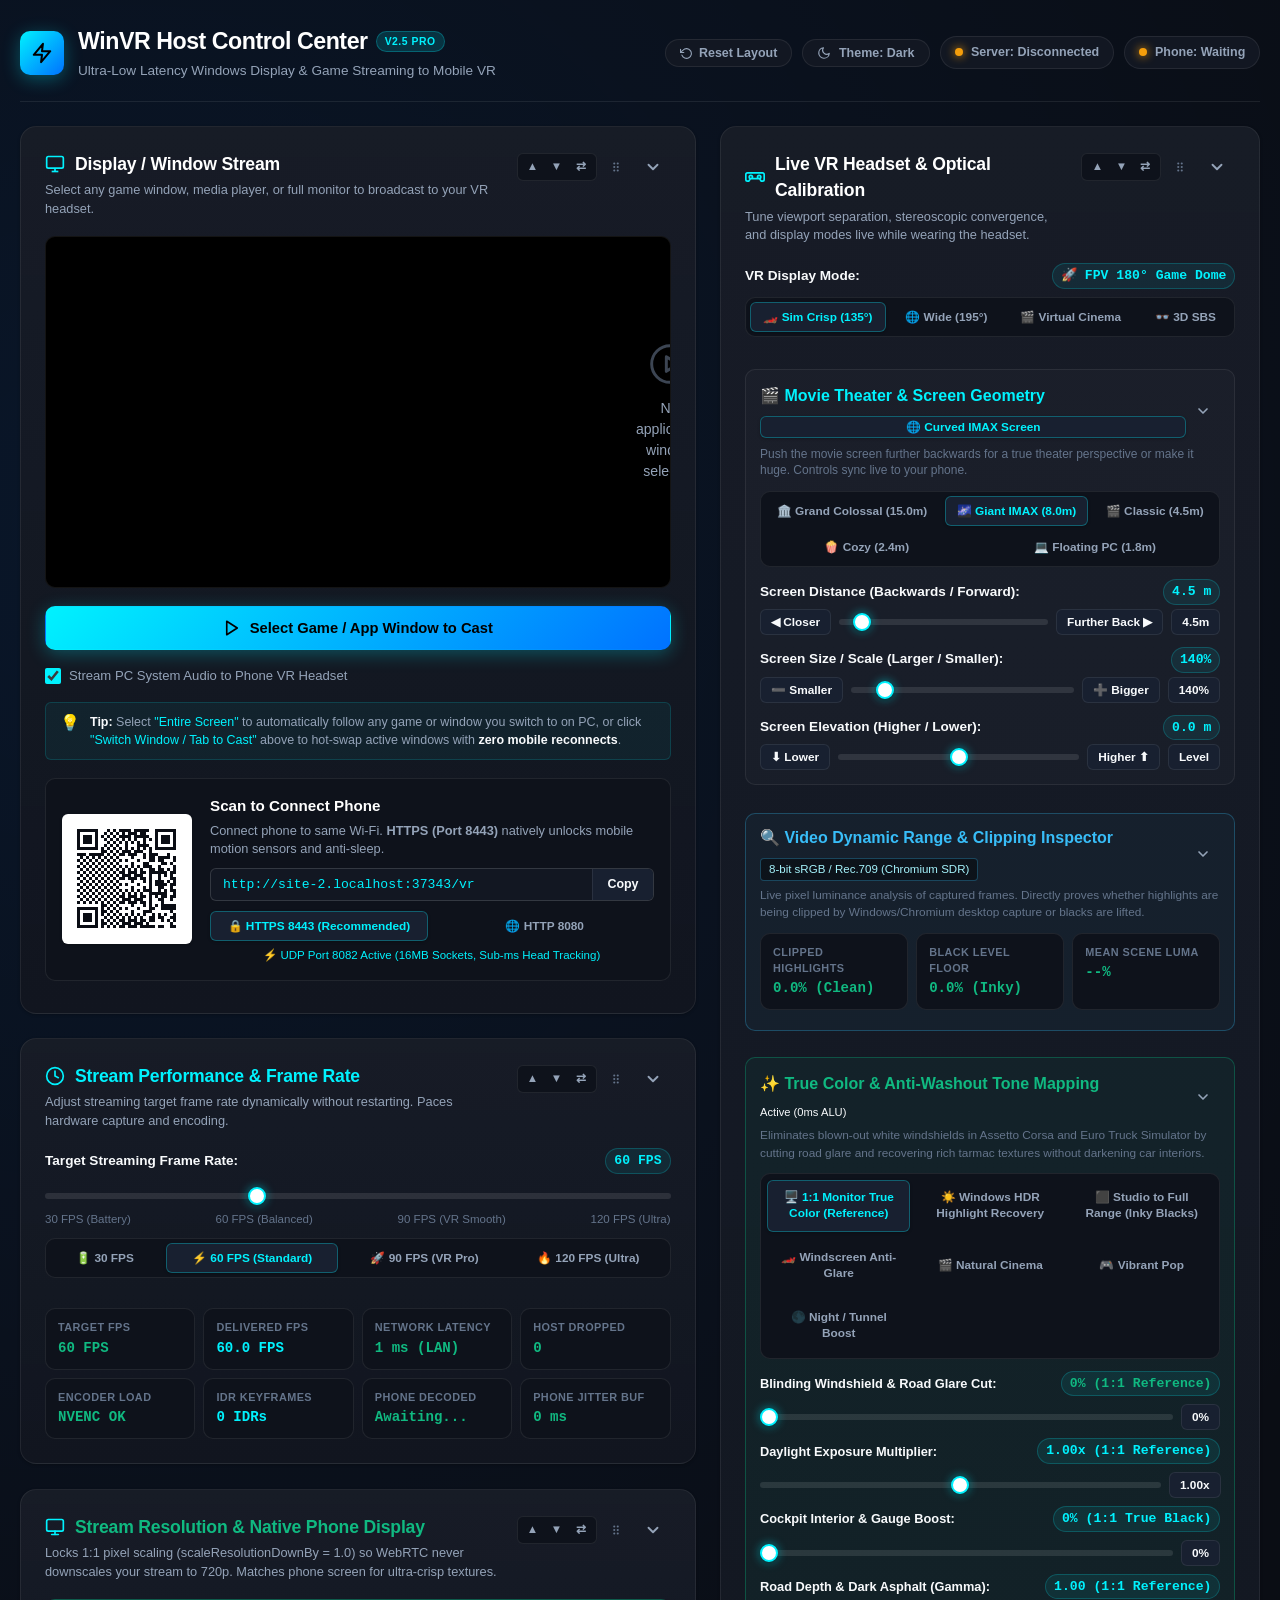
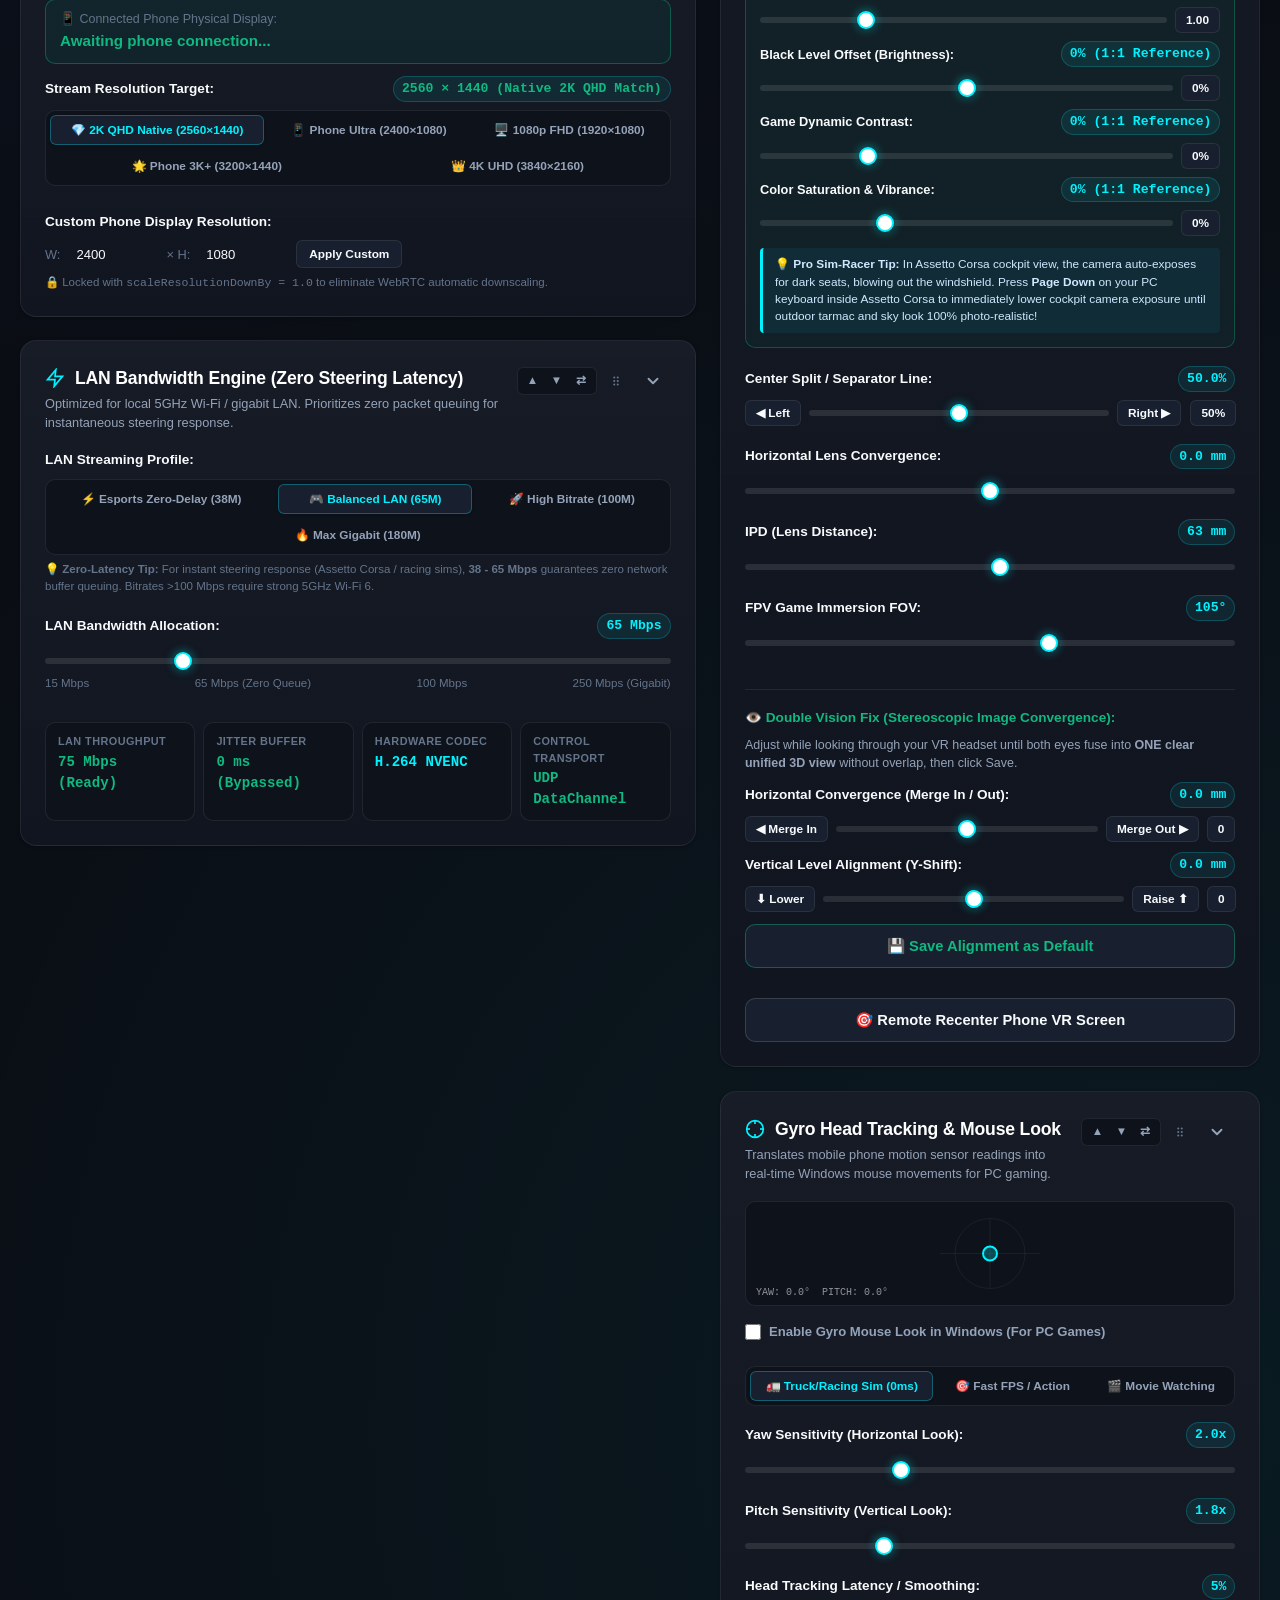
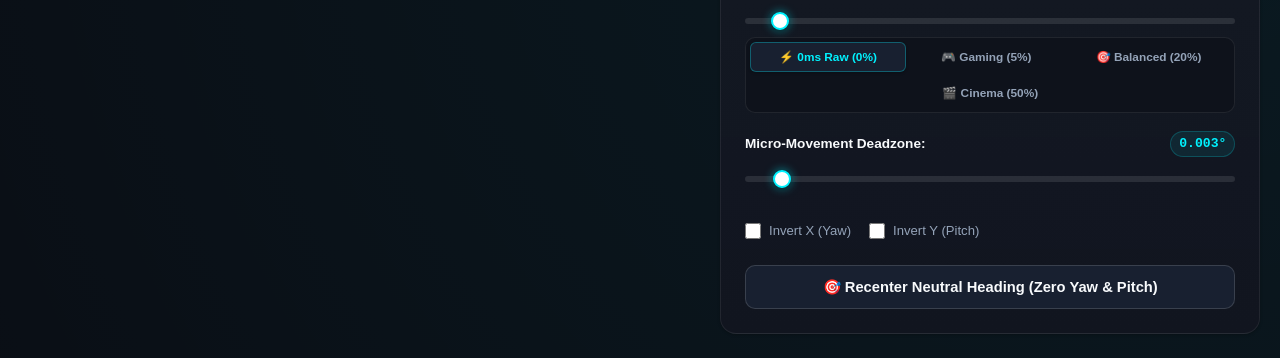
==== commit af3fdc15: "fix(ui): remove duplicate gyro ghost card, fix VR calibration layout, and add drag-and-drop section " ====
--- a/web/index.html
+++ b/web/index.html
@@ -26,6 +26,13 @@
             </div>
 
             <div class="header-badges">
+                <button id="btnResetLayout" class="badge layout-reset-btn" aria-label="Reset Dashboard Layout" title="Reset cards to default positions">
+                    <svg width="13" height="13" viewBox="0 0 24 24" fill="none" stroke="currentColor" stroke-width="2" stroke-linecap="round" stroke-linejoin="round">
+                        <polyline points="1 4 1 10 7 10"></polyline>
+                        <path d="M3.51 15a9 9 0 1 0 2.13-9.36L1 10"></path>
+                    </svg>
+                    <span>Reset Layout</span>
+                </button>
                 <button id="btnThemeToggle" class="badge theme-toggle-btn" aria-label="Toggle Light and Dark Mode" title="Toggle Light/Dark Theme">
                     <svg id="themeIconDark" class="theme-icon" width="14" height="14" viewBox="0 0 24 24" fill="none" stroke="currentColor" stroke-width="2" stroke-linecap="round" stroke-linejoin="round">
                         <path d="M21 12.79A9 9 0 1 1 11.21 3 7 7 0 0 0 21 12.79z"></path>
@@ -57,7 +64,7 @@
         <!-- Main Grid -->
         <main class="dashboard-grid">
             <!-- Left Column: Stream & Window Picker & Network Engines -->
-            <div class="col-stream">
+            <div class="col-stream" id="colStream">
                 <!-- Live Display / Window Stream Card -->
                 <section class="card" id="cardStream" aria-labelledby="headingStream">
                     <div class="card-header is-collapsible" data-target="cardStream">
@@ -72,11 +79,28 @@
                             </h2>
                             <p class="card-subtitle">Select any game window, media player, or full monitor to broadcast to your VR headset.</p>
                         </div>
-                        <button class="card-toggle-arrow" aria-label="Toggle section" title="Collapse / Expand">
-                            <svg class="chevron-icon" width="18" height="18" viewBox="0 0 24 24" fill="none" stroke="currentColor" stroke-width="2.5" stroke-linecap="round" stroke-linejoin="round">
-                                <polyline points="6 9 12 15 18 9"></polyline>
-                            </svg>
-                        </button>
+                        <div class="card-header-actions">
+                            <div class="card-reorder-btns" title="Rearrange section">
+                                <button class="card-action-btn btn-reorder-up" title="Move section up" aria-label="Move Up">▲</button>
+                                <button class="card-action-btn btn-reorder-down" title="Move section down" aria-label="Move Down">▼</button>
+                                <button class="card-action-btn btn-reorder-side" title="Move to other column (Left ⇄ Right)" aria-label="Move to other column">⇄</button>
+                            </div>
+                            <div class="card-drag-handle" title="Drag to reorder section" aria-label="Drag handle">
+                                <svg width="14" height="14" viewBox="0 0 24 24" fill="currentColor">
+                                    <circle cx="9" cy="6" r="1.8"></circle>
+                                    <circle cx="9" cy="12" r="1.8"></circle>
+                                    <circle cx="9" cy="18" r="1.8"></circle>
+                                    <circle cx="15" cy="6" r="1.8"></circle>
+                                    <circle cx="15" cy="12" r="1.8"></circle>
+                                    <circle cx="15" cy="18" r="1.8"></circle>
+                                </svg>
+                            </div>
+                            <button class="card-toggle-arrow" aria-label="Toggle section" title="Collapse / Expand">
+                                <svg class="chevron-icon" width="18" height="18" viewBox="0 0 24 24" fill="none" stroke="currentColor" stroke-width="2.5" stroke-linecap="round" stroke-linejoin="round">
+                                    <polyline points="6 9 12 15 18 9"></polyline>
+                                </svg>
+                            </button>
+                        </div>
                     </div>
 
                     <div class="card-body">
@@ -160,11 +184,28 @@
                             </h2>
                             <p class="card-subtitle">Adjust streaming target frame rate dynamically without restarting. Paces hardware capture and encoding.</p>
                         </div>
-                        <button class="card-toggle-arrow" aria-label="Toggle section" title="Collapse / Expand">
-                            <svg class="chevron-icon" width="18" height="18" viewBox="0 0 24 24" fill="none" stroke="currentColor" stroke-width="2.5" stroke-linecap="round" stroke-linejoin="round">
-                                <polyline points="6 9 12 15 18 9"></polyline>
-                            </svg>
-                        </button>
+                        <div class="card-header-actions">
+                            <div class="card-reorder-btns" title="Rearrange section">
+                                <button class="card-action-btn btn-reorder-up" title="Move section up" aria-label="Move Up">▲</button>
+                                <button class="card-action-btn btn-reorder-down" title="Move section down" aria-label="Move Down">▼</button>
+                                <button class="card-action-btn btn-reorder-side" title="Move to other column (Left ⇄ Right)" aria-label="Move to other column">⇄</button>
+                            </div>
+                            <div class="card-drag-handle" title="Drag to reorder section" aria-label="Drag handle">
+                                <svg width="14" height="14" viewBox="0 0 24 24" fill="currentColor">
+                                    <circle cx="9" cy="6" r="1.8"></circle>
+                                    <circle cx="9" cy="12" r="1.8"></circle>
+                                    <circle cx="9" cy="18" r="1.8"></circle>
+                                    <circle cx="15" cy="6" r="1.8"></circle>
+                                    <circle cx="15" cy="12" r="1.8"></circle>
+                                    <circle cx="15" cy="18" r="1.8"></circle>
+                                </svg>
+                            </div>
+                            <button class="card-toggle-arrow" aria-label="Toggle section" title="Collapse / Expand">
+                                <svg class="chevron-icon" width="18" height="18" viewBox="0 0 24 24" fill="none" stroke="currentColor" stroke-width="2.5" stroke-linecap="round" stroke-linejoin="round">
+                                    <polyline points="6 9 12 15 18 9"></polyline>
+                                </svg>
+                            </button>
+                        </div>
                     </div>
 
                     <div class="card-body">
@@ -243,11 +284,28 @@
                             </h2>
                             <p class="card-subtitle">Locks 1:1 pixel scaling (scaleResolutionDownBy = 1.0) so WebRTC never downscales your stream to 720p. Matches phone screen for ultra-crisp textures.</p>
                         </div>
-                        <button class="card-toggle-arrow" aria-label="Toggle section" title="Collapse / Expand">
-                            <svg class="chevron-icon" width="18" height="18" viewBox="0 0 24 24" fill="none" stroke="currentColor" stroke-width="2.5" stroke-linecap="round" stroke-linejoin="round">
-                                <polyline points="6 9 12 15 18 9"></polyline>
-                            </svg>
-                        </button>
+                        <div class="card-header-actions">
+                            <div class="card-reorder-btns" title="Rearrange section">
+                                <button class="card-action-btn btn-reorder-up" title="Move section up" aria-label="Move Up">▲</button>
+                                <button class="card-action-btn btn-reorder-down" title="Move section down" aria-label="Move Down">▼</button>
+                                <button class="card-action-btn btn-reorder-side" title="Move to other column (Left ⇄ Right)" aria-label="Move to other column">⇄</button>
+                            </div>
+                            <div class="card-drag-handle" title="Drag to reorder section" aria-label="Drag handle">
+                                <svg width="14" height="14" viewBox="0 0 24 24" fill="currentColor">
+                                    <circle cx="9" cy="6" r="1.8"></circle>
+                                    <circle cx="9" cy="12" r="1.8"></circle>
+                                    <circle cx="9" cy="18" r="1.8"></circle>
+                                    <circle cx="15" cy="6" r="1.8"></circle>
+                                    <circle cx="15" cy="12" r="1.8"></circle>
+                                    <circle cx="15" cy="18" r="1.8"></circle>
+                                </svg>
+                            </div>
+                            <button class="card-toggle-arrow" aria-label="Toggle section" title="Collapse / Expand">
+                                <svg class="chevron-icon" width="18" height="18" viewBox="0 0 24 24" fill="none" stroke="currentColor" stroke-width="2.5" stroke-linecap="round" stroke-linejoin="round">
+                                    <polyline points="6 9 12 15 18 9"></polyline>
+                                </svg>
+                            </button>
+                        </div>
                     </div>
 
                     <div class="card-body">
@@ -306,11 +364,28 @@
                             </h2>
                             <p class="card-subtitle">Optimized for local 5GHz Wi-Fi / gigabit LAN. Prioritizes zero packet queuing for instantaneous steering response.</p>
                         </div>
-                        <button class="card-toggle-arrow" aria-label="Toggle section" title="Collapse / Expand">
-                            <svg class="chevron-icon" width="18" height="18" viewBox="0 0 24 24" fill="none" stroke="currentColor" stroke-width="2.5" stroke-linecap="round" stroke-linejoin="round">
-                                <polyline points="6 9 12 15 18 9"></polyline>
-                            </svg>
-                        </button>
+                        <div class="card-header-actions">
+                            <div class="card-reorder-btns" title="Rearrange section">
+                                <button class="card-action-btn btn-reorder-up" title="Move section up" aria-label="Move Up">▲</button>
+                                <button class="card-action-btn btn-reorder-down" title="Move section down" aria-label="Move Down">▼</button>
+                                <button class="card-action-btn btn-reorder-side" title="Move to other column (Left ⇄ Right)" aria-label="Move to other column">⇄</button>
+                            </div>
+                            <div class="card-drag-handle" title="Drag to reorder section" aria-label="Drag handle">
+                                <svg width="14" height="14" viewBox="0 0 24 24" fill="currentColor">
+                                    <circle cx="9" cy="6" r="1.8"></circle>
+                                    <circle cx="9" cy="12" r="1.8"></circle>
+                                    <circle cx="9" cy="18" r="1.8"></circle>
+                                    <circle cx="15" cy="6" r="1.8"></circle>
+                                    <circle cx="15" cy="12" r="1.8"></circle>
+                                    <circle cx="15" cy="18" r="1.8"></circle>
+                                </svg>
+                            </div>
+                            <button class="card-toggle-arrow" aria-label="Toggle section" title="Collapse / Expand">
+                                <svg class="chevron-icon" width="18" height="18" viewBox="0 0 24 24" fill="none" stroke="currentColor" stroke-width="2.5" stroke-linecap="round" stroke-linejoin="round">
+                                    <polyline points="6 9 12 15 18 9"></polyline>
+                                </svg>
+                            </button>
+                        </div>
                     </div>
 
                     <div class="card-body">
@@ -369,7 +444,7 @@
             </div>
 
             <!-- Right Column: Live VR Calibration & Head Tracking Controls -->
-            <div class="col-controls">
+            <div class="col-controls" id="colControls">
                 <!-- Live VR Display & Lens Calibration Card -->
                 <section class="card" id="cardVrCalibration" aria-labelledby="headingVrCalib">
                     <div class="card-header is-collapsible" data-target="cardVrCalibration">
@@ -382,11 +457,28 @@
                             </h2>
                             <p class="card-subtitle">Tune viewport separation, stereoscopic convergence, and display modes live while wearing the headset.</p>
                         </div>
-                        <button class="card-toggle-arrow" aria-label="Toggle section" title="Collapse / Expand">
-                            <svg class="chevron-icon" width="18" height="18" viewBox="0 0 24 24" fill="none" stroke="currentColor" stroke-width="2.5" stroke-linecap="round" stroke-linejoin="round">
-                                <polyline points="6 9 12 15 18 9"></polyline>
-                            </svg>
-                        </button>
+                        <div class="card-header-actions">
+                            <div class="card-reorder-btns" title="Rearrange section">
+                                <button class="card-action-btn btn-reorder-up" title="Move section up" aria-label="Move Up">▲</button>
+                                <button class="card-action-btn btn-reorder-down" title="Move section down" aria-label="Move Down">▼</button>
+                                <button class="card-action-btn btn-reorder-side" title="Move to other column (Left ⇄ Right)" aria-label="Move to other column">⇄</button>
+                            </div>
+                            <div class="card-drag-handle" title="Drag to reorder section" aria-label="Drag handle">
+                                <svg width="14" height="14" viewBox="0 0 24 24" fill="currentColor">
+                                    <circle cx="9" cy="6" r="1.8"></circle>
+                                    <circle cx="9" cy="12" r="1.8"></circle>
+                                    <circle cx="9" cy="18" r="1.8"></circle>
+                                    <circle cx="15" cy="6" r="1.8"></circle>
+                                    <circle cx="15" cy="12" r="1.8"></circle>
+                                    <circle cx="15" cy="18" r="1.8"></circle>
+                                </svg>
+                            </div>
+                            <button class="card-toggle-arrow" aria-label="Toggle section" title="Collapse / Expand">
+                                <svg class="chevron-icon" width="18" height="18" viewBox="0 0 24 24" fill="none" stroke="currentColor" stroke-width="2.5" stroke-linecap="round" stroke-linejoin="round">
+                                    <polyline points="6 9 12 15 18 9"></polyline>
+                                </svg>
+                            </button>
+                        </div>
                     </div>
 
                     <div class="card-body">
@@ -722,201 +814,28 @@
                             </h2>
                             <p class="card-subtitle">Translates mobile phone motion sensor readings into real-time Windows mouse movements for PC gaming.</p>
                         </div>
-                        <button class="card-toggle-arrow" aria-label="Toggle section" title="Collapse / Expand">
-                            <svg class="chevron-icon" width="18" height="18" viewBox="0 0 24 24" fill="none" stroke="currentColor" stroke-width="2.5" stroke-linecap="round" stroke-linejoin="round">
-                                <polyline points="6 9 12 15 18 9"></polyline>
-                            </svg>
-                        </button>
-                    </div>
-
-                    <div class="card-body">
-                        <!-- Compass Visualizer -->
-                        <div class="visualizer-container">
-
-                        <!-- 1. Windshield Glare / Highlight Roll-off (Anti-Washout) -->
-                        <div class="setting-header">
-                            <span class="setting-name" style="font-size: 0.8rem;">Blinding Windshield & Road Glare Cut:</span>
-                            <span class="setting-val" id="valHighlightCut" style="color: var(--accent-green);">0% (1:1 Reference)</span>
-                        </div>
-                        <div style="display: flex; gap: 8px; align-items: center; margin-top: 2px; margin-bottom: 8px;">
-                            <input type="range" id="rangeHighlightCut" min="0.00" max="0.75" step="0.05" value="0.00" style="flex: 1;" aria-label="Windshield Glare Cut">
-                            <button class="btn-micro" id="btnHighlightCutDefault" title="Reset Glare Cut to 0%">0%</button>
-                        </div>
-
-                        <!-- 2. Daylight Exposure Multiplier -->
-                        <div class="setting-header">
-                            <span class="setting-name" style="font-size: 0.8rem;">Daylight Exposure Multiplier:</span>
-                            <span class="setting-val" id="valExposure">1.00x (1:1 Reference)</span>
-                        </div>
-                        <div style="display: flex; gap: 8px; align-items: center; margin-top: 2px; margin-bottom: 8px;">
-                            <input type="range" id="rangeExposure" min="0.40" max="1.60" step="0.05" value="1.00" style="flex: 1;" aria-label="Daylight Exposure">
-                            <button class="btn-micro" id="btnExposureDefault" title="Reset Exposure to 1.00x">1.00x</button>
-                        </div>
-
-                        <!-- 3. Cockpit Shadow Boost -->
-                        <div class="setting-header">
-                            <span class="setting-name" style="font-size: 0.8rem;">Cockpit Interior & Gauge Boost:</span>
-                            <span class="setting-val" id="valShadowBoost">0% (1:1 True Black)</span>
-                        </div>
-                        <div style="display: flex; gap: 8px; align-items: center; margin-top: 2px; margin-bottom: 8px;">
-                            <input type="range" id="rangeShadowBoost" min="0.00" max="0.40" step="0.02" value="0.00" style="flex: 1;" aria-label="Cockpit Shadow Boost">
-                            <button class="btn-micro" id="btnShadowBoostDefault" title="Reset Shadow Boost to 0%">0%</button>
-                        </div>
-
-                        <!-- 4. Gamma (Road Depth & Dark Asphalt) -->
-                        <div class="setting-header">
-                            <span class="setting-name" style="font-size: 0.8rem;">Road Depth & Dark Asphalt (Gamma):</span>
-                            <span class="setting-val" id="valGamma">1.00 (1:1 Reference)</span>
-                        </div>
-                        <div style="display: flex; gap: 8px; align-items: center; margin-top: 2px; margin-bottom: 8px;">
-                            <input type="range" id="rangeGamma" min="0.60" max="2.20" step="0.05" value="1.00" style="flex: 1;" aria-label="Road Depth Gamma">
-                            <button class="btn-micro" id="btnGammaDefault" title="Reset Gamma to 1.00">1.00</button>
-                        </div>
-
-                        <!-- 5. Black Level / Brightness -->
-                        <div class="setting-header">
-                            <span class="setting-name" style="font-size: 0.8rem;">Black Level Offset (Brightness):</span>
-                            <span class="setting-val" id="valBrightness">0% (1:1 Reference)</span>
-                        </div>
-                        <div style="display: flex; gap: 8px; align-items: center; margin-top: 2px; margin-bottom: 8px;">
-                            <input type="range" id="rangeBrightness" min="-0.20" max="0.20" step="0.01" value="0.00" style="flex: 1;" aria-label="Black Level Brightness">
-                            <button class="btn-micro" id="btnBrightnessDefault" title="Reset Brightness to 0%">0%</button>
-                        </div>
-
-                        <!-- 6. Dynamic Contrast -->
-                        <div class="setting-header">
-                            <span class="setting-name" style="font-size: 0.8rem;">Game Dynamic Contrast:</span>
-                            <span class="setting-val" id="valContrast">0% (1:1 Reference)</span>
-                        </div>
-                        <div style="display: flex; gap: 8px; align-items: center; margin-top: 2px; margin-bottom: 8px;">
-                            <input type="range" id="rangeContrast" min="0.80" max="1.60" step="0.02" value="1.00" style="flex: 1;" aria-label="Game Dynamic Contrast">
-                            <button class="btn-micro" id="btnContrastDefault" title="Reset Contrast to 0%">0%</button>
-                        </div>
-
-                        <!-- 7. Color Saturation & Vibrance -->
-                        <div class="setting-header">
-                            <span class="setting-name" style="font-size: 0.8rem;">Color Saturation & Vibrance:</span>
-                            <span class="setting-val" id="valSaturation">0% (1:1 Reference)</span>
-                        </div>
-                        <div style="display: flex; gap: 8px; align-items: center; margin-top: 2px;">
-                            <input type="range" id="rangeSaturation" min="0.50" max="2.20" step="0.05" value="1.00" style="flex: 1;" aria-label="Color Saturation">
-                            <button class="btn-micro" id="btnSaturationDefault" title="Reset Saturation to 0%">0%</button>
-                        </div>
-
-                        <!-- Assetto Corsa & ETS2 Hotkey Tip -->
-                        <div style="background: rgba(0, 180, 255, 0.08); border-left: 3px solid var(--accent-cyan); padding: 8px 12px; border-radius: 4px; margin-top: 12px; font-size: 0.74rem; color: #d0e8ff; line-height: 1.45;">
-                            <strong>💡 Pro Sim-Racer Tip:</strong> In Assetto Corsa cockpit view, the camera auto-exposes for dark seats, blowing out the windshield. Press <strong>Page Down</strong> on your PC keyboard inside Assetto Corsa to immediately lower cockpit camera exposure until outdoor tarmac and sky look 100% photo-realistic!
-                        </div>
-                    </div>
-
-                    <!-- Center Separator Live Slider -->
-                    <div class="setting-item">
-                        <div class="setting-header">
-                            <span class="setting-name">Center Split / Separator Line:</span>
-                            <span class="setting-val" id="valCenterSplit">50.0%</span>
-                        </div>
-                        <div style="display: flex; gap: 8px; align-items: center;">
-                            <button class="btn-micro" id="btnNudgeLeft" title="Nudge 0.2% Left">◀ Left</button>
-                            <input type="range" id="rangeCenterSplit" min="40.0" max="60.0" step="0.1" value="50.0" style="flex: 1;" aria-label="Center Split">
-                            <button class="btn-micro" id="btnNudgeRight" title="Nudge 0.2% Right">Right ▶</button>
-                            <button class="btn-micro" id="btnResetSplit" title="Reset to 50.0%">50%</button>
-                        </div>
-                    </div>
-
-                    <!-- Lens Optical Offset / Convergence Slider -->
-                    <div class="setting-item">
-                        <div class="setting-header">
-                            <span class="setting-name">Horizontal Lens Convergence:</span>
-                            <span class="setting-val" id="valLensOffset">0.0 mm</span>
-                        </div>
-                        <input type="range" id="rangeLensOffset" min="-15" max="15" step="0.5" value="0.0" aria-label="Lens Offset">
-                    </div>
-
-                    <!-- IPD Slider -->
-                    <div class="setting-item">
-                        <div class="setting-header">
-                            <span class="setting-name">IPD (Lens Distance):</span>
-                            <span class="setting-val" id="valHostIpd">63 mm</span>
-                        </div>
-                        <input type="range" id="rangeHostIpd" min="50" max="75" step="1" value="63" aria-label="Interpupillary Distance">
-                    </div>
-
-                    <!-- FPV FOV Slider -->
-                    <div class="setting-item" id="itemFpvFov">
-                        <div class="setting-header">
-                            <span class="setting-name">FPV Game Immersion FOV:</span>
-                            <span class="setting-val" id="valFpvFov">105°</span>
-                        </div>
-                        <input type="range" id="rangeFpvFov" min="80" max="120" step="1" value="105" aria-label="Field of View">
-                    </div>
-
-                    <!-- Double Vision Fix: Stereoscopic Image Alignment -->
-                    <hr class="divider">
-                    <div class="setting-item">
-                        <div class="setting-header">
-                            <span class="setting-name" style="color: var(--accent-green);">👁️ Double Vision Fix (Stereoscopic Image Convergence):</span>
-                        </div>
-                        <div style="font-size: 0.78rem; color: var(--text-secondary); margin-bottom: 10px; line-height: 1.45;">
-                            Adjust while looking through your VR headset until both eyes fuse into <strong>ONE clear unified 3D view</strong> without overlap, then click Save.
-                        </div>
-
-                        <!-- Horizontal Image Convergence -->
-                        <div class="setting-header">
-                            <span class="setting-name">Horizontal Convergence (Merge In / Out):</span>
-                            <span class="setting-val" id="valShiftX">0.0 mm</span>
-                        </div>
-                        <div style="display: flex; gap: 8px; align-items: center; margin-top: 4px;">
-                            <button class="btn-micro" id="btnShiftXIn" title="Merge Inward">◀ Merge In</button>
-                            <input type="range" id="rangeShiftX" min="-30.0" max="30.0" step="0.5" value="0.0" style="flex: 1;" aria-label="Horizontal Convergence">
-                            <button class="btn-micro" id="btnShiftXOut" title="Merge Outward">Merge Out ▶</button>
-                            <button class="btn-micro" id="btnShiftXReset" title="Reset to 0.0">0</button>
-                        </div>
-
-                        <!-- Vertical Alignment (Y-Shift) -->
-                        <div class="setting-header" style="margin-top: 10px;">
-                            <span class="setting-name">Vertical Level Alignment (Y-Shift):</span>
-                            <span class="setting-val" id="valShiftY">0.0 mm</span>
-                        </div>
-                        <div style="display: flex; gap: 8px; align-items: center; margin-top: 4px;">
-                            <button class="btn-micro" id="btnShiftYDown" title="Shift Down">⬇ Lower</button>
-                            <input type="range" id="rangeShiftY" min="-15.0" max="15.0" step="0.5" value="0.0" style="flex: 1;" aria-label="Vertical Alignment">
-                            <button class="btn-micro" id="btnShiftYUp" title="Shift Up">Raise ⬆</button>
-                            <button class="btn-micro" id="btnShiftYReset" title="Reset to 0.0">0</button>
-                        </div>
-
-                        <button id="btnSaveCalibration" class="btn btn-secondary" style="width: 100%; margin-top: 12px; border-color: rgba(16, 185, 129, 0.4); color: var(--accent-green);">
-                            💾 Save Alignment as Default
-                        </button>
-                    </div>
-
-                    <!-- Remote Recenter -->
-                    <button id="btnRemoteRecenter" class="btn btn-secondary" style="margin-top: 12px; width: 100%;">
-                        🎯 Remote Recenter Phone VR Screen
-                    </button>
-                    </div>
-                </section>
-
-                <!-- Gyroscope & Mouse Look Control Card -->
-                <section class="card" id="cardGyro" aria-labelledby="headingGyro">
-                    <div class="card-header is-collapsible" data-target="cardGyro">
-                        <div>
-                            <h2 class="card-title" id="headingGyro">
-                                <svg width="20" height="20" viewBox="0 0 24 24" fill="none" stroke="currentColor" stroke-width="2">
-                                    <circle cx="12" cy="12" r="10"></circle>
-                                    <line x1="22" y1="12" x2="18" y2="12"></line>
-                                    <line x1="6" y1="12" x2="2" y2="12"></line>
-                                    <line x1="12" y1="6" x2="12" y2="2"></line>
-                                    <line x1="12" y1="22" x2="12" y2="18"></line>
-                                </svg>
-                                Gyro Head Tracking & Mouse Look
-                            </h2>
-                            <p class="card-subtitle">Translates mobile phone motion sensor readings into real-time Windows mouse movements for PC gaming.</p>
-                        </div>
-                        <button class="card-toggle-arrow" aria-label="Toggle section" title="Collapse / Expand">
-                            <svg class="chevron-icon" width="18" height="18" viewBox="0 0 24 24" fill="none" stroke="currentColor" stroke-width="2.5" stroke-linecap="round" stroke-linejoin="round">
-                                <polyline points="6 9 12 15 18 9"></polyline>
-                            </svg>
-                        </button>
+                        <div class="card-header-actions">
+                            <div class="card-reorder-btns" title="Rearrange section">
+                                <button class="card-action-btn btn-reorder-up" title="Move section up" aria-label="Move Up">▲</button>
+                                <button class="card-action-btn btn-reorder-down" title="Move section down" aria-label="Move Down">▼</button>
+                                <button class="card-action-btn btn-reorder-side" title="Move to other column (Left ⇄ Right)" aria-label="Move to other column">⇄</button>
+                            </div>
+                            <div class="card-drag-handle" title="Drag to reorder section" aria-label="Drag handle">
+                                <svg width="14" height="14" viewBox="0 0 24 24" fill="currentColor">
+                                    <circle cx="9" cy="6" r="1.8"></circle>
+                                    <circle cx="9" cy="12" r="1.8"></circle>
+                                    <circle cx="9" cy="18" r="1.8"></circle>
+                                    <circle cx="15" cy="6" r="1.8"></circle>
+                                    <circle cx="15" cy="12" r="1.8"></circle>
+                                    <circle cx="15" cy="18" r="1.8"></circle>
+                                </svg>
+                            </div>
+                            <button class="card-toggle-arrow" aria-label="Toggle section" title="Collapse / Expand">
+                                <svg class="chevron-icon" width="18" height="18" viewBox="0 0 24 24" fill="none" stroke="currentColor" stroke-width="2.5" stroke-linecap="round" stroke-linejoin="round">
+                                    <polyline points="6 9 12 15 18 9"></polyline>
+                                </svg>
+                            </button>
+                        </div>
                     </div>
 
                     <div class="card-body">
--- a/web/app.css
+++ b/web/app.css
@@ -856,6 +856,108 @@
     transform: rotate(15deg);
 }
 
+/* Card Header Action Controls (Reorder & Collapse) */
+.card-header-actions {
+    display: inline-flex;
+    align-items: center;
+    gap: 6px;
+    flex-shrink: 0;
+}
+
+.card-reorder-btns {
+    display: inline-flex;
+    align-items: center;
+    gap: 2px;
+    background: var(--bg-input);
+    padding: 2px 4px;
+    border-radius: var(--radius-sm);
+    border: 1px solid var(--border-subtle);
+}
+
+.card-action-btn {
+    background: transparent;
+    border: none;
+    color: var(--text-secondary);
+    font-size: 0.72rem;
+    font-weight: 700;
+    width: 22px;
+    height: 22px;
+    display: inline-flex;
+    align-items: center;
+    justify-content: center;
+    border-radius: 3px;
+    cursor: pointer;
+    transition: all var(--transition-fast);
+    padding: 0;
+    line-height: 1;
+}
+
+.card-action-btn:hover {
+    background: rgba(255, 255, 255, 0.12);
+    color: var(--accent-cyan);
+}
+
+[data-theme="light"] .card-action-btn:hover {
+    background: rgba(0, 0, 0, 0.08);
+    color: var(--accent-cyan);
+}
+
+.card-drag-handle {
+    cursor: grab;
+    padding: 4px 6px;
+    color: var(--text-muted);
+    border-radius: var(--radius-sm);
+    display: inline-flex;
+    align-items: center;
+    justify-content: center;
+    transition: color var(--transition-fast), background var(--transition-fast);
+    user-select: none;
+}
+
+.card-drag-handle:hover {
+    color: var(--accent-cyan);
+    background: rgba(255, 255, 255, 0.06);
+}
+
+[data-theme="light"] .card-drag-handle:hover {
+    background: rgba(0, 0, 0, 0.06);
+}
+
+.card-drag-handle:active {
+    cursor: grabbing;
+}
+
+/* Drag & Drop Feedback */
+.card.is-dragging {
+    opacity: 0.4;
+    transform: scale(0.99);
+    border-style: dashed;
+    border-color: var(--accent-cyan);
+}
+
+.card.drag-over {
+    border-color: var(--accent-cyan);
+    box-shadow: 0 0 16px rgba(0, 242, 254, 0.35);
+}
+
+.layout-reset-btn {
+    cursor: pointer;
+    background: var(--bg-surface);
+    border: 1px solid var(--border-subtle);
+    color: var(--text-secondary);
+    transition: all var(--transition-fast);
+    font-family: inherit;
+    display: inline-flex;
+    align-items: center;
+    gap: 6px;
+}
+
+.layout-reset-btn:hover {
+    border-color: var(--accent-coral);
+    color: var(--accent-coral);
+    transform: translateY(-1px);
+}
+
 /* Checkbox Toggle Row */
 .checkbox-row {
     display: flex;
